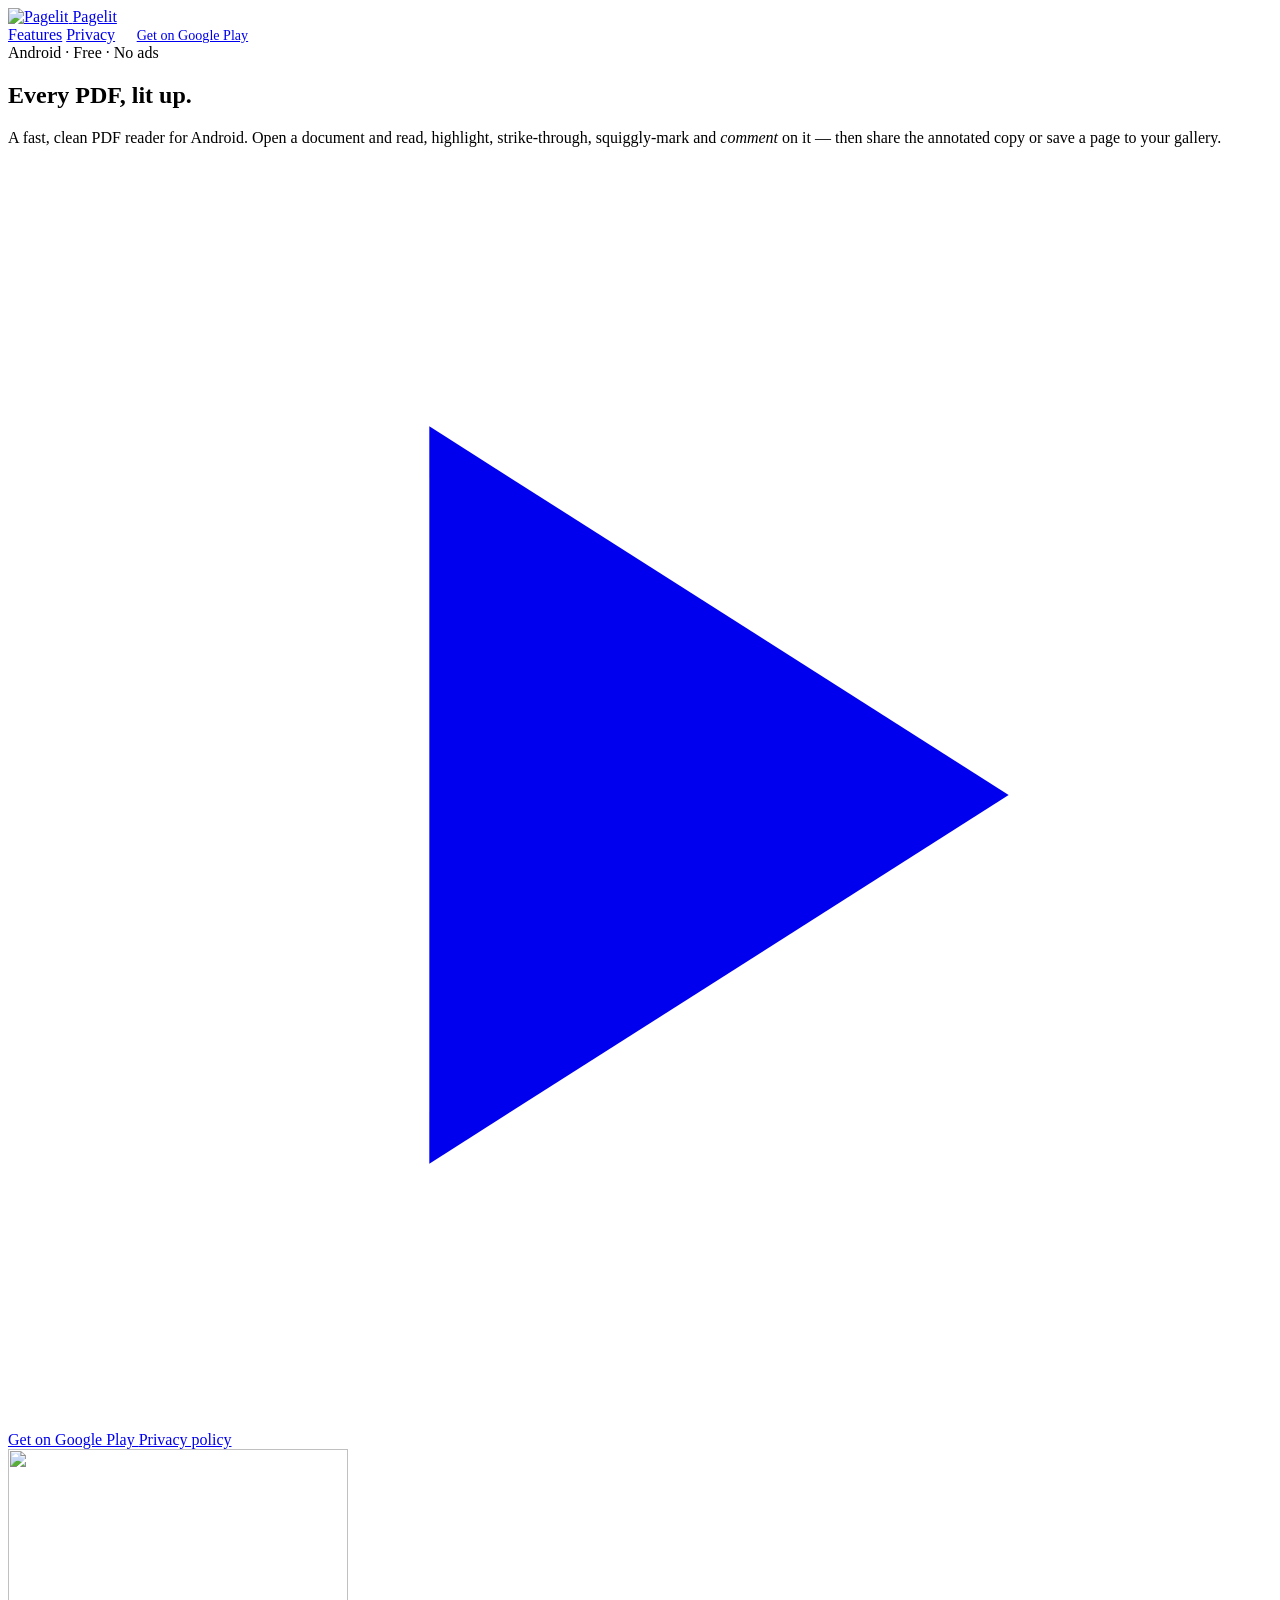
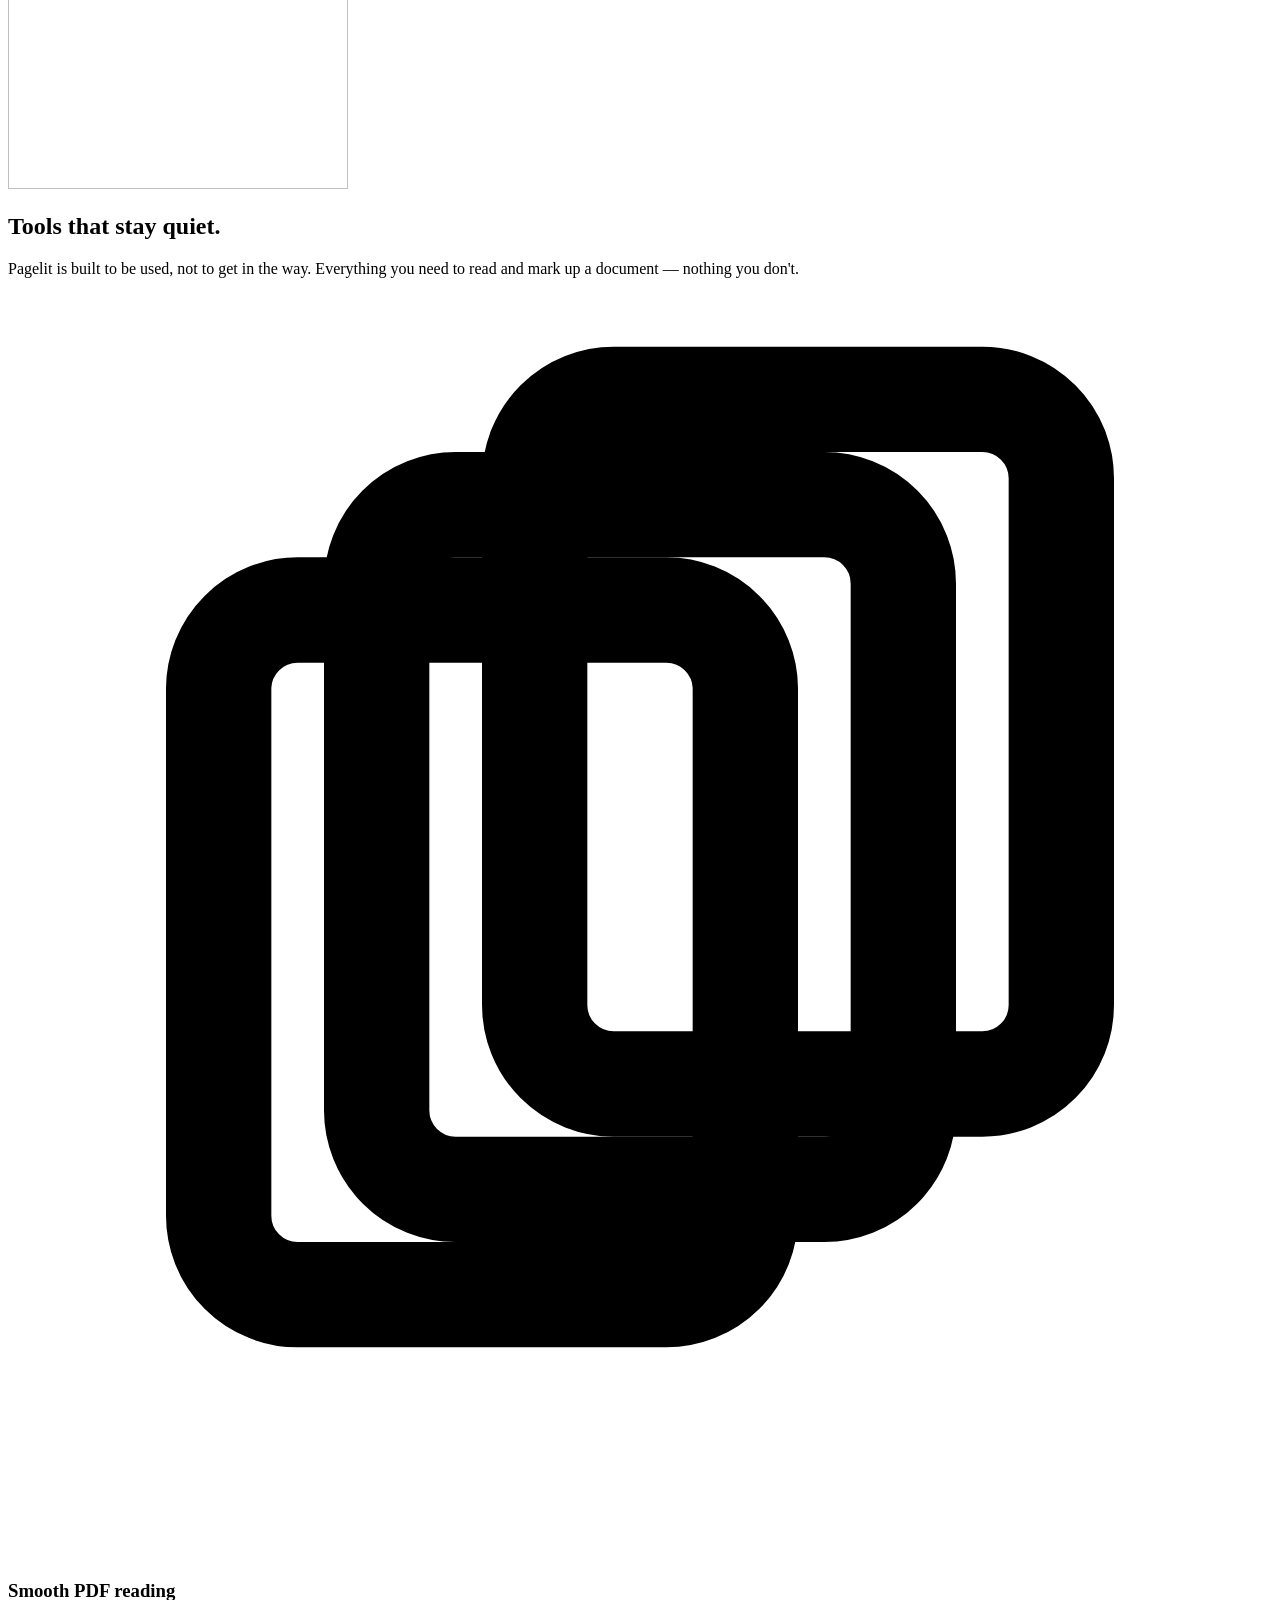
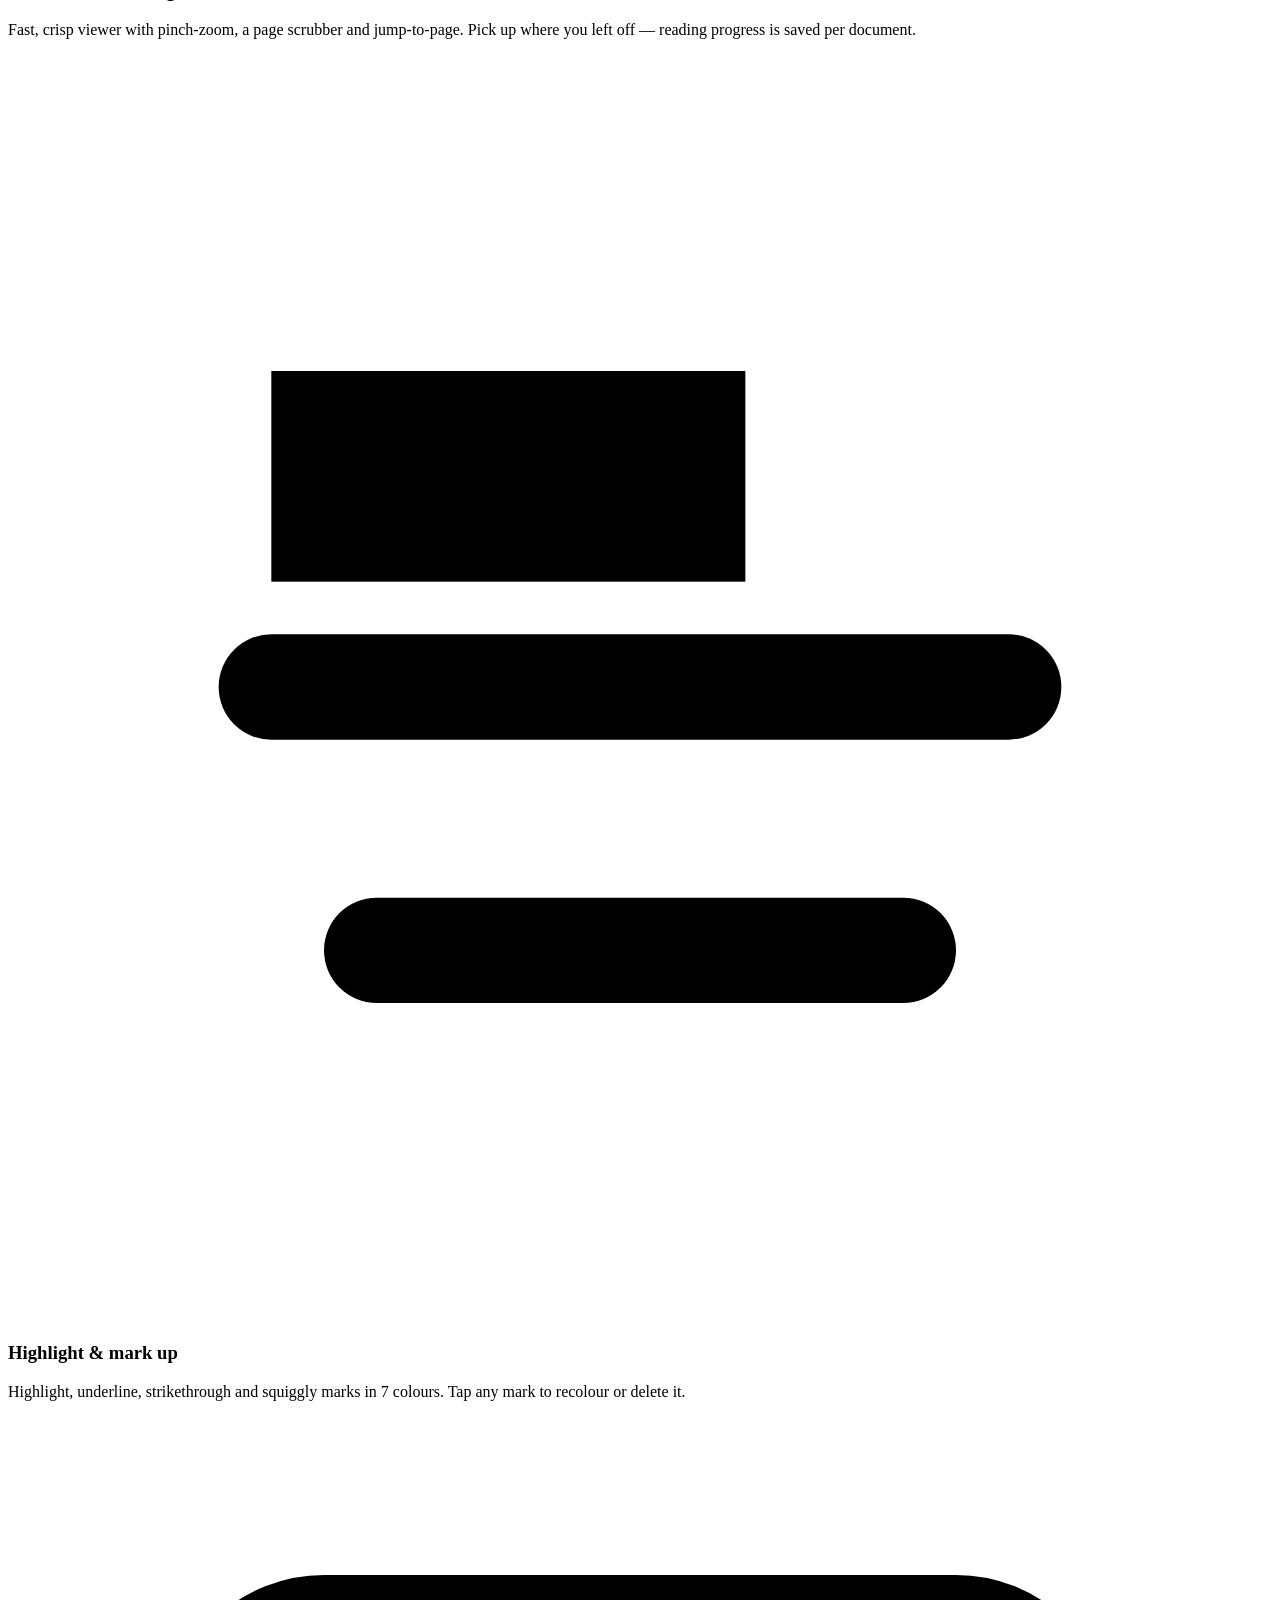
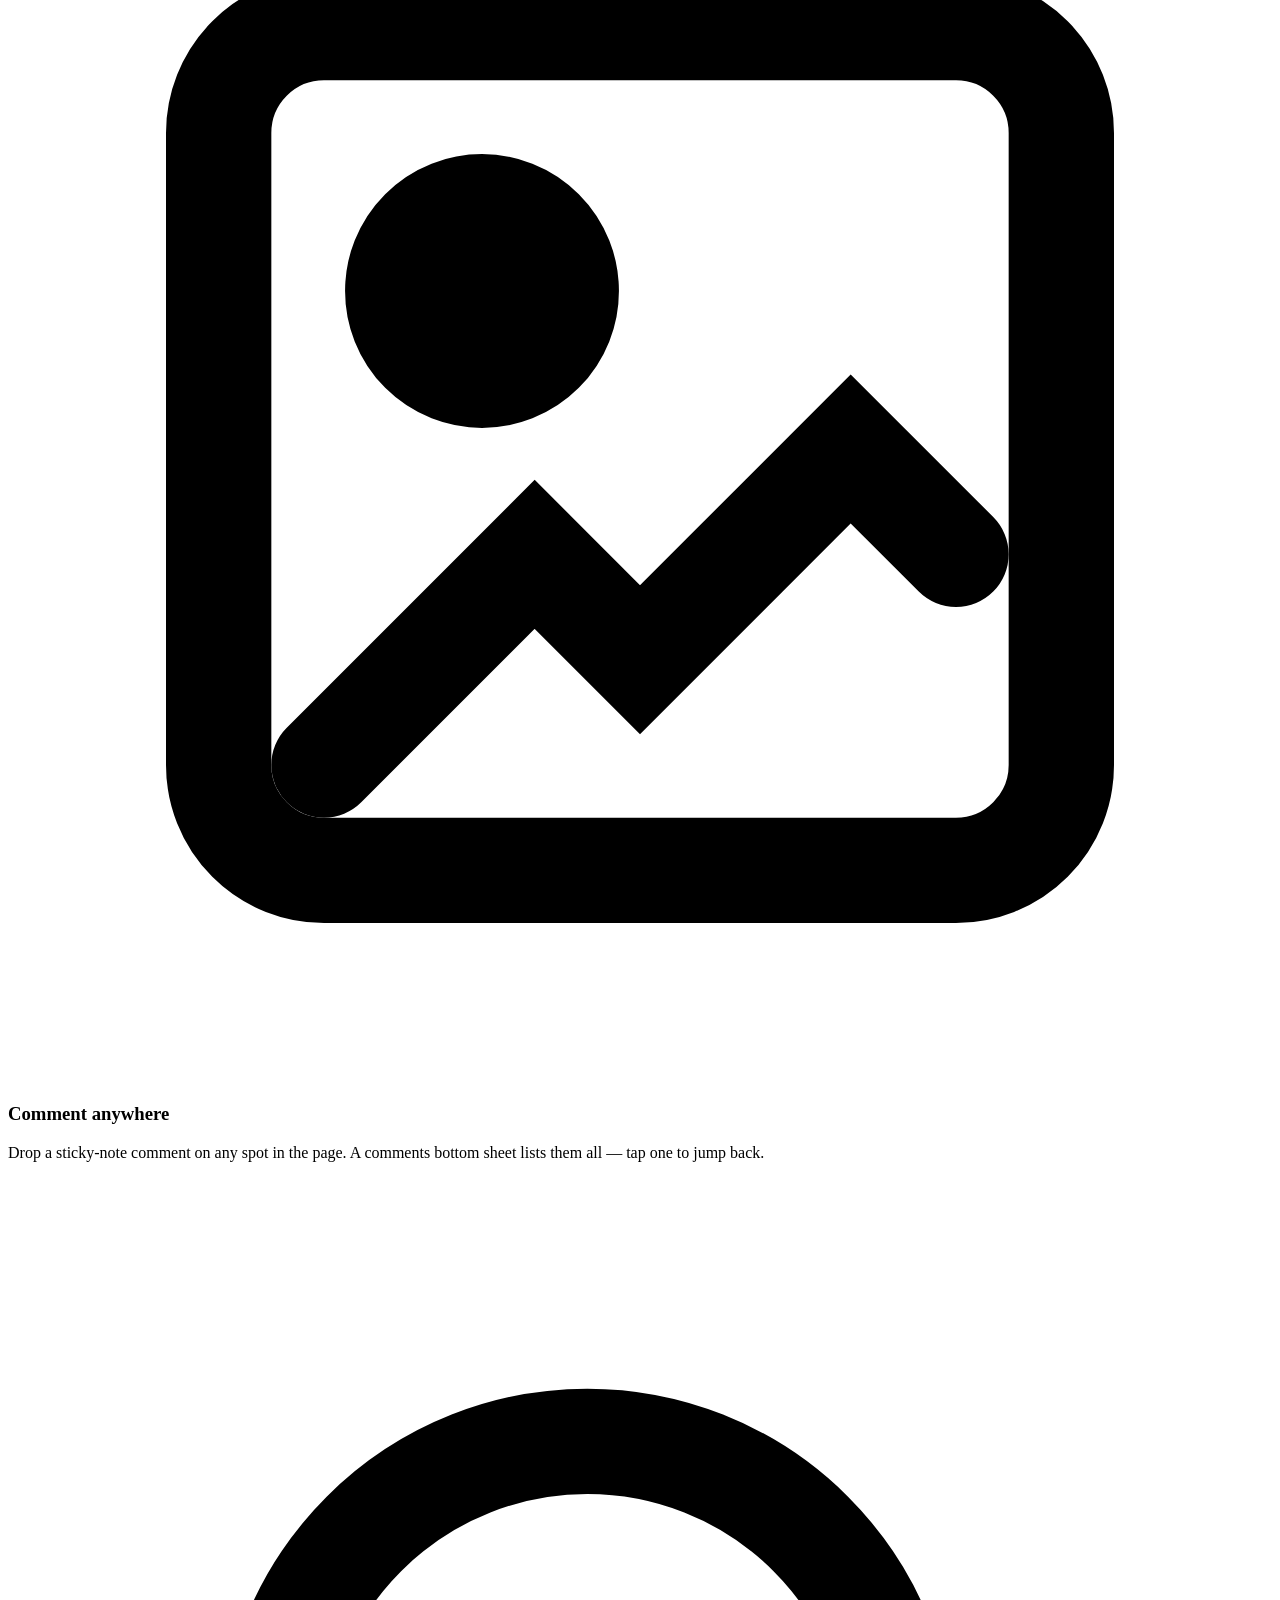
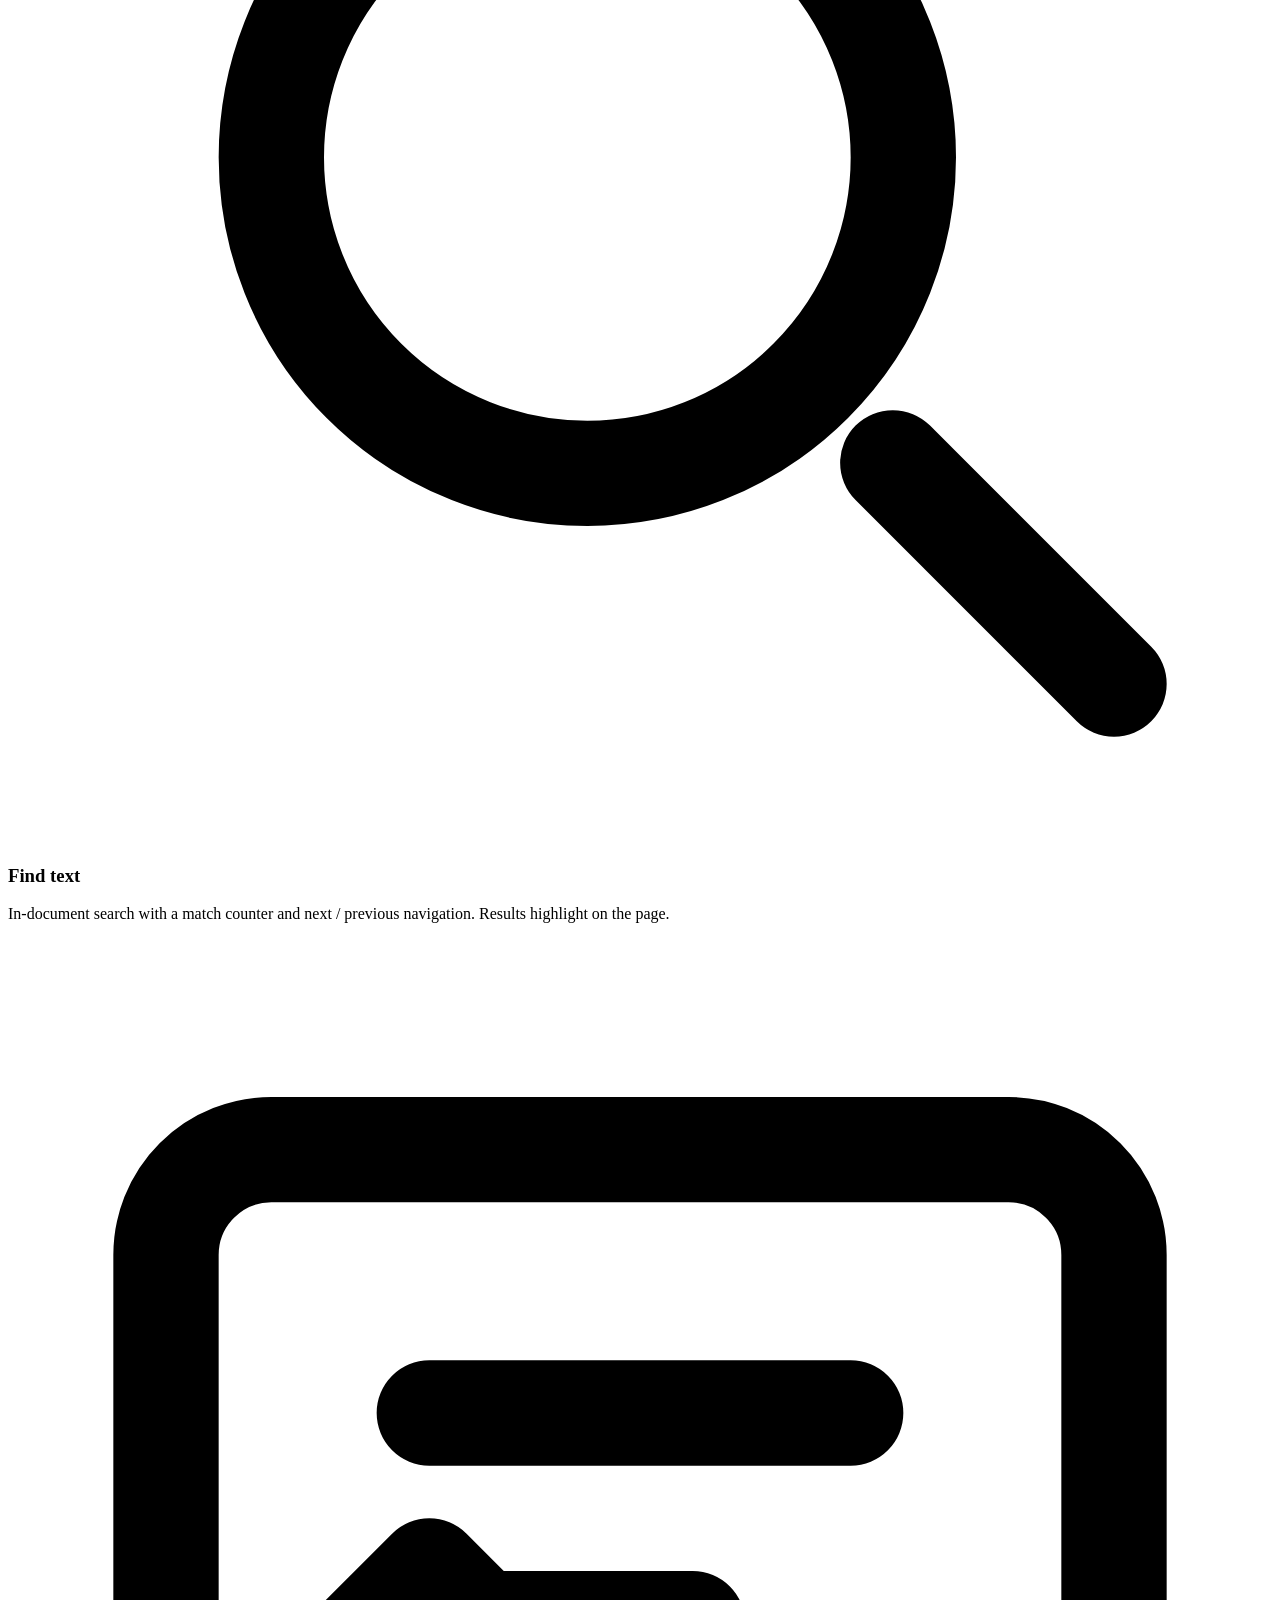
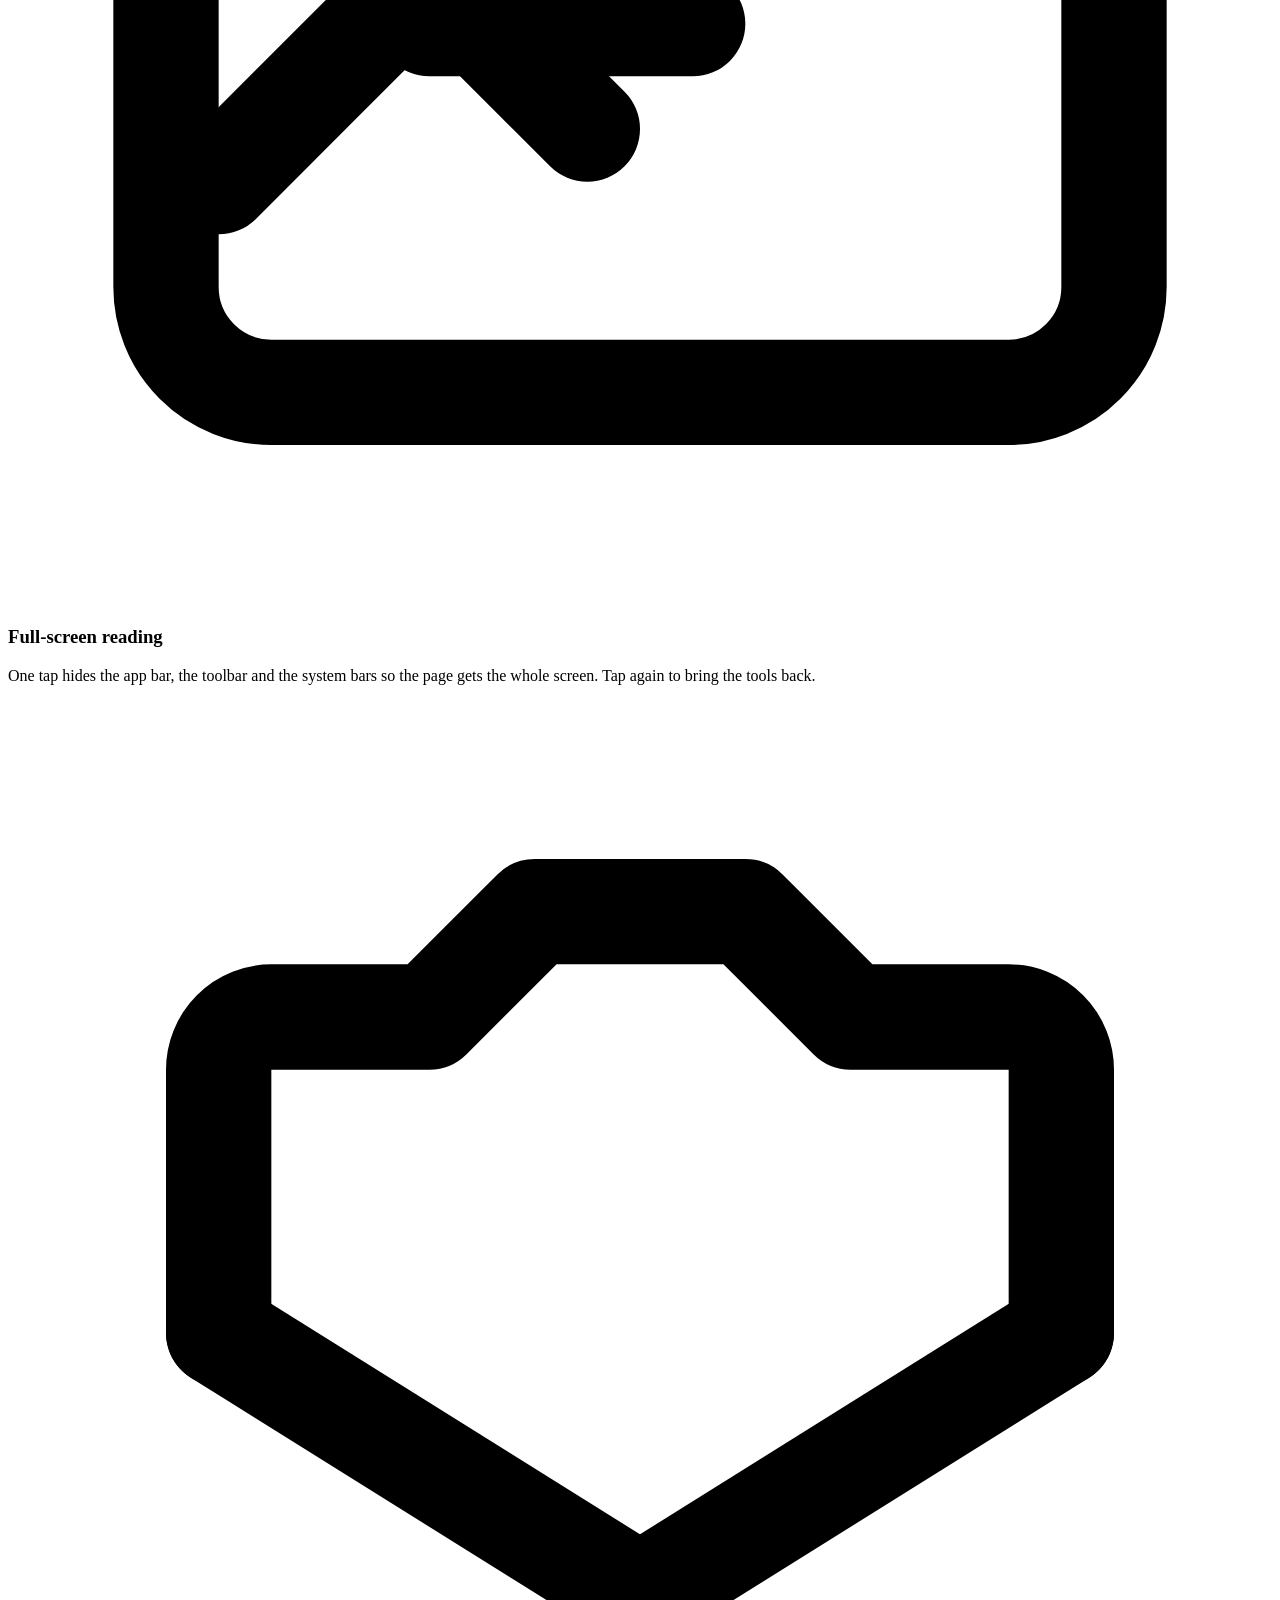
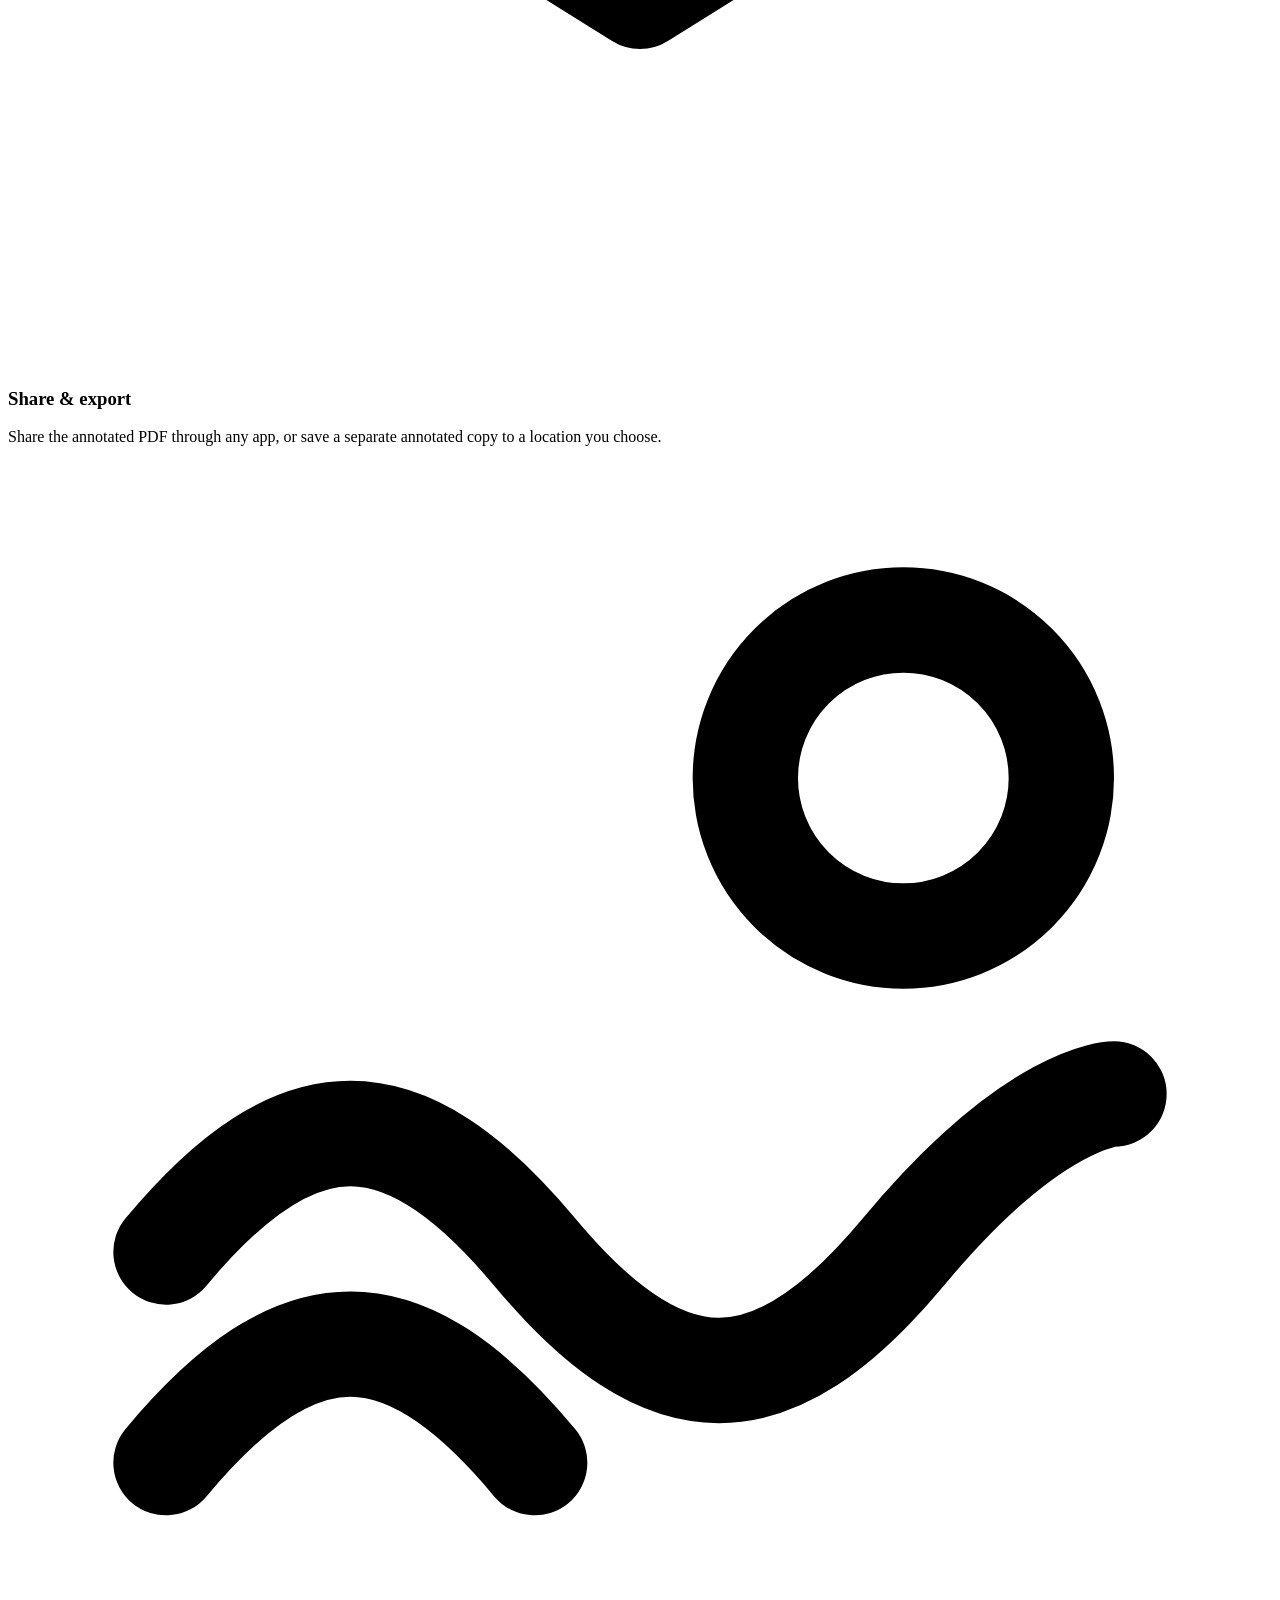
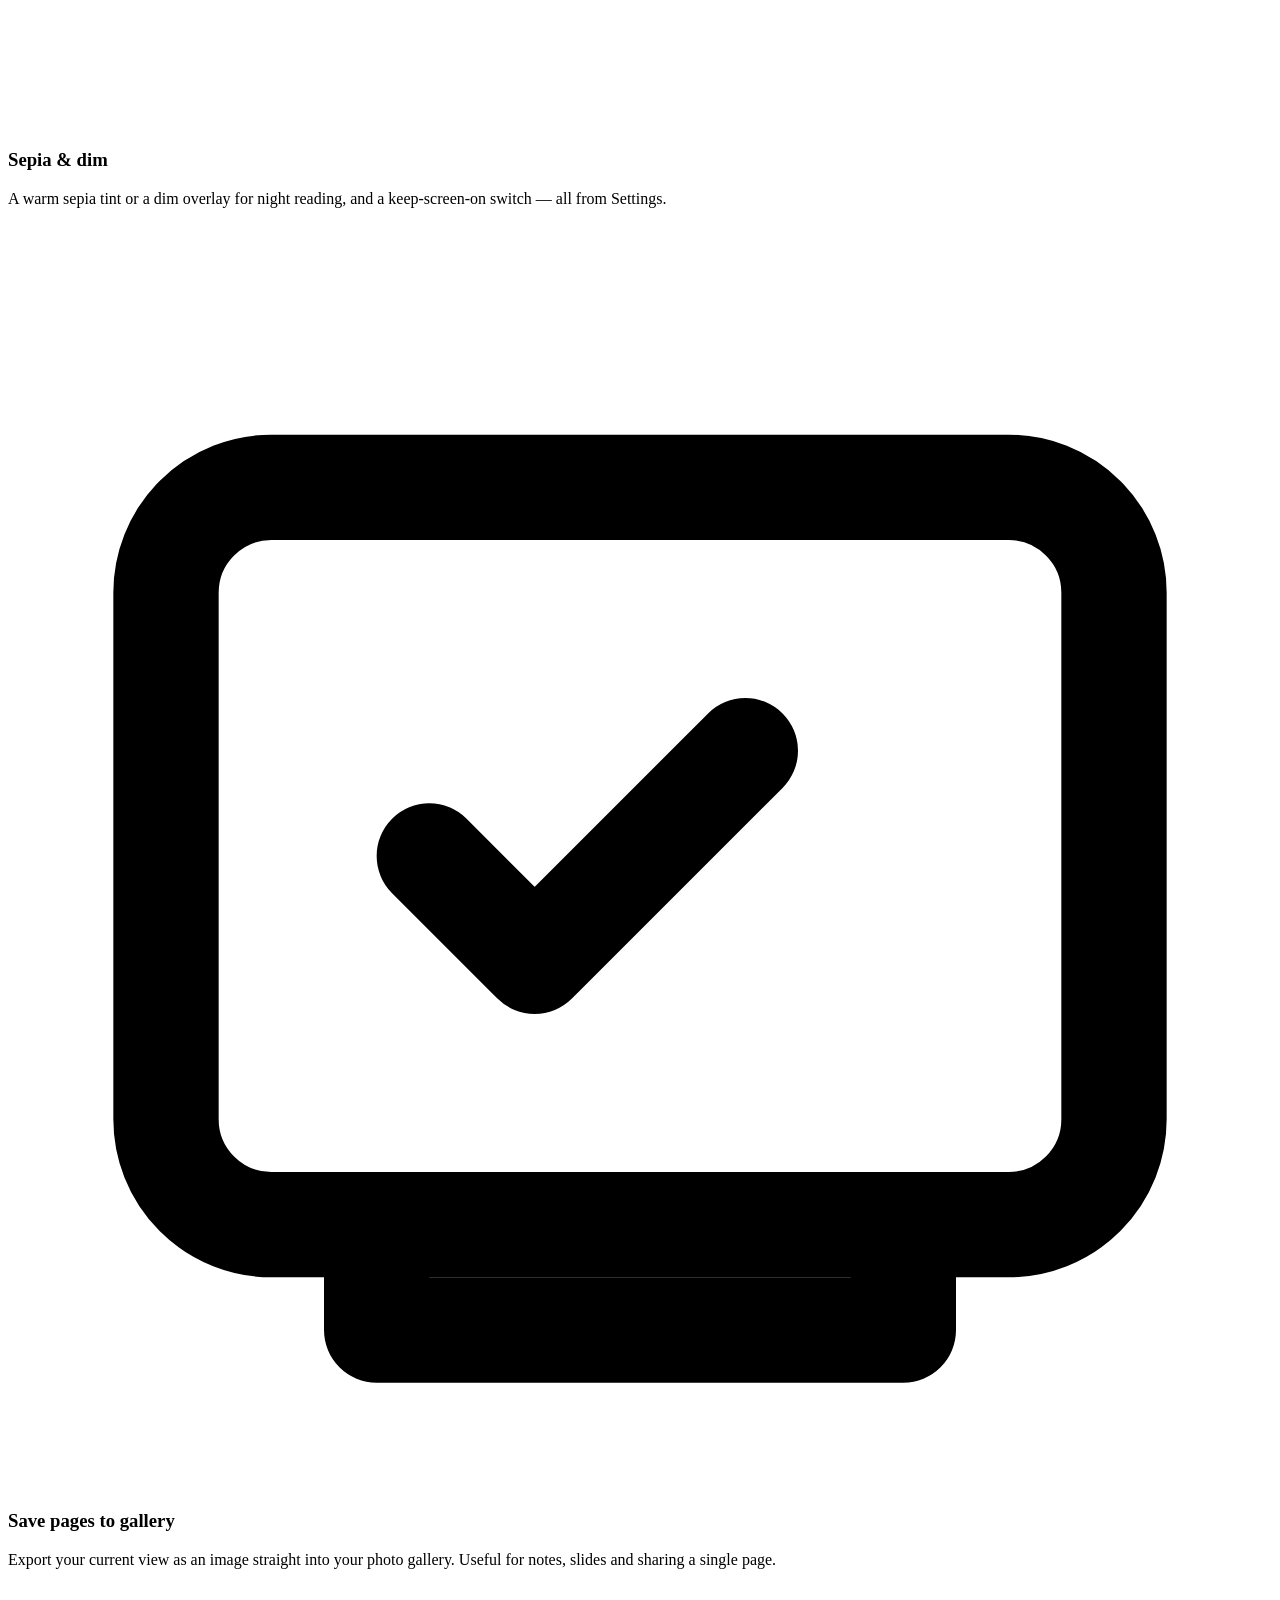
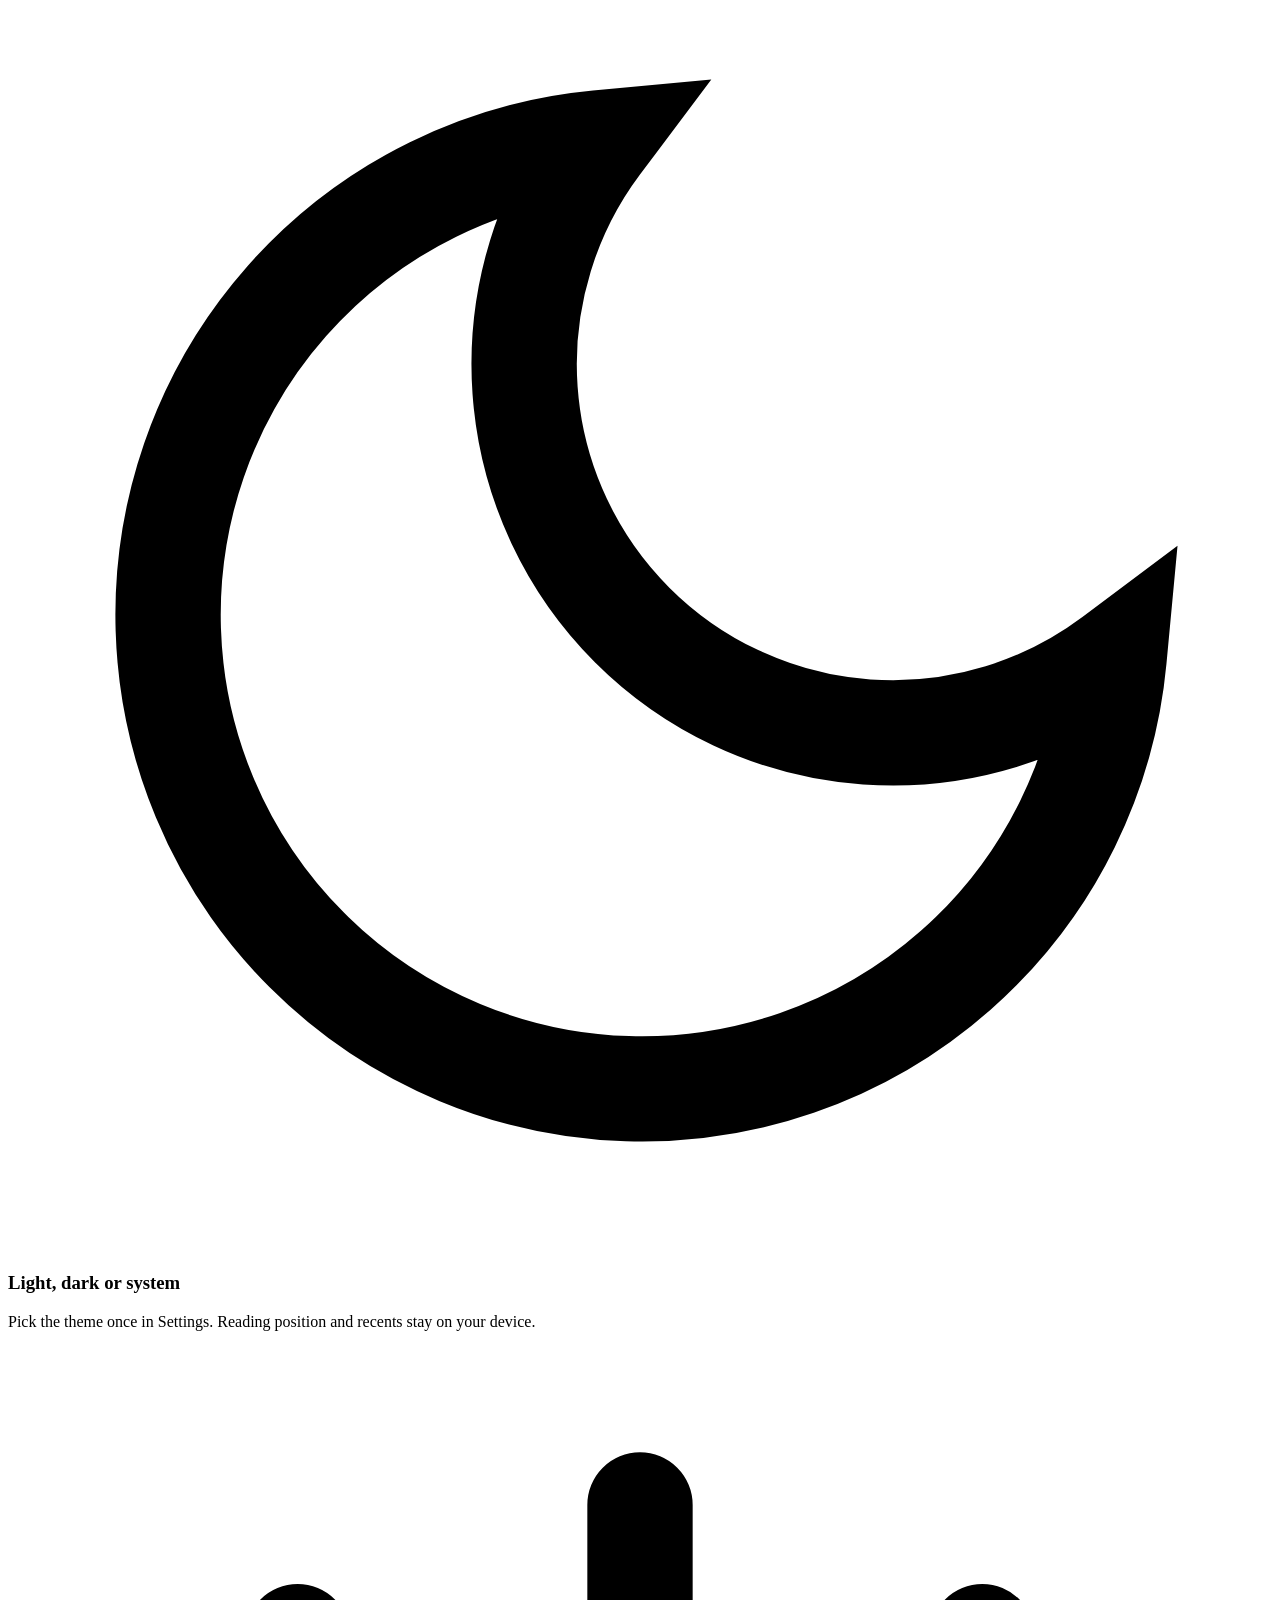
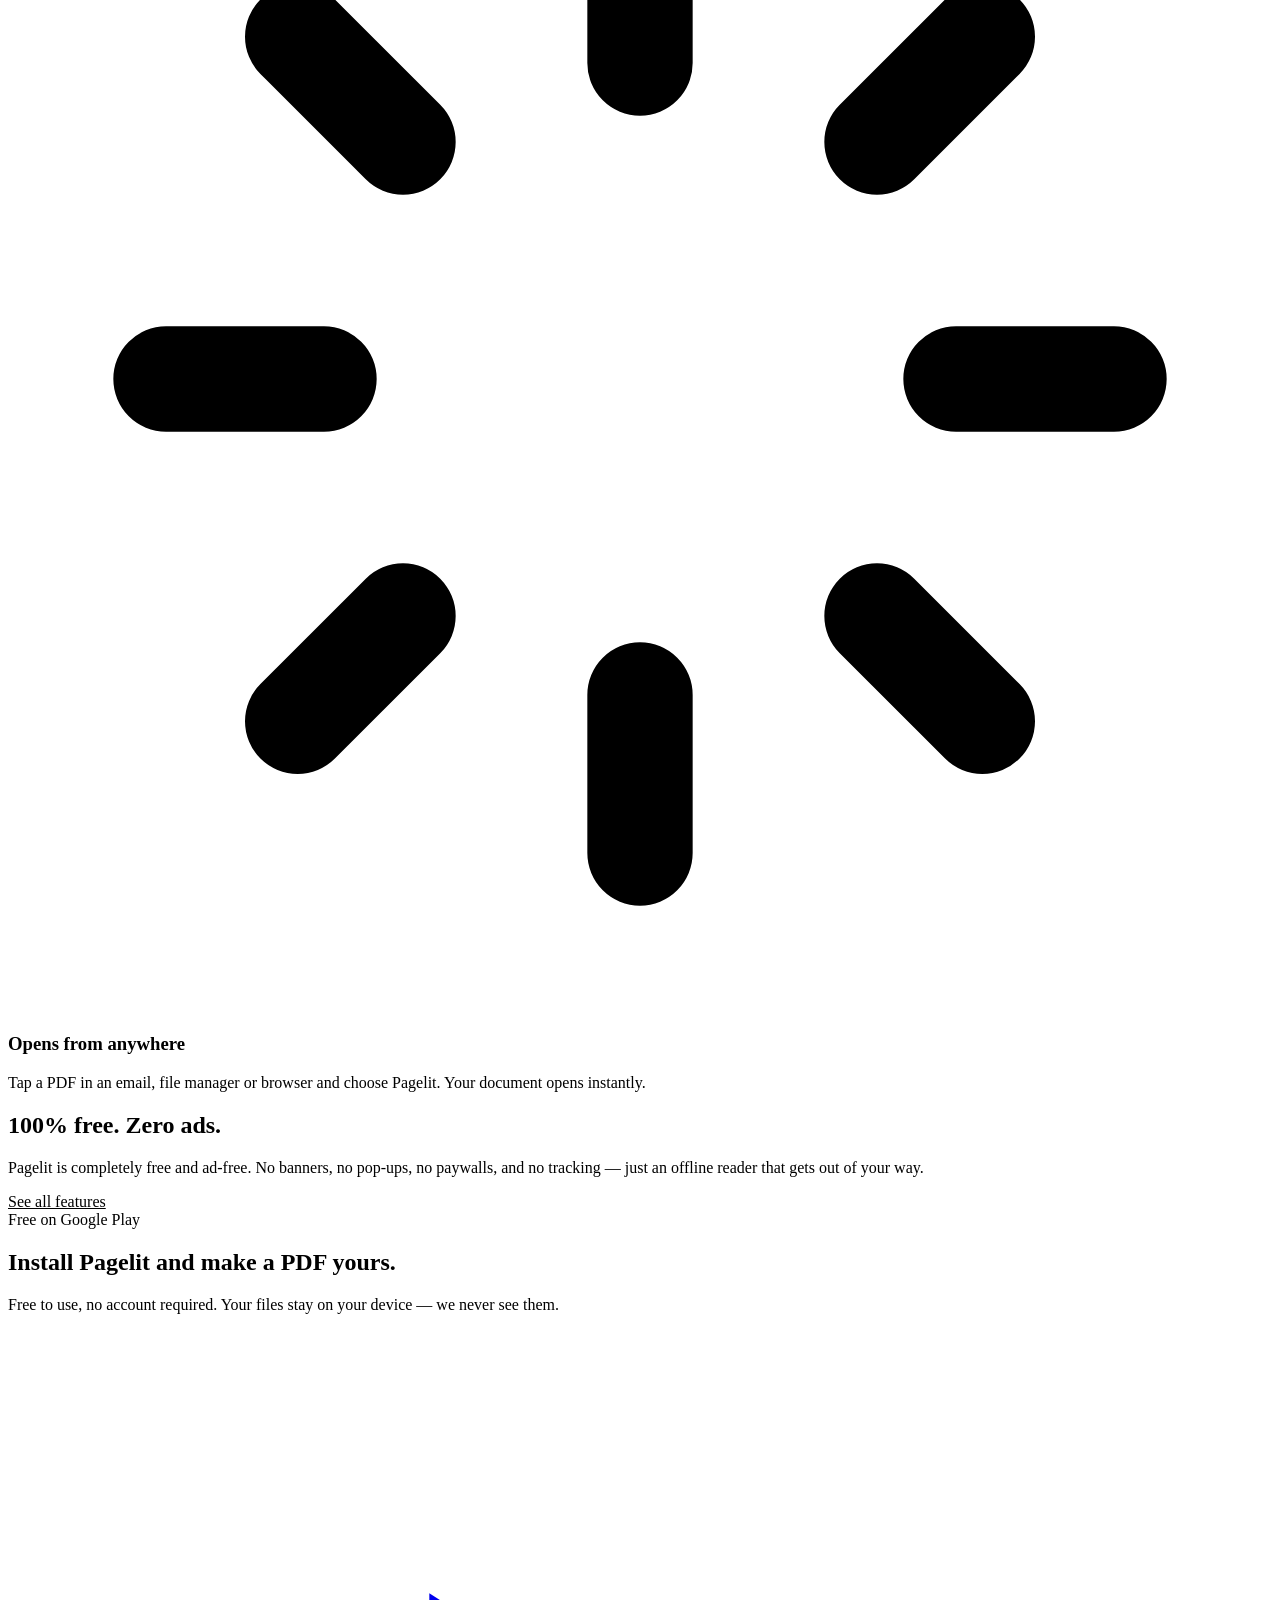
==== docs/index.html @ 4711ee90 "feat: remove ads and IAP, faster PDF/Office/PPTX, smart PDF TOC, page scrubber (v1.3.4+10)" ====
<!DOCTYPE html>
<html lang="en">
<head>
  <meta charset="utf-8" />
  <meta name="viewport" content="width=device-width, initial-scale=1" />
  <title>Pagelit - A PDF reader for Android</title>
  <meta name="description" content="Pagelit is a fast, free, ad-free PDF and Office reader for Android. Read, highlight, underline, comment on and share your documents offline." />
  <meta name="theme-color" content="#E5453B" />
  <link rel="icon" type="image/svg+xml" href="favicon.svg" />
  <meta property="og:title" content="Pagelit - A PDF reader for Android" />
  <meta property="og:description" content="Open, read, highlight, comment on and share your PDFs." />
  <meta property="og:type" content="website" />
  <meta property="og:image" content="assets/logo/pagelit_icon.png" />
  <link rel="preconnect" href="https://fonts.googleapis.com" />
  <link rel="preconnect" href="https://fonts.gstatic.com" crossorigin />
  <link href="https://fonts.googleapis.com/css2?family=Poppins:wght@400;500;600;700&display=swap" rel="stylesheet" />
  <link rel="stylesheet" href="style.css" />
</head>
<body>
  <header class="site-header">
    <div class="wrap">
      <a class="brand" href="index.html">
        <img src="assets/logo/pagelit_icon.png" alt="Pagelit" width="32" height="32" />
        <span class="label">Pagelit</span>
      </a>
      <nav aria-label="Primary">
        <a href="#features">Features</a>
        <a href="privacy.html">Privacy</a>
        <a href="https://play.google.com/store/apps/details?id=com.the356company.pagelit"
           class="btn btn-soft" style="padding:0.5rem 1.1rem;font-size:0.88rem;">Get on Google Play</a>
      </nav>
    </div>
  </header>

  <section class="hero">
    <div class="wrap">
      <div>
        <div class="eyebrow"><span class="dot"></span> Android &middot; Free &middot; No ads</div>
        <h1>Every PDF, <span class="hl">lit up</span>.</h1>
        <p class="lead">
          A fast, clean PDF reader for Android. Open a document and read,
          highlight, strike-through, squiggly-mark and <em>comment</em> on it &mdash;
          then share the annotated copy or save a page to your gallery.
        </p>
        <div class="cta-row">
          <a class="btn btn-primary" href="https://play.google.com/store/apps/details?id=com.the356company.pagelit">
            <svg viewBox="0 0 24 24" fill="currentColor" aria-hidden="true">
              <path d="M8 5v14l11-7z"/>
            </svg>
            Get on Google Play
          </a>
          <a class="btn btn-ghost" href="privacy.html">Privacy policy</a>
        </div>
      </div>

      <div class="hero-visual" aria-hidden="true">
        <img class="app-icon" src="assets/logo/pagelit_icon.png" alt="" width="340" height="340" />
      </div>
    </div>
  </section>

  <section id="features" class="alt">
    <div class="wrap">
      <div class="features-head">
        <h2>Tools that <span class="hl">stay quiet</span>.</h2>
        <p>Pagelit is built to be used, not to get in the way. Everything you need to read and mark up a document &mdash; nothing you don&apos;t.</p>
      </div>

      <div class="features-grid">
        <article class="card">
          <div class="card-icon">
            <!-- flowing pages -->
            <svg viewBox="0 0 24 24" fill="none" stroke="currentColor" stroke-width="2" stroke-linecap="round" stroke-linejoin="round">
              <rect x="4" y="6" width="10" height="13" rx="1.5"/><rect x="7" y="4" width="10" height="13" rx="1.5"/><rect x="10" y="2" width="10" height="13" rx="1.5"/>
            </svg>
          </div>
          <h3>Smooth PDF reading</h3>
          <p>Fast, crisp viewer with pinch-zoom, a page scrubber and jump-to-page. Pick up where you left off &mdash; reading progress is saved per document.</p>
        </article>

        <article class="card">
          <div class="card-icon">
            <svg viewBox="0 0 24 24" fill="none" stroke="currentColor" stroke-width="2" stroke-linecap="round">
              <path d="M5 12h14"/><path d="M7 17h10"/><rect x="6" y="7" width="7" height="2"/>
            </svg>
          </div>
          <h3>Highlight &amp; mark up</h3>
          <p>Highlight, underline, strikethrough and squiggly marks in 7 colours. Tap any mark to recolour or delete it.</p>
        </article>

        <article class="card">
          <div class="card-icon">
            <svg viewBox="0 0 24 24" fill="none" stroke="currentColor" stroke-width="2" stroke-linecap="round">
              <rect x="4" y="4" width="16" height="16" rx="2"/><circle cx="9" cy="9" r="1.6" fill="currentColor"/>
              <path d="M6 18l4 -4 2 2 4-4 2 2"/>
            </svg>
          </div>
          <h3>Comment anywhere</h3>
          <p>Drop a sticky-note comment on any spot in the page. A comments bottom sheet lists them all &mdash; tap one to jump back.</p>
        </article>

        <article class="card">
          <div class="card-icon">
            <svg viewBox="0 0 24 24" fill="none" stroke="currentColor" stroke-width="2" stroke-linecap="round">
              <circle cx="11" cy="11" r="6"/><path d="M21 21l-4.2-4.2"/>
            </svg>
          </div>
          <h3>Find text</h3>
          <p>In-document search with a match counter and next / previous navigation. Results highlight on the page.</p>
        </article>

        <article class="card">
          <div class="card-icon">
            <svg viewBox="0 0 24 24" fill="none" stroke="currentColor" stroke-width="2" stroke-linecap="round" stroke-linejoin="round">
              <rect x="3" y="4" width="18" height="16" rx="2"/><path d="M8 9h8M8 13h5"/><path d="M4 16l4-4 3 3"/>
            </svg>
          </div>
          <h3>Full-screen reading</h3>
          <p>One tap hides the app bar, the toolbar and the system bars so the page gets the whole screen. Tap again to bring the tools back.</p>
        </article>

        <article class="card">
          <div class="card-icon">
            <svg viewBox="0 0 24 24" fill="none" stroke="currentColor" stroke-width="2" stroke-linecap="round" stroke-linejoin="round">
              <path d="M4 12v-5a1 1 0 0 1 1-1h3l2-2h4l2 2h3a1 1 0 0 1 1 1v5"/><path d="M4 12l8 5 8-5"/>
            </svg>
          </div>
          <h3>Share &amp; export</h3>
          <p>Share the annotated PDF through any app, or save a separate annotated copy to a location you choose.</p>
        </article>

        <article class="card">
          <div class="card-icon">
            <svg viewBox="0 0 24 24" fill="none" stroke="currentColor" stroke-width="2" stroke-linecap="round" stroke-linejoin="round">
              <path d="M3 15c2.5-3 4.5-3 7 0s4.5 3 7 0 4-3 4-3"/><path d="M3 19c2.5-3 4.5-3 7 0"/>
              <circle cx="17" cy="6" r="3"/>
            </svg>
          </div>
          <h3>Sepia &amp; dim</h3>
          <p>A warm sepia tint or a dim overlay for night reading, and a keep-screen-on switch &mdash; all from Settings.</p>
        </article>

        <article class="card">
          <div class="card-icon">
            <svg viewBox="0 0 24 24" fill="none" stroke="currentColor" stroke-width="2" stroke-linecap="round" stroke-linejoin="round">
              <rect x="3" y="5" width="18" height="14" rx="2"/><path d="M8 12l2 2 4-4"/><path d="M7 19v2h10v-2"/>
            </svg>
          </div>
          <h3>Save pages to gallery</h3>
          <p>Export your current view as an image straight into your photo gallery. Useful for notes, slides and sharing a single page.</p>
        </article>

        <article class="card">
          <div class="card-icon">
            <svg viewBox="0 0 24 24" fill="none" stroke="currentColor" stroke-width="2" stroke-linecap="round">
              <path d="M21 12.8A9 9 0 1 1 11.2 3a7 7 0 0 0 9.8 9.8z"/>
            </svg>
          </div>
          <h3>Light, dark or system</h3>
          <p>Pick the theme once in Settings. Reading position and recents stay on your device.</p>
        </article>

        <article class="card">
          <div class="card-icon">
            <svg viewBox="0 0 24 24" fill="none" stroke="currentColor" stroke-width="2" stroke-linecap="round">
              <path d="M12 3v3M12 18v3M3 12h3M18 12h3M5.5 5.5l2 2M16.5 16.5l2 2M5.5 18.5l2-2M16.5 7.5l2-2"/>
            </svg>
          </div>
          <h3>Opens from anywhere</h3>
          <p>Tap a PDF in an email, file manager or browser and choose Pagelit. Your document opens instantly.</p>
        </article>
      </div>
    </div>
  </section>

  <section class="band">
    <div class="wrap">
      <div>
        <h2>100% free. <span style="color: var(--amber);">Zero ads.</span></h2>
        <p>Pagelit is completely free and ad-free. No banners, no pop-ups, no paywalls, and no tracking &mdash; just an offline reader that gets out of your way.</p>
      </div>
      <a class="btn btn-ghost" style="border-color: rgba(251,248,244,0.4); color: var(--paper);" href="#features">See all features</a>
    </div>
  </section>

  <section class="cta">
    <div class="wrap">
      <div class="eyebrow"><span class="dot"></span> Free on Google Play</div>
      <h2>Install Pagelit and <span class="hl">make a PDF yours</span>.</h2>
      <p>Free to use, no account required. Your files stay on your device &mdash; we never see them.</p>
      <div class="cta-row" style="justify-content:center;">
        <a class="btn btn-primary" href="https://play.google.com/store/apps/details?id=com.the356company.pagelit">
          <svg viewBox="0 0 24 24" fill="currentColor" aria-hidden="true">
            <path d="M8 5v14l11-7z"/>
          </svg>
          Get on Google Play
        </a>
        <a class="btn btn-ghost" href="privacy.html">Privacy policy</a>
      </div>
    </div>
  </section>

  <footer>
    <div class="wrap">
      <div class="footer-row">
        <div>&copy; 2026 The356Company. Pagelit is free and ad-free.</div>
        <div class="footer-links">
          <a href="#features">Features</a>
          <a href="privacy.html">Privacy policy</a>
        </div>
      </div>
    </div>
  </footer>
</body>
</html>
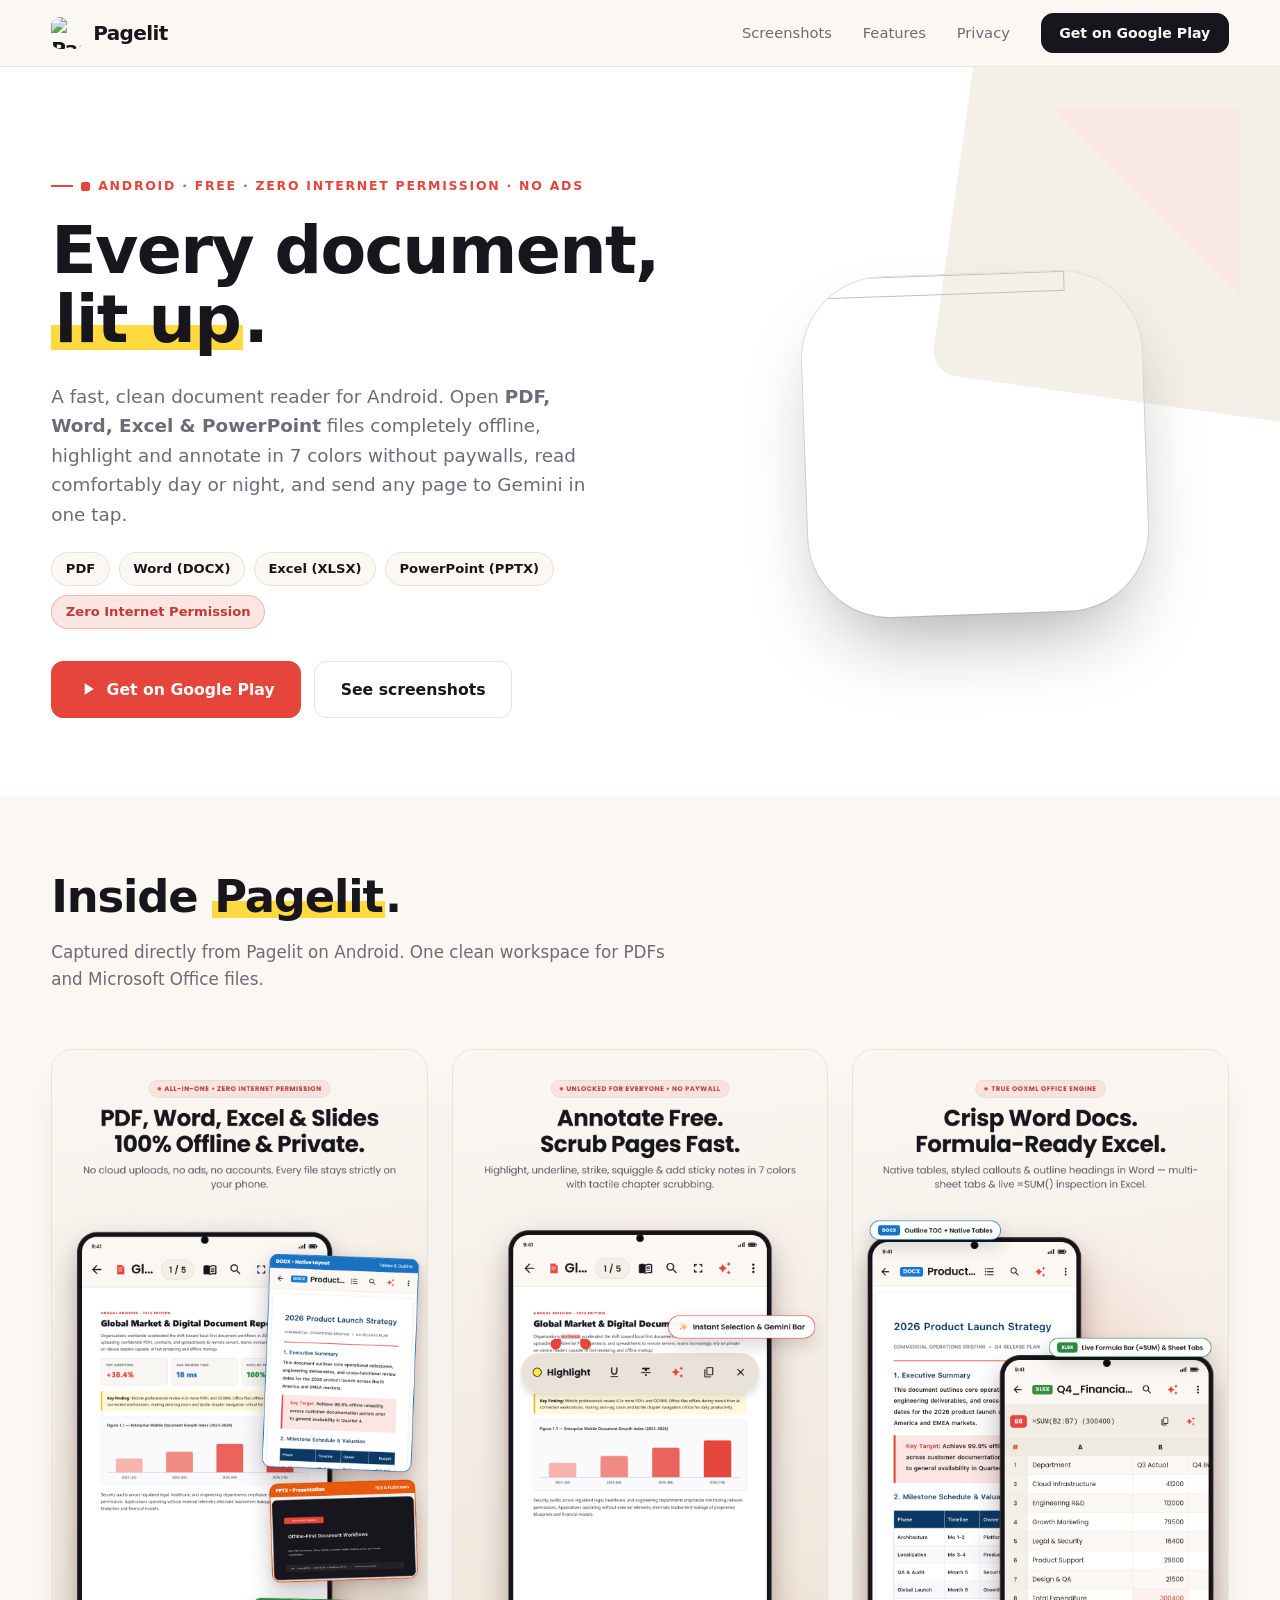
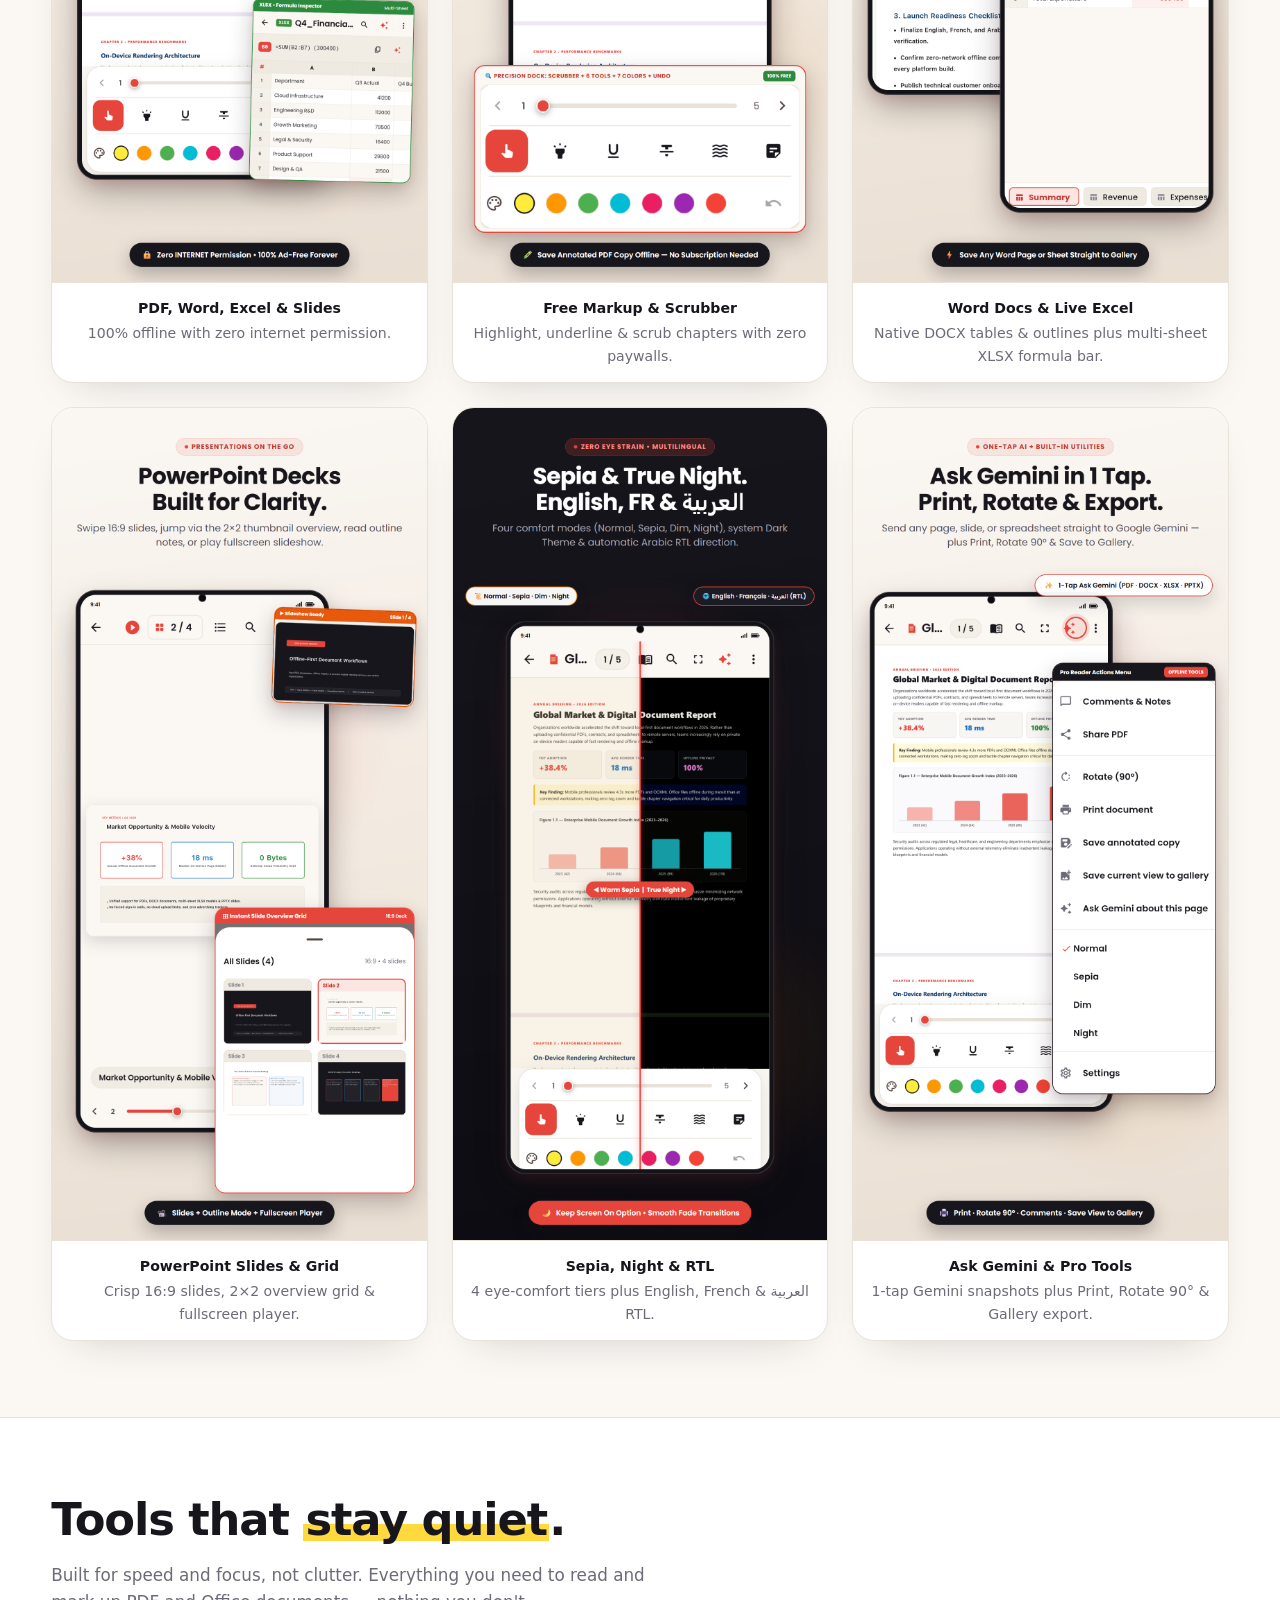
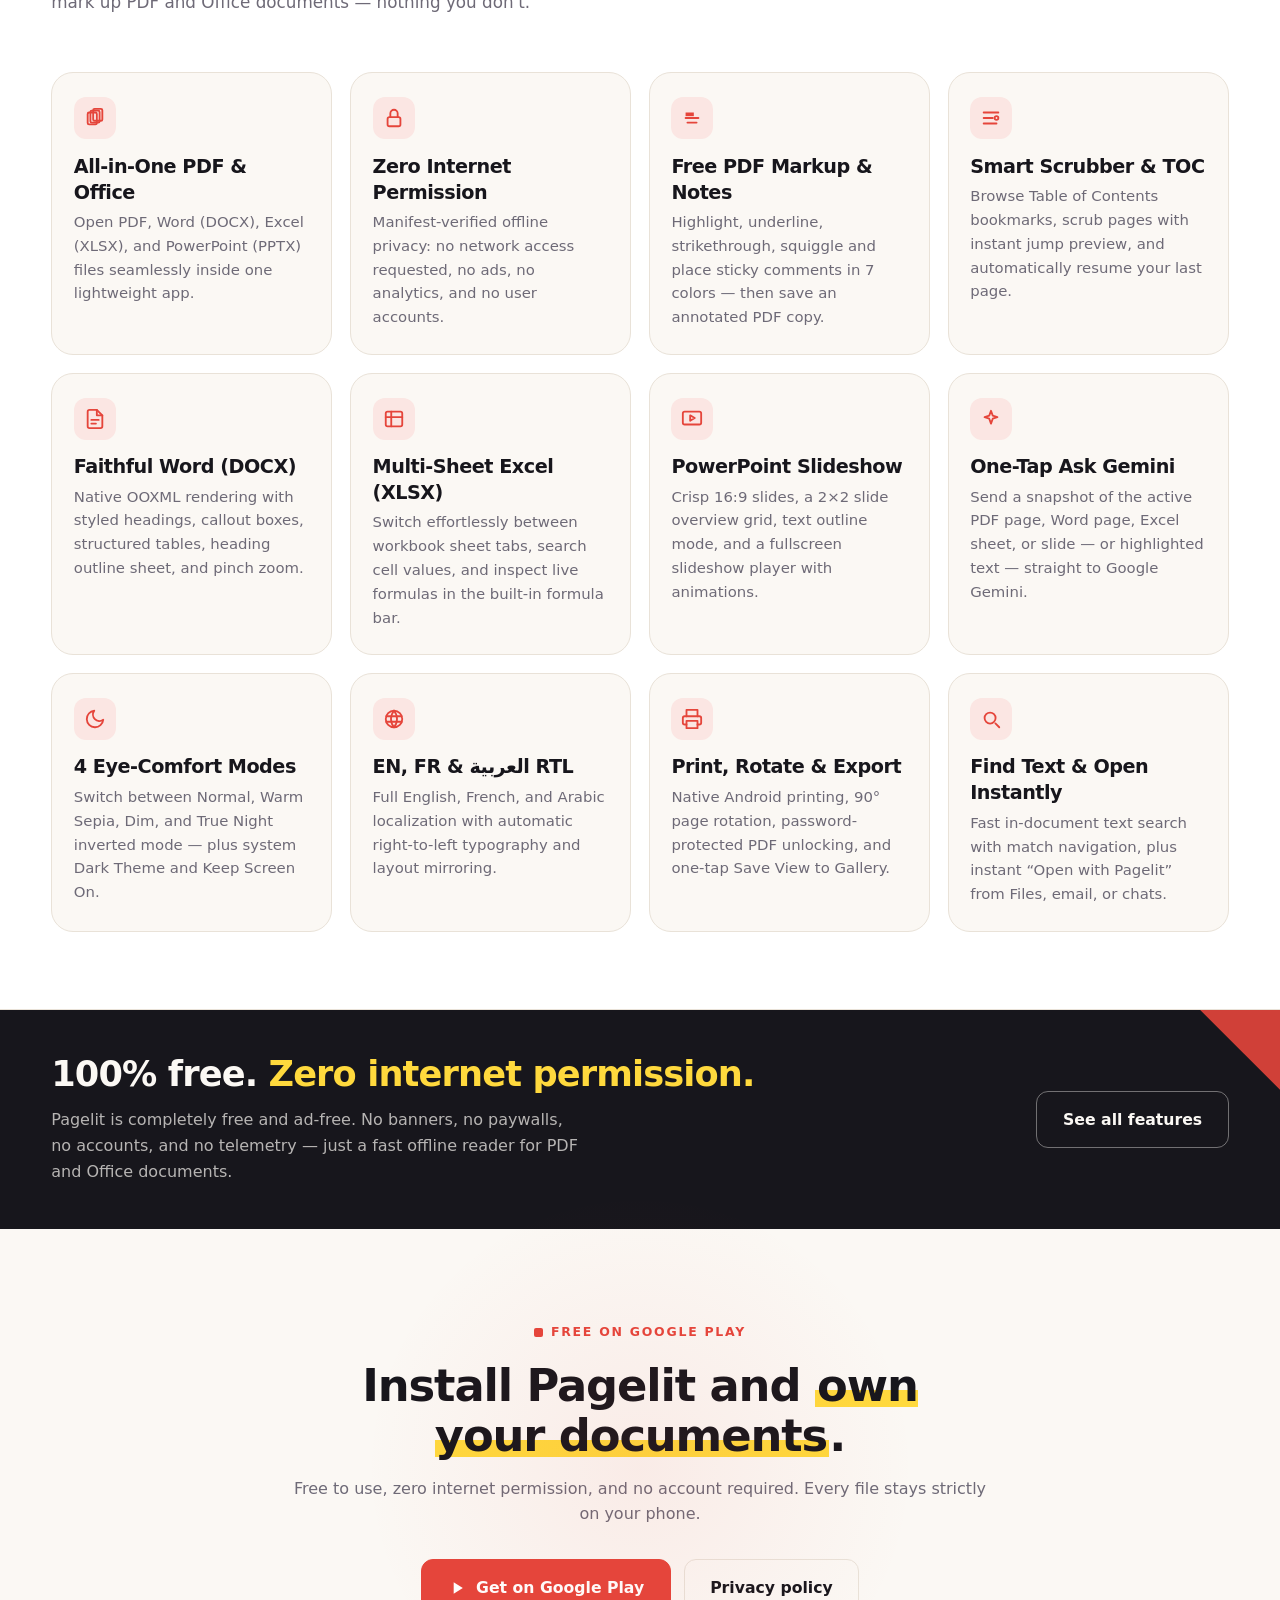
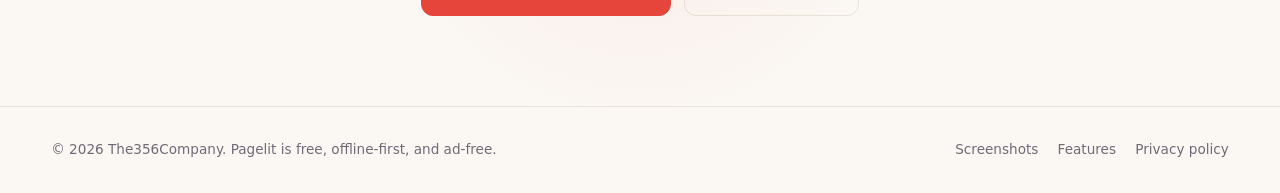
==== commit 8efa592e: "chore: update website with real screenshots and features, bump version to 1.3.5+12" ====
--- a/docs/index.html
+++ b/docs/index.html
@@ -3,12 +3,12 @@
 <head>
   <meta charset="utf-8" />
   <meta name="viewport" content="width=device-width, initial-scale=1" />
-  <title>Pagelit - A PDF reader for Android</title>
-  <meta name="description" content="Pagelit is a fast, free, ad-free PDF and Office reader for Android. Read, highlight, underline, comment on and share your documents offline." />
+  <title>Pagelit — Offline PDF, Word, Excel &amp; PowerPoint Reader for Android</title>
+  <meta name="description" content="Pagelit is a fast, free, ad-free PDF and Office reader for Android with zero internet permission. Read PDF, DOCX, XLSX &amp; PPTX offline, annotate free in 7 colors, switch comfort modes, and ask Gemini in one tap." />
   <meta name="theme-color" content="#E5453B" />
   <link rel="icon" type="image/svg+xml" href="favicon.svg" />
-  <meta property="og:title" content="Pagelit - A PDF reader for Android" />
-  <meta property="og:description" content="Open, read, highlight, comment on and share your PDFs." />
+  <meta property="og:title" content="Pagelit — Offline PDF, Word, Excel &amp; PowerPoint Reader for Android" />
+  <meta property="og:description" content="Fast, free, ad-free document reader with zero internet permission. Open PDF, Word, Excel &amp; PowerPoint files offline, mark up in 7 colors, and send pages to Gemini in one tap." />
   <meta property="og:type" content="website" />
   <meta property="og:image" content="assets/logo/pagelit_icon.png" />
   <link rel="preconnect" href="https://fonts.googleapis.com" />
@@ -24,6 +24,7 @@
         <span class="label">Pagelit</span>
       </a>
       <nav aria-label="Primary">
+        <a href="#screenshots">Screenshots</a>
         <a href="#features">Features</a>
         <a href="privacy.html">Privacy</a>
         <a href="https://play.google.com/store/apps/details?id=com.the356company.pagelit"
@@ -35,13 +36,20 @@
   <section class="hero">
     <div class="wrap">
       <div>
-        <div class="eyebrow"><span class="dot"></span> Android &middot; Free &middot; No ads</div>
-        <h1>Every PDF, <span class="hl">lit up</span>.</h1>
+        <div class="eyebrow"><span class="dot"></span> Android &middot; Free &middot; Zero Internet Permission &middot; No Ads</div>
+        <h1>Every document, <span class="hl">lit up</span>.</h1>
         <p class="lead">
-          A fast, clean PDF reader for Android. Open a document and read,
-          highlight, strike-through, squiggly-mark and <em>comment</em> on it &mdash;
-          then share the annotated copy or save a page to your gallery.
+          A fast, clean document reader for Android. Open <strong>PDF, Word, Excel &amp; PowerPoint</strong>
+          files completely offline, highlight and annotate in 7 colors without paywalls,
+          read comfortably day or night, and send any page to Gemini in one tap.
         </p>
+        <div class="format-pills" aria-label="Supported formats and privacy">
+          <span class="format-pill">PDF</span>
+          <span class="format-pill">Word (DOCX)</span>
+          <span class="format-pill">Excel (XLSX)</span>
+          <span class="format-pill">PowerPoint (PPTX)</span>
+          <span class="format-pill accent">Zero Internet Permission</span>
+        </div>
         <div class="cta-row">
           <a class="btn btn-primary" href="https://play.google.com/store/apps/details?id=com.the356company.pagelit">
             <svg viewBox="0 0 24 24" fill="currentColor" aria-hidden="true">
@@ -49,7 +57,7 @@
             </svg>
             Get on Google Play
           </a>
-          <a class="btn btn-ghost" href="privacy.html">Privacy policy</a>
+          <a class="btn btn-ghost" href="#screenshots">See screenshots</a>
         </div>
       </div>
 
@@ -59,23 +67,73 @@
     </div>
   </section>
 
+  <section id="screenshots">
+    <div class="wrap">
+      <div class="features-head">
+        <h2>Inside <span class="hl">Pagelit</span>.</h2>
+        <p>Captured directly from Pagelit on Android. One clean workspace for PDFs and Microsoft Office files.</p>
+      </div>
+
+      <div class="screenshots-grid">
+        <figure class="shot-card">
+          <img src="assets/screenshots/01_all_in_one_offline.png" alt="Pagelit reading PDF, Word, Excel and PowerPoint files 100% offline with zero internet permission" loading="lazy" />
+          <figcaption><strong>PDF, Word, Excel &amp; Slides</strong>100% offline with zero internet permission.</figcaption>
+        </figure>
+
+        <figure class="shot-card">
+          <img src="assets/screenshots/02_pdf_markup_scrubber.png" alt="Pagelit free PDF annotation dock with 6 tools, 7 colors and chapter scrubber" loading="lazy" />
+          <figcaption><strong>Free Markup &amp; Scrubber</strong>Highlight, underline &amp; scrub chapters with zero paywalls.</figcaption>
+        </figure>
+
+        <figure class="shot-card">
+          <img src="assets/screenshots/03_word_and_excel.png" alt="Pagelit Word DOCX viewer with tables and Excel XLSX viewer with live formula bar" loading="lazy" />
+          <figcaption><strong>Word Docs &amp; Live Excel</strong>Native DOCX tables &amp; outlines plus multi-sheet XLSX formula bar.</figcaption>
+        </figure>
+
+        <figure class="shot-card">
+          <img src="assets/screenshots/04_powerpoint_slides.png" alt="Pagelit PowerPoint PPTX viewer with 16:9 slides and 2x2 thumbnail overview grid" loading="lazy" />
+          <figcaption><strong>PowerPoint Slides &amp; Grid</strong>Crisp 16:9 slides, 2&times;2 overview grid &amp; fullscreen player.</figcaption>
+        </figure>
+
+        <figure class="shot-card">
+          <img src="assets/screenshots/05_eye_comfort_and_languages.png" alt="Pagelit Warm Sepia vs True Night comfort modes and English, French and Arabic RTL support" loading="lazy" />
+          <figcaption><strong>Sepia, Night &amp; RTL</strong>4 eye-comfort tiers plus English, French &amp; العربية RTL.</figcaption>
+        </figure>
+
+        <figure class="shot-card">
+          <img src="assets/screenshots/06_gemini_and_pro_tools.png" alt="Pagelit one-tap Ask Gemini button and reader actions menu with Print, Rotate 90 degrees and Save to Gallery" loading="lazy" />
+          <figcaption><strong>Ask Gemini &amp; Pro Tools</strong>1-tap Gemini snapshots plus Print, Rotate 90&deg; &amp; Gallery export.</figcaption>
+        </figure>
+      </div>
+    </div>
+  </section>
+
   <section id="features" class="alt">
     <div class="wrap">
       <div class="features-head">
         <h2>Tools that <span class="hl">stay quiet</span>.</h2>
-        <p>Pagelit is built to be used, not to get in the way. Everything you need to read and mark up a document &mdash; nothing you don&apos;t.</p>
+        <p>Built for speed and focus, not clutter. Everything you need to read and mark up PDF and Office documents &mdash; nothing you don&apos;t.</p>
       </div>
 
       <div class="features-grid">
         <article class="card">
           <div class="card-icon">
-            <!-- flowing pages -->
             <svg viewBox="0 0 24 24" fill="none" stroke="currentColor" stroke-width="2" stroke-linecap="round" stroke-linejoin="round">
               <rect x="4" y="6" width="10" height="13" rx="1.5"/><rect x="7" y="4" width="10" height="13" rx="1.5"/><rect x="10" y="2" width="10" height="13" rx="1.5"/>
             </svg>
           </div>
-          <h3>Smooth PDF reading</h3>
-          <p>Fast, crisp viewer with pinch-zoom, a page scrubber and jump-to-page. Pick up where you left off &mdash; reading progress is saved per document.</p>
+          <h3>All-in-One PDF &amp; Office</h3>
+          <p>Open PDF, Word (DOCX), Excel (XLSX), and PowerPoint (PPTX) files seamlessly inside one lightweight app.</p>
+        </article>
+
+        <article class="card">
+          <div class="card-icon">
+            <svg viewBox="0 0 24 24" fill="none" stroke="currentColor" stroke-width="2" stroke-linecap="round" stroke-linejoin="round">
+              <rect x="5" y="11" width="14" height="10" rx="2"/><path d="M8 11V7a4 4 0 0 1 8 0v4"/>
+            </svg>
+          </div>
+          <h3>Zero Internet Permission</h3>
+          <p>Manifest-verified offline privacy: no network access requested, no ads, no analytics, and no user accounts.</p>
         </article>
 
         <article class="card">
@@ -84,90 +142,98 @@
               <path d="M5 12h14"/><path d="M7 17h10"/><rect x="6" y="7" width="7" height="2"/>
             </svg>
           </div>
-          <h3>Highlight &amp; mark up</h3>
-          <p>Highlight, underline, strikethrough and squiggly marks in 7 colours. Tap any mark to recolour or delete it.</p>
-        </article>
-
-        <article class="card">
-          <div class="card-icon">
-            <svg viewBox="0 0 24 24" fill="none" stroke="currentColor" stroke-width="2" stroke-linecap="round">
-              <rect x="4" y="4" width="16" height="16" rx="2"/><circle cx="9" cy="9" r="1.6" fill="currentColor"/>
-              <path d="M6 18l4 -4 2 2 4-4 2 2"/>
-            </svg>
-          </div>
-          <h3>Comment anywhere</h3>
-          <p>Drop a sticky-note comment on any spot in the page. A comments bottom sheet lists them all &mdash; tap one to jump back.</p>
-        </article>
-
-        <article class="card">
-          <div class="card-icon">
-            <svg viewBox="0 0 24 24" fill="none" stroke="currentColor" stroke-width="2" stroke-linecap="round">
+          <h3>Free PDF Markup &amp; Notes</h3>
+          <p>Highlight, underline, strikethrough, squiggle and place sticky comments in 7 colors &mdash; then save an annotated PDF copy.</p>
+        </article>
+
+        <article class="card">
+          <div class="card-icon">
+            <svg viewBox="0 0 24 24" fill="none" stroke="currentColor" stroke-width="2" stroke-linecap="round" stroke-linejoin="round">
+              <path d="M4 6h16M4 12h10M4 18h14"/><circle cx="18" cy="12" r="2"/>
+            </svg>
+          </div>
+          <h3>Smart Scrubber &amp; TOC</h3>
+          <p>Browse Table of Contents bookmarks, scrub pages with instant jump preview, and automatically resume your last page.</p>
+        </article>
+
+        <article class="card">
+          <div class="card-icon">
+            <svg viewBox="0 0 24 24" fill="none" stroke="currentColor" stroke-width="2" stroke-linecap="round" stroke-linejoin="round">
+              <path d="M14 2H6a2 2 0 0 0-2 2v16a2 2 0 0 0 2 2h12a2 2 0 0 0 2-2V8z"/><polyline points="14 2 14 8 20 8"/><line x1="8" y1="13" x2="16" y2="13"/><line x1="8" y1="17" x2="13" y2="17"/>
+            </svg>
+          </div>
+          <h3>Faithful Word (DOCX)</h3>
+          <p>Native OOXML rendering with styled headings, callout boxes, structured tables, heading outline sheet, and pinch zoom.</p>
+        </article>
+
+        <article class="card">
+          <div class="card-icon">
+            <svg viewBox="0 0 24 24" fill="none" stroke="currentColor" stroke-width="2" stroke-linecap="round" stroke-linejoin="round">
+              <rect x="3" y="4" width="18" height="16" rx="2"/><path d="M3 10h18M9 4v16"/>
+            </svg>
+          </div>
+          <h3>Multi-Sheet Excel (XLSX)</h3>
+          <p>Switch effortlessly between workbook sheet tabs, search cell values, and inspect live formulas in the built-in formula bar.</p>
+        </article>
+
+        <article class="card">
+          <div class="card-icon">
+            <svg viewBox="0 0 24 24" fill="none" stroke="currentColor" stroke-width="2" stroke-linecap="round" stroke-linejoin="round">
+              <rect x="2" y="4" width="20" height="14" rx="2"/><polygon points="10 8 15 11 10 14 10 8"/>
+            </svg>
+          </div>
+          <h3>PowerPoint Slideshow</h3>
+          <p>Crisp 16:9 slides, a 2&times;2 slide overview grid, text outline mode, and a fullscreen slideshow player with animations.</p>
+        </article>
+
+        <article class="card">
+          <div class="card-icon">
+            <svg viewBox="0 0 24 24" fill="none" stroke="currentColor" stroke-width="2" stroke-linecap="round" stroke-linejoin="round">
+              <path d="M12 3l1.9 5.3L19 10l-5.1 1.7L12 17l-1.9-5.3L5 10l5.1-1.7z"/>
+            </svg>
+          </div>
+          <h3>One-Tap Ask Gemini</h3>
+          <p>Send a snapshot of the active PDF page, Word page, Excel sheet, or slide &mdash; or highlighted text &mdash; straight to Google Gemini.</p>
+        </article>
+
+        <article class="card">
+          <div class="card-icon">
+            <svg viewBox="0 0 24 24" fill="none" stroke="currentColor" stroke-width="2" stroke-linecap="round" stroke-linejoin="round">
+              <path d="M21 12.8A9 9 0 1 1 11.2 3a7 7 0 0 0 9.8 9.8z"/>
+            </svg>
+          </div>
+          <h3>4 Eye-Comfort Modes</h3>
+          <p>Switch between Normal, Warm Sepia, Dim, and True Night inverted mode &mdash; plus system Dark Theme and Keep Screen On.</p>
+        </article>
+
+        <article class="card">
+          <div class="card-icon">
+            <svg viewBox="0 0 24 24" fill="none" stroke="currentColor" stroke-width="2" stroke-linecap="round" stroke-linejoin="round">
+              <circle cx="12" cy="12" r="9"/><path d="M3.6 9h16.8M3.6 15h16.8"/><path d="M12 3a14 14 0 0 0 0 18M12 3a14 14 0 0 1 0 18"/>
+            </svg>
+          </div>
+          <h3>EN, FR &amp; العربية RTL</h3>
+          <p>Full English, French, and Arabic localization with automatic right-to-left typography and layout mirroring.</p>
+        </article>
+
+        <article class="card">
+          <div class="card-icon">
+            <svg viewBox="0 0 24 24" fill="none" stroke="currentColor" stroke-width="2" stroke-linecap="round" stroke-linejoin="round">
+              <polyline points="6 9 6 2 18 2 18 9"/><path d="M6 18H4a2 2 0 0 1-2-2v-5a2 2 0 0 1 2-2h16a2 2 0 0 1 2 2v5a2 2 0 0 1-2 2h-2"/><rect x="6" y="14" width="12" height="8"/>
+            </svg>
+          </div>
+          <h3>Print, Rotate &amp; Export</h3>
+          <p>Native Android printing, 90&deg; page rotation, password-protected PDF unlocking, and one-tap Save View to Gallery.</p>
+        </article>
+
+        <article class="card">
+          <div class="card-icon">
+            <svg viewBox="0 0 24 24" fill="none" stroke="currentColor" stroke-width="2" stroke-linecap="round" stroke-linejoin="round">
               <circle cx="11" cy="11" r="6"/><path d="M21 21l-4.2-4.2"/>
             </svg>
           </div>
-          <h3>Find text</h3>
-          <p>In-document search with a match counter and next / previous navigation. Results highlight on the page.</p>
-        </article>
-
-        <article class="card">
-          <div class="card-icon">
-            <svg viewBox="0 0 24 24" fill="none" stroke="currentColor" stroke-width="2" stroke-linecap="round" stroke-linejoin="round">
-              <rect x="3" y="4" width="18" height="16" rx="2"/><path d="M8 9h8M8 13h5"/><path d="M4 16l4-4 3 3"/>
-            </svg>
-          </div>
-          <h3>Full-screen reading</h3>
-          <p>One tap hides the app bar, the toolbar and the system bars so the page gets the whole screen. Tap again to bring the tools back.</p>
-        </article>
-
-        <article class="card">
-          <div class="card-icon">
-            <svg viewBox="0 0 24 24" fill="none" stroke="currentColor" stroke-width="2" stroke-linecap="round" stroke-linejoin="round">
-              <path d="M4 12v-5a1 1 0 0 1 1-1h3l2-2h4l2 2h3a1 1 0 0 1 1 1v5"/><path d="M4 12l8 5 8-5"/>
-            </svg>
-          </div>
-          <h3>Share &amp; export</h3>
-          <p>Share the annotated PDF through any app, or save a separate annotated copy to a location you choose.</p>
-        </article>
-
-        <article class="card">
-          <div class="card-icon">
-            <svg viewBox="0 0 24 24" fill="none" stroke="currentColor" stroke-width="2" stroke-linecap="round" stroke-linejoin="round">
-              <path d="M3 15c2.5-3 4.5-3 7 0s4.5 3 7 0 4-3 4-3"/><path d="M3 19c2.5-3 4.5-3 7 0"/>
-              <circle cx="17" cy="6" r="3"/>
-            </svg>
-          </div>
-          <h3>Sepia &amp; dim</h3>
-          <p>A warm sepia tint or a dim overlay for night reading, and a keep-screen-on switch &mdash; all from Settings.</p>
-        </article>
-
-        <article class="card">
-          <div class="card-icon">
-            <svg viewBox="0 0 24 24" fill="none" stroke="currentColor" stroke-width="2" stroke-linecap="round" stroke-linejoin="round">
-              <rect x="3" y="5" width="18" height="14" rx="2"/><path d="M8 12l2 2 4-4"/><path d="M7 19v2h10v-2"/>
-            </svg>
-          </div>
-          <h3>Save pages to gallery</h3>
-          <p>Export your current view as an image straight into your photo gallery. Useful for notes, slides and sharing a single page.</p>
-        </article>
-
-        <article class="card">
-          <div class="card-icon">
-            <svg viewBox="0 0 24 24" fill="none" stroke="currentColor" stroke-width="2" stroke-linecap="round">
-              <path d="M21 12.8A9 9 0 1 1 11.2 3a7 7 0 0 0 9.8 9.8z"/>
-            </svg>
-          </div>
-          <h3>Light, dark or system</h3>
-          <p>Pick the theme once in Settings. Reading position and recents stay on your device.</p>
-        </article>
-
-        <article class="card">
-          <div class="card-icon">
-            <svg viewBox="0 0 24 24" fill="none" stroke="currentColor" stroke-width="2" stroke-linecap="round">
-              <path d="M12 3v3M12 18v3M3 12h3M18 12h3M5.5 5.5l2 2M16.5 16.5l2 2M5.5 18.5l2-2M16.5 7.5l2-2"/>
-            </svg>
-          </div>
-          <h3>Opens from anywhere</h3>
-          <p>Tap a PDF in an email, file manager or browser and choose Pagelit. Your document opens instantly.</p>
+          <h3>Find Text &amp; Open Instantly</h3>
+          <p>Fast in-document text search with match navigation, plus instant &ldquo;Open with Pagelit&rdquo; from Files, email, or chats.</p>
         </article>
       </div>
     </div>
@@ -176,8 +242,8 @@
   <section class="band">
     <div class="wrap">
       <div>
-        <h2>100% free. <span style="color: var(--amber);">Zero ads.</span></h2>
-        <p>Pagelit is completely free and ad-free. No banners, no pop-ups, no paywalls, and no tracking &mdash; just an offline reader that gets out of your way.</p>
+        <h2>100% free. <span style="color: var(--amber);">Zero internet permission.</span></h2>
+        <p>Pagelit is completely free and ad-free. No banners, no paywalls, no accounts, and no telemetry &mdash; just a fast offline reader for PDF and Office documents.</p>
       </div>
       <a class="btn btn-ghost" style="border-color: rgba(251,248,244,0.4); color: var(--paper);" href="#features">See all features</a>
     </div>
@@ -186,8 +252,8 @@
   <section class="cta">
     <div class="wrap">
       <div class="eyebrow"><span class="dot"></span> Free on Google Play</div>
-      <h2>Install Pagelit and <span class="hl">make a PDF yours</span>.</h2>
-      <p>Free to use, no account required. Your files stay on your device &mdash; we never see them.</p>
+      <h2>Install Pagelit and <span class="hl">own your documents</span>.</h2>
+      <p>Free to use, zero internet permission, and no account required. Every file stays strictly on your phone.</p>
       <div class="cta-row" style="justify-content:center;">
         <a class="btn btn-primary" href="https://play.google.com/store/apps/details?id=com.the356company.pagelit">
           <svg viewBox="0 0 24 24" fill="currentColor" aria-hidden="true">
@@ -203,8 +269,9 @@
   <footer>
     <div class="wrap">
       <div class="footer-row">
-        <div>&copy; 2026 The356Company. Pagelit is free and ad-free.</div>
+        <div>&copy; 2026 The356Company. Pagelit is free, offline-first, and ad-free.</div>
         <div class="footer-links">
+          <a href="#screenshots">Screenshots</a>
           <a href="#features">Features</a>
           <a href="privacy.html">Privacy policy</a>
         </div>
--- a/docs/style.css
+++ b/docs/style.css
@@ -0,0 +1,454 @@
+/* Pagelit site - "Paper & Ink", the same design language as the app.
+   Colours are copied verbatim from lib/theme/app_theme.dart (AppPalette). */
+:root {
+  /* the single accent */
+  --signal: #E5453B;
+  --signal-deep: #C33A31;
+  --signal-wash: #FBE6E3;
+
+  /* light: warm paper */
+  --paper: #FBF8F4;
+  --card: #FFFFFF;
+  --hairline: #E9E2D8;
+  --ink: #17161C;
+  --muted: #6E6A77;
+  --wash: #F4F0E8;
+
+  /* the yellow swipe from the glyph */
+  --amber: #FFD93D;
+
+  --max: 1180px;
+  --font-sans: 'Poppins', system-ui, -apple-system, 'Segoe UI', sans-serif;
+  --radius: 22px;   /* AppShape.radiusLarge */
+  --radius-sm: 12px; /* AppShape.radiusSmall */
+}
+
+* { box-sizing: border-box; }
+
+html { scroll-behavior: smooth; }
+
+body {
+  margin: 0;
+  font-family: var(--font-sans);
+  color: var(--ink);
+  background: var(--paper);
+  line-height: 1.6;
+  -webkit-font-smoothing: antialiased;
+  text-rendering: optimizeLegibility;
+  font-weight: 400;
+}
+
+img { max-width: 100%; height: auto; display: block; }
+
+a { color: var(--signal); text-decoration: none; }
+a:hover { text-decoration: underline; }
+
+::selection { background: var(--signal-wash); color: var(--ink); }
+
+/* ---------- typography ---------- */
+h1, h2, h3, h4 {
+  font-family: var(--font-sans);
+  font-weight: 700;
+  letter-spacing: -0.025em;
+  margin: 0 0 0.4em;
+  color: var(--ink);
+}
+h1 { font-size: clamp(2.6rem, 5.2vw, 4.4rem); line-height: 1.05; }
+h2 { font-size: clamp(1.9rem, 3.6vw, 2.8rem); line-height: 1.1; }
+h3 { font-size: 1.2rem; font-weight: 600; line-height: 1.35; }
+p { margin: 0 0 1rem; }
+
+.lead { font-size: 1.15rem; color: var(--muted); max-width: 48ch; }
+.eyebrow {
+  display: inline-flex;
+  align-items: center;
+  gap: 8px;
+  font-size: 0.78rem;
+  font-weight: 600;
+  text-transform: uppercase;
+  letter-spacing: 0.14em;
+  color: var(--signal);
+  margin-bottom: 1.2rem;
+}
+.eyebrow .dot {
+  width: 9px; height: 9px; border-radius: 2px;
+  background: var(--signal); display: inline-block;
+}
+
+/* signature highlighter stroke (the yellow swipe from the icon) */
+.hl {
+  background: linear-gradient(transparent 58%, var(--amber) 58%, var(--amber) 90%, transparent 90%);
+  padding: 0 0.05em;
+  font-style: normal;
+  font-weight: 700;
+}
+
+/* containers */
+.wrap {
+  width: min(var(--max), 92%);
+  margin: 0 auto;
+}
+
+section { padding: clamp(3.5rem, 6vw, 6.5rem) 0; }
+section.alt { background: var(--card); border-block: 1px solid var(--hairline); }
+
+/* ---------- header ---------- */
+.site-header {
+  position: sticky;
+  top: 0;
+  z-index: 50;
+  background: rgba(251, 248, 244, 0.86);
+  backdrop-filter: saturate(160%) blur(10px);
+  -webkit-backdrop-filter: saturate(160%) blur(10px);
+  border-bottom: 1px solid var(--hairline);
+}
+.site-header .wrap {
+  display: flex;
+  align-items: center;
+  justify-content: space-between;
+  gap: 1.5rem;
+  min-height: 66px;
+}
+.brand {
+  display: inline-flex;
+  align-items: center;
+  gap: 10px;
+  color: var(--ink);
+  font-weight: 700;
+  font-size: 1.25rem;
+  letter-spacing: -0.03em;
+  text-decoration: none;
+}
+.brand img { width: 32px; height: 32px; border-radius: 9px; }
+.brand:hover { text-decoration: none; }
+
+nav a {
+  color: var(--muted);
+  font-size: 0.92rem;
+  font-weight: 500;
+  margin-left: 1.6rem;
+}
+nav a:hover { color: var(--ink); text-decoration: none; }
+
+/* ---------- hero ---------- */
+.hero {
+  position: relative;
+  overflow: hidden;
+  background: var(--card);
+  padding: clamp(5rem, 8vw, 8rem) 0 clamp(4rem, 6vw, 6rem);
+}
+/* the folded-corner page motif from the app, bled off the right edge */
+.hero::before {
+  content: '';
+  position: absolute;
+  right: -140px; top: -120px;
+  width: 460px; height: 460px;
+  background: var(--wash);
+  border-radius: 26px;
+  transform: rotate(8deg);
+  pointer-events: none;
+}
+.hero::after {
+  content: '';
+  position: absolute;
+  right: 40px; top: 40px;
+  width: 190px; height: 190px;
+  background: var(--signal-wash);
+  clip-path: polygon(0 0, 100% 0, 100% 100%);
+  opacity: 0.75;
+  pointer-events: none;
+}
+
+.hero .wrap {
+  display: grid;
+  grid-template-columns: 1.1fr 0.9fr;
+  gap: 3rem;
+  align-items: center;
+  position: relative;
+  z-index: 1;
+}
+.hero .eyebrow::before { content: ''; width: 22px; height: 2px; background: var(--signal); }
+
+.hero-visual {
+  position: relative;
+  display: flex;
+  justify-content: center;
+}
+.app-icon {
+  width: min(340px, 78%);
+  border-radius: 24%;
+  aspect-ratio: 1 / 1;
+  box-shadow:
+    0 40px 80px -28px rgba(23, 22, 28, 0.4),
+    0 0 0 1px var(--hairline);
+  transform: rotate(-2deg);
+}
+
+.cta-row { display: flex; flex-wrap: wrap; gap: 0.8rem; margin-top: 2rem; }
+
+/* format pills in hero */
+.format-pills {
+  display: flex;
+  flex-wrap: wrap;
+  gap: 0.55rem;
+  margin-top: 1.4rem;
+}
+.format-pill {
+  display: inline-flex;
+  align-items: center;
+  gap: 6px;
+  padding: 0.35rem 0.85rem;
+  border-radius: 999px;
+  background: var(--paper);
+  border: 1px solid var(--hairline);
+  font-size: 0.82rem;
+  font-weight: 600;
+  color: var(--ink);
+}
+.format-pill.accent {
+  background: var(--signal-wash);
+  border-color: rgba(229, 69, 59, 0.3);
+  color: var(--signal-deep);
+}
+
+/* ---------- screenshots showcase ---------- */
+#screenshots {
+  background: var(--paper);
+}
+.screenshots-grid {
+  display: grid;
+  grid-template-columns: repeat(3, 1fr);
+  gap: 1.5rem;
+}
+.shot-card {
+  margin: 0;
+  background: var(--card);
+  border: 1px solid var(--hairline);
+  border-radius: var(--radius);
+  overflow: hidden;
+  box-shadow: 0 18px 40px -24px rgba(23, 22, 28, 0.22);
+  transition: transform 0.14s ease, border-color 0.14s ease, box-shadow 0.14s ease;
+}
+.shot-card:hover {
+  transform: translateY(-4px);
+  border-color: var(--signal);
+  box-shadow: 0 22px 46px -20px rgba(229, 69, 59, 0.28);
+}
+.shot-card img {
+  width: 100%;
+  aspect-ratio: 9 / 20;
+  object-fit: cover;
+  display: block;
+}
+.shot-card figcaption {
+  padding: 0.9rem 1.1rem;
+  border-top: 1px solid var(--hairline);
+  font-size: 0.88rem;
+  font-weight: 500;
+  color: var(--muted);
+  text-align: center;
+}
+.shot-card figcaption strong {
+  display: block;
+  color: var(--ink);
+  font-weight: 600;
+  margin-bottom: 0.15rem;
+}
+
+/* buttons */
+.btn {
+  display: inline-flex;
+  align-items: center;
+  gap: 0.55rem;
+  font-family: var(--font-sans);
+  font-weight: 600;
+  font-size: 0.98rem;
+  padding: 0.95rem 1.6rem;
+  border-radius: var(--radius-sm);
+  border: 1.5px solid var(--hairline);
+  cursor: pointer;
+  text-decoration: none;
+  transition: transform 0.08s ease, background 0.08s ease, border-color 0.08s ease;
+}
+.btn:hover { text-decoration: none; transform: translateY(-1px); }
+.btn-primary { background: var(--signal); color: #FFFFFF; border-color: var(--signal); }
+.btn-primary:hover { background: var(--signal-deep); border-color: var(--signal-deep); }
+.btn-ghost { background: transparent; color: var(--ink); border-color: var(--hairline); }
+.btn-ghost:hover { border-color: var(--muted); background: var(--wash); }
+.btn-soft { background: var(--ink); color: var(--paper); border-color: var(--ink); }
+.btn-soft:hover { background: #000000; border-color: #000000; }
+.btn svg { width: 20px; height: 20px; }
+
+/* ---------- features ---------- */
+.features-head { max-width: 40rem; margin-bottom: 3.5rem; }
+.features-head h2 + p { color: var(--muted); font-size: 1.05rem; }
+
+.features-grid {
+  display: grid;
+  grid-template-columns: repeat(4, 1fr);
+  gap: 1.1rem;
+}
+.card {
+  background: var(--paper);
+  border: 1px solid var(--hairline);
+  border-radius: var(--radius);
+  padding: 1.5rem 1.35rem;
+  transition: transform 0.12s ease, border-color 0.12s ease, box-shadow 0.12s ease;
+}
+.card:hover {
+  transform: translateY(-3px);
+  border-color: var(--signal);
+  box-shadow: 0 14px 32px -18px rgba(229, 69, 59, 0.35);
+}
+.card-icon {
+  width: 42px; height: 42px; margin-bottom: 0.9rem;
+  border-radius: var(--radius-sm);
+  background: var(--signal-wash);
+  color: var(--signal);
+  display: grid; place-items: center;
+}
+.card-icon svg { width: 22px; height: 22px; }
+.card h3 { margin-bottom: 0.35rem; }
+.card p { color: var(--muted); font-size: 0.93rem; margin: 0; }
+
+/* ---------- band ---------- */
+.band {
+  background: var(--ink);
+  color: var(--paper);
+  padding: 2.8rem 0;
+  position: relative;
+  overflow: hidden;
+}
+/* folded corner */
+.band::after {
+  content: '';
+  position: absolute;
+  right: -70px; top: -70px;
+  width: 220px; height: 220px;
+  background: var(--signal);
+  clip-path: polygon(0 0, 100% 0, 100% 100%);
+  opacity: 0.9;
+}
+.band .wrap {
+  display: flex; align-items: center; justify-content: space-between;
+  gap: 2rem; flex-wrap: wrap;
+  position: relative; z-index: 1;
+}
+.band h2 { color: var(--paper); font-size: clamp(1.6rem, 3vw, 2.2rem); }
+.band p { color: rgba(251, 248, 244, 0.7); margin: 0.3rem 0 0; max-width: 52ch; }
+
+/* ---------- cta ---------- */
+.cta {
+  text-align: center;
+  padding: clamp(4rem, 7vw, 7rem) 0;
+  position: relative;
+}
+.cta::before {
+  content: '';
+  position: absolute;
+  top: 50%; left: 50%;
+  width: 600px; height: 600px;
+  transform: translate(-50%, -50%);
+  background: radial-gradient(circle, rgba(229, 69, 59, 0.07), transparent 65%);
+  pointer-events: none;
+}
+.cta h2 { max-width: 42rem; margin: 0 auto 1rem; }
+.cta p { color: var(--muted); max-width: 44rem; margin: 0 auto 2rem; }
+
+/* ---------- footer ---------- */
+footer {
+  border-top: 1px solid var(--hairline);
+  padding: 2rem 0;
+  background: var(--paper);
+}
+.footer-row {
+  display: flex;
+  align-items: center;
+  justify-content: space-between;
+  gap: 1.5rem;
+  flex-wrap: wrap;
+  font-size: 0.85rem;
+  color: var(--muted);
+}
+.footer-row a { color: var(--muted); }
+.footer-row a:hover { color: var(--ink); }
+.footer-links { display: flex; gap: 1.2rem; }
+
+/* ---------- privacy page ---------- */
+.policy {
+  padding: 120px 0 80px;
+  max-width: 760px;
+  margin: 0 auto;
+  width: min(760px, 92%);
+}
+.policy article { font-size: 1rem; color: var(--ink); }
+.policy h1 { font-size: clamp(2rem, 4vw, 2.8rem); margin-bottom: 0.3rem; }
+.policy .updated { color: var(--muted); font-size: 0.88rem; margin-bottom: 2.4rem; display: block; }
+
+.policy article h2 {
+  font-size: 1.25rem;
+  margin-top: 2.4rem;
+  margin-bottom: 0.5rem;
+  color: var(--signal);
+}
+.policy article h3 { font-size: 1.05rem; color: var(--ink); margin-top: 1.4rem; }
+.policy article p { color: var(--muted); }
+.policy article ul, .policy article ol { padding-left: 1.3rem; color: var(--muted); }
+.policy article li { margin-bottom: 0.45rem; }
+.policy article strong { color: var(--ink); font-weight: 600; }
+.policy article code {
+  background: var(--wash);
+  border: 1px solid var(--hairline);
+  border-radius: 6px;
+  padding: 0.05em 0.35em;
+  font-size: 0.88em;
+}
+
+.policy .callout {
+  background: var(--signal-wash);
+  border-left: 3px solid var(--signal);
+  border-radius: 0 12px 12px 0;
+  padding: 1rem 1.2rem;
+  margin: 1.4rem 0;
+  font-size: 0.92rem;
+}
+.policy .callout strong { color: var(--signal-deep); }
+
+.toc {
+  background: var(--card);
+  border: 1px solid var(--hairline);
+  border-radius: var(--radius);
+  padding: 1.2rem 1.5rem;
+  margin-bottom: 2rem;
+  font-size: 0.9rem;
+}
+.toc strong { display: block; margin-bottom: 0.5rem; color: var(--ink); }
+.toc ul { list-style: none; padding: 0; margin: 0; columns: 2; }
+.toc a { display: block; padding: 0.2rem 0; color: var(--muted); }
+.toc a:hover { color: var(--signal); text-decoration: none; }
+
+/* responsive */
+@media (max-width: 960px) {
+  .hero .wrap { grid-template-columns: 1fr; }
+  .hero-visual { order: -1; }
+  .screenshots-grid { grid-template-columns: repeat(2, 1fr); }
+  .features-grid { grid-template-columns: repeat(2, 1fr); }
+  .toc ul { columns: 1; }
+}
+@media (max-width: 560px) {
+  nav { display: flex; gap: 1rem; }
+  nav a { margin: 0; }
+  .screenshots-grid { grid-template-columns: 1fr; }
+  .features-grid { grid-template-columns: 1fr; }
+  .brand .label { display: none; }
+  .cta-row { flex-direction: column; }
+  .cta-row .btn { width: 100%; justify-content: center; }
+  .policy { padding: 96px 0 64px; }
+}
+
+/* Users who prefer less motion get a static page. */
+@media (prefers-reduced-motion: reduce) {
+  html { scroll-behavior: auto; }
+  .btn, .card, .shot-card { transition: none; }
+  .btn:hover, .card:hover, .shot-card:hover { transform: none; }
+}
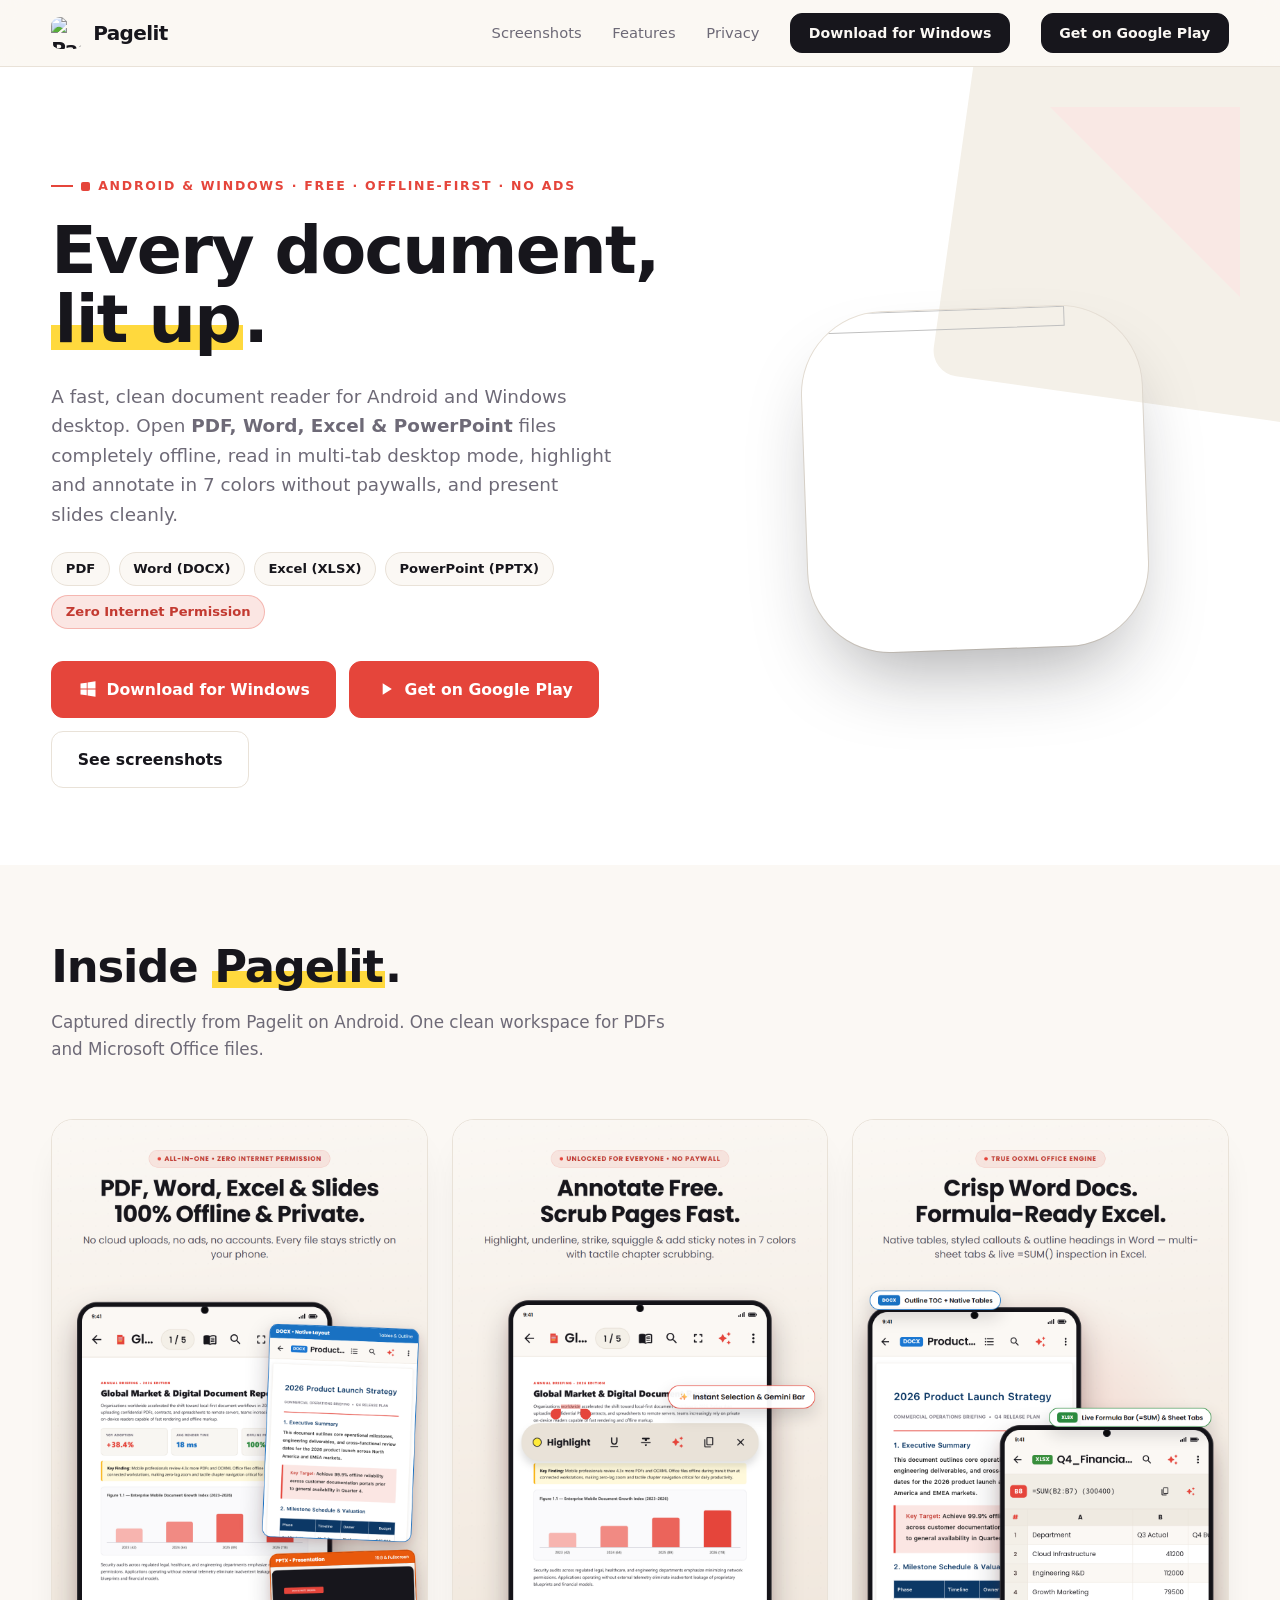
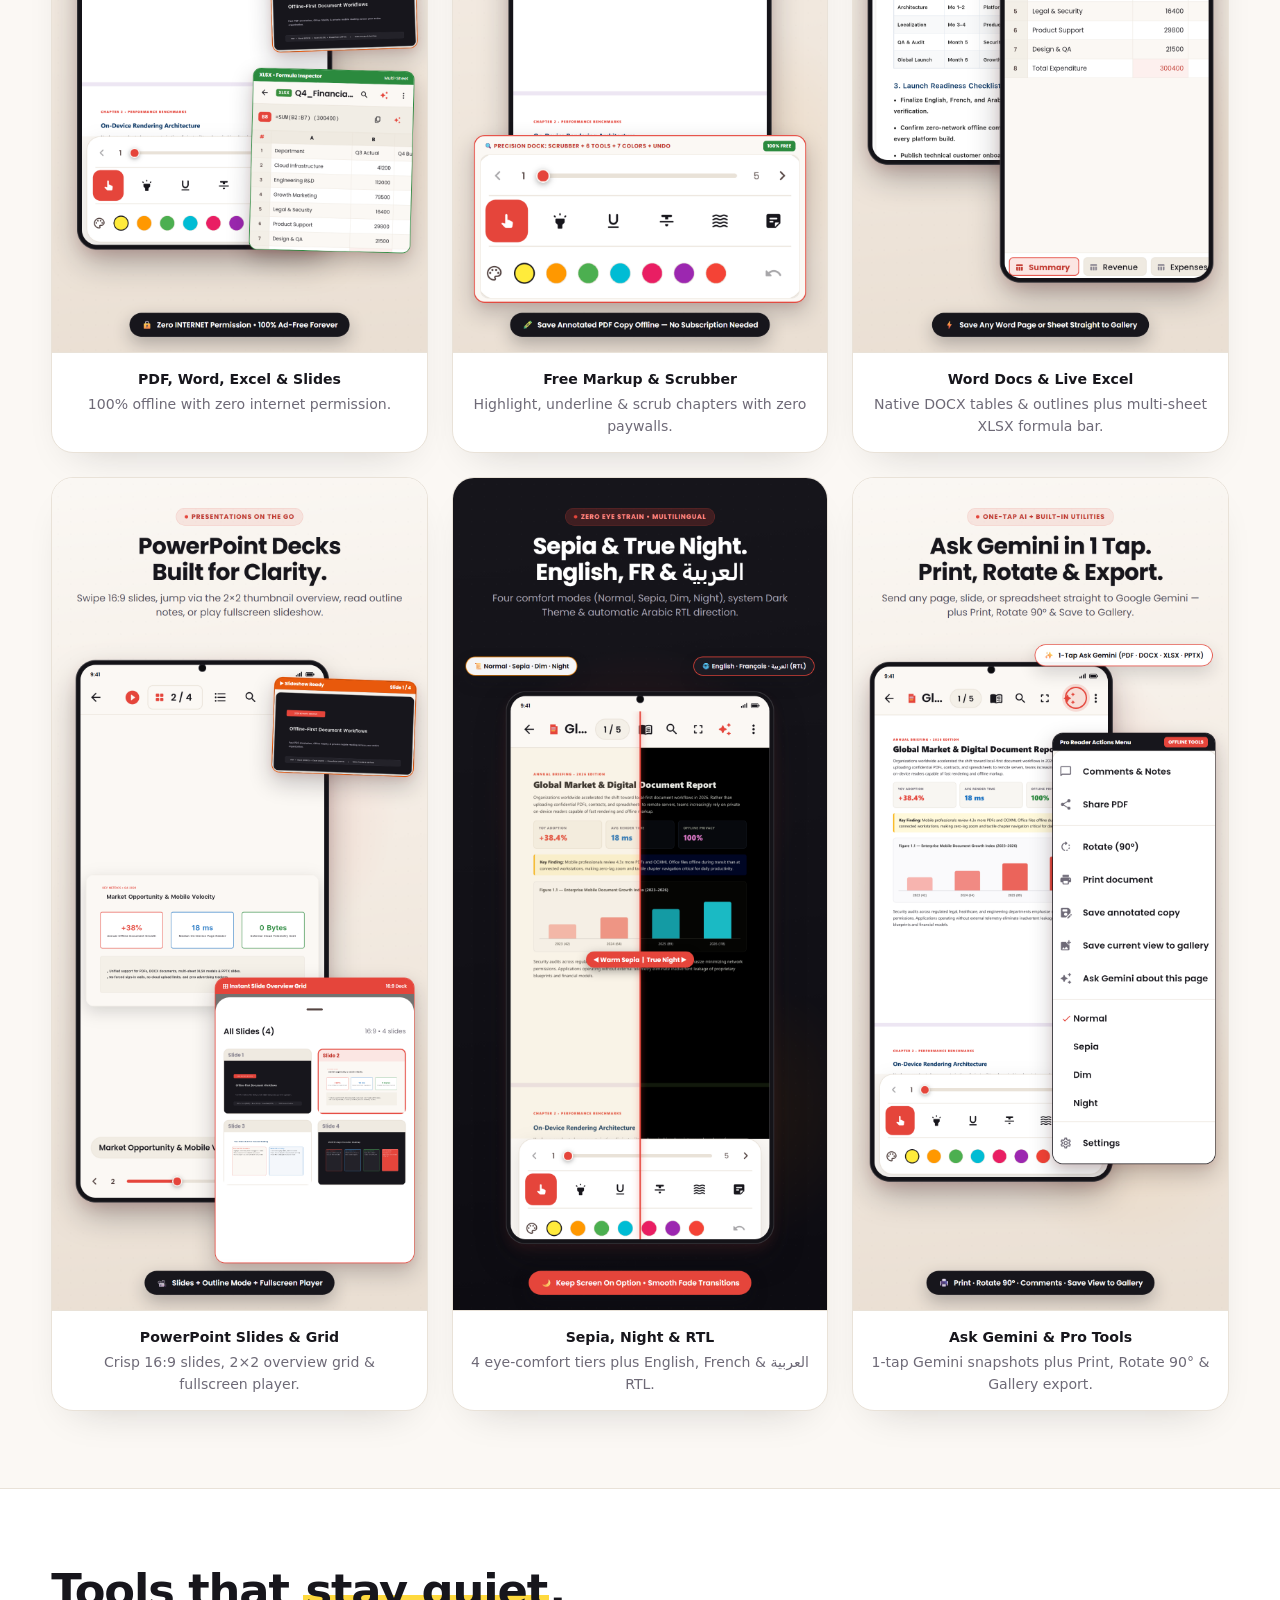
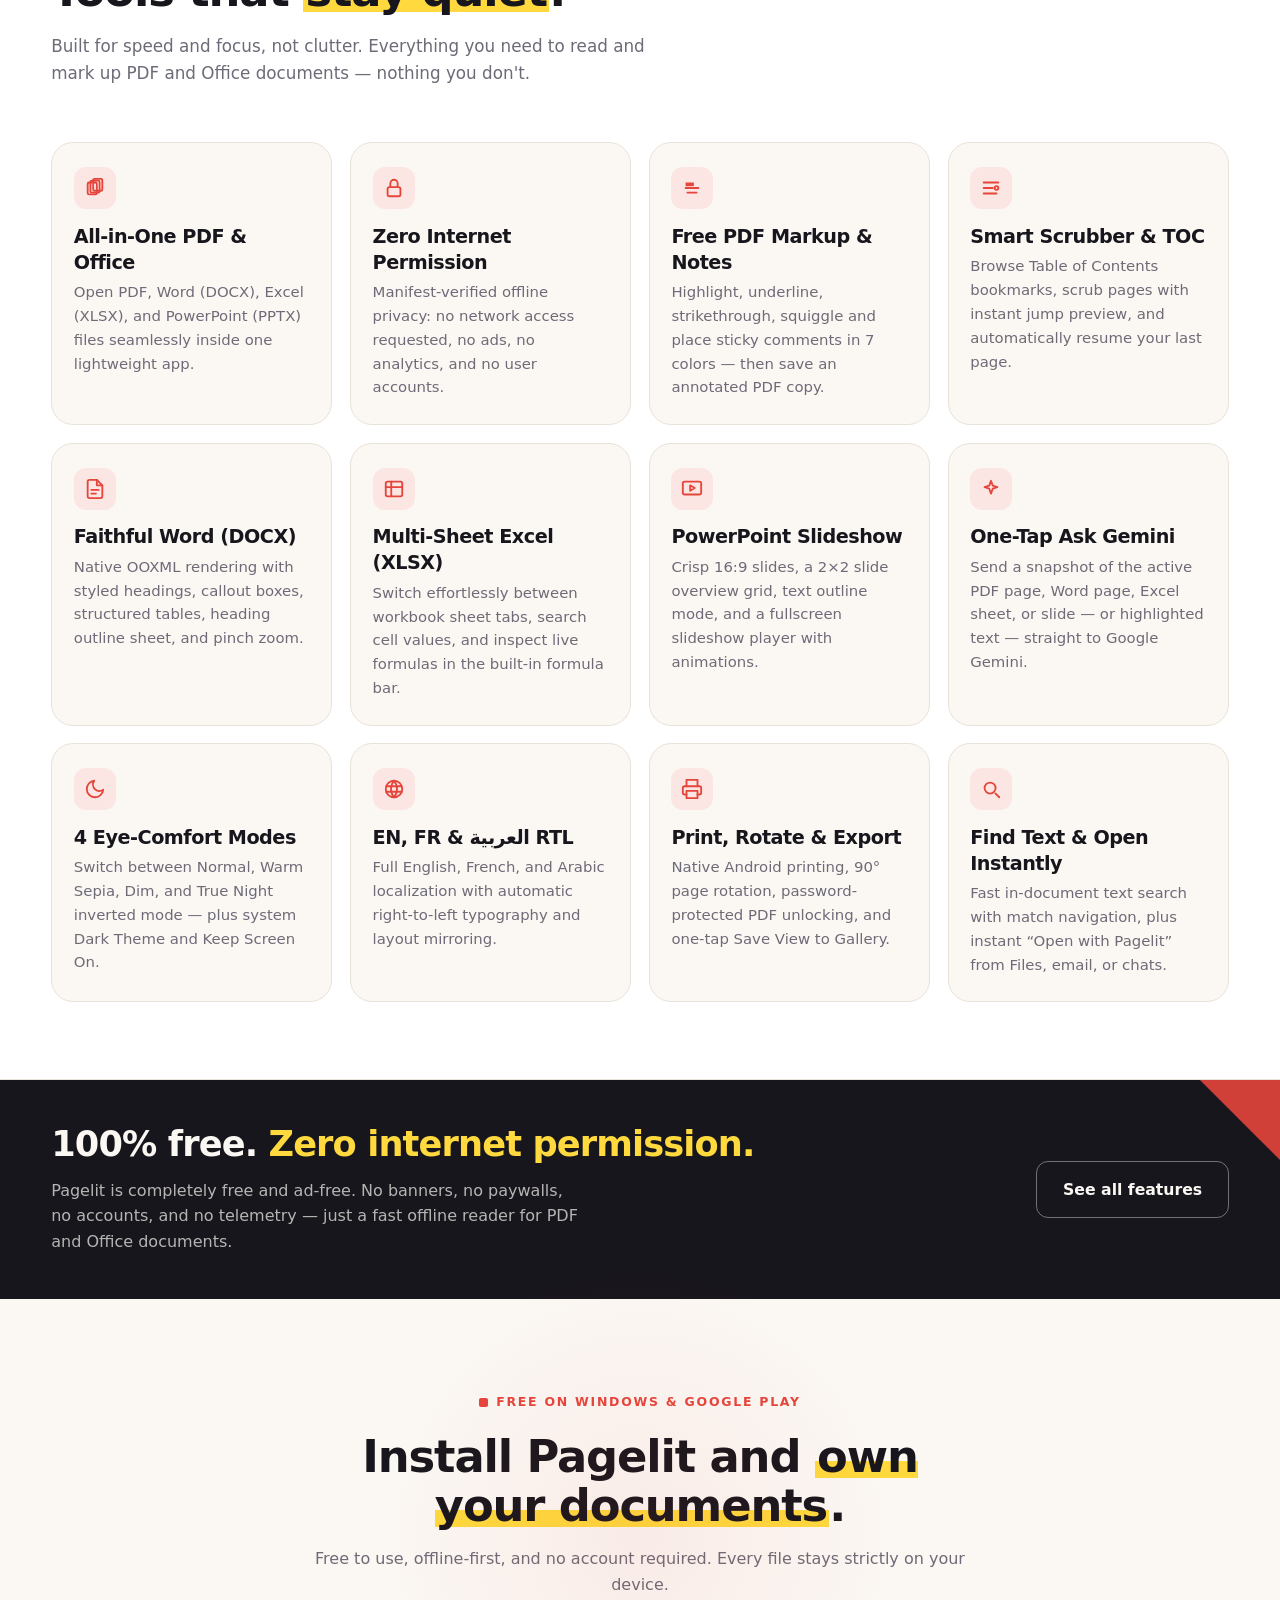
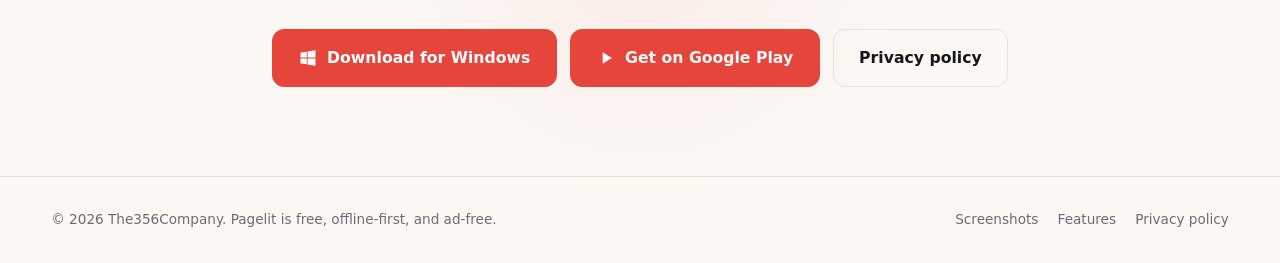
==== commit aa371333: "Add Windows & Linux desktop shell, library UI, and website download links" ====
--- a/docs/index.html
+++ b/docs/index.html
@@ -3,11 +3,11 @@
 <head>
   <meta charset="utf-8" />
   <meta name="viewport" content="width=device-width, initial-scale=1" />
-  <title>Pagelit — Offline PDF, Word, Excel &amp; PowerPoint Reader for Android</title>
-  <meta name="description" content="Pagelit is a fast, free, ad-free PDF and Office reader for Android with zero internet permission. Read PDF, DOCX, XLSX &amp; PPTX offline, annotate free in 7 colors, switch comfort modes, and ask Gemini in one tap." />
+  <title>Pagelit — Offline PDF, Word, Excel &amp; PowerPoint Reader for Android &amp; Windows</title>
+  <meta name="description" content="Pagelit is a fast, free, ad-free PDF and Office reader for Android and Windows desktop with zero tracking. Read PDF, DOCX, XLSX &amp; PPTX offline, annotate free in 7 colors, and present slides cleanly." />
   <meta name="theme-color" content="#E5453B" />
   <link rel="icon" type="image/svg+xml" href="favicon.svg" />
-  <meta property="og:title" content="Pagelit — Offline PDF, Word, Excel &amp; PowerPoint Reader for Android" />
+  <meta property="og:title" content="Pagelit — Offline PDF, Word, Excel &amp; PowerPoint Reader for Android &amp; Windows" />
   <meta property="og:description" content="Fast, free, ad-free document reader with zero internet permission. Open PDF, Word, Excel &amp; PowerPoint files offline, mark up in 7 colors, and send pages to Gemini in one tap." />
   <meta property="og:type" content="website" />
   <meta property="og:image" content="assets/logo/pagelit_icon.png" />
@@ -27,6 +27,8 @@
         <a href="#screenshots">Screenshots</a>
         <a href="#features">Features</a>
         <a href="privacy.html">Privacy</a>
+        <a href="https://github.com/Youssef0356/pagelit/releases/latest"
+           class="btn btn-soft" style="padding:0.5rem 1.1rem;font-size:0.88rem;">Download for Windows</a>
         <a href="https://play.google.com/store/apps/details?id=com.the356company.pagelit"
            class="btn btn-soft" style="padding:0.5rem 1.1rem;font-size:0.88rem;">Get on Google Play</a>
       </nav>
@@ -36,12 +38,12 @@
   <section class="hero">
     <div class="wrap">
       <div>
-        <div class="eyebrow"><span class="dot"></span> Android &middot; Free &middot; Zero Internet Permission &middot; No Ads</div>
+        <div class="eyebrow"><span class="dot"></span> Android &amp; Windows &middot; Free &middot; Offline-First &middot; No Ads</div>
         <h1>Every document, <span class="hl">lit up</span>.</h1>
         <p class="lead">
-          A fast, clean document reader for Android. Open <strong>PDF, Word, Excel &amp; PowerPoint</strong>
-          files completely offline, highlight and annotate in 7 colors without paywalls,
-          read comfortably day or night, and send any page to Gemini in one tap.
+          A fast, clean document reader for Android and Windows desktop. Open <strong>PDF, Word, Excel &amp; PowerPoint</strong>
+          files completely offline, read in multi-tab desktop mode, highlight and annotate in 7 colors without paywalls,
+          and present slides cleanly.
         </p>
         <div class="format-pills" aria-label="Supported formats and privacy">
           <span class="format-pill">PDF</span>
@@ -51,6 +53,12 @@
           <span class="format-pill accent">Zero Internet Permission</span>
         </div>
         <div class="cta-row">
+          <a class="btn btn-primary" href="https://github.com/Youssef0356/pagelit/releases/latest">
+            <svg viewBox="0 0 24 24" fill="currentColor" aria-hidden="true">
+              <path d="M3 5.5L10.5 4.4V11.5H3V5.5ZM11.5 4.2L21 2.8V11.5H11.5V4.2ZM3 12.5H10.5V19.6L3 18.5V12.5ZM11.5 12.5H21V21.2L11.5 19.8V12.5Z"/>
+            </svg>
+            Download for Windows
+          </a>
           <a class="btn btn-primary" href="https://play.google.com/store/apps/details?id=com.the356company.pagelit">
             <svg viewBox="0 0 24 24" fill="currentColor" aria-hidden="true">
               <path d="M8 5v14l11-7z"/>
@@ -251,10 +259,16 @@
 
   <section class="cta">
     <div class="wrap">
-      <div class="eyebrow"><span class="dot"></span> Free on Google Play</div>
+      <div class="eyebrow"><span class="dot"></span> Free on Windows &amp; Google Play</div>
       <h2>Install Pagelit and <span class="hl">own your documents</span>.</h2>
-      <p>Free to use, zero internet permission, and no account required. Every file stays strictly on your phone.</p>
+      <p>Free to use, offline-first, and no account required. Every file stays strictly on your device.</p>
       <div class="cta-row" style="justify-content:center;">
+        <a class="btn btn-primary" href="https://github.com/Youssef0356/pagelit/releases/latest">
+          <svg viewBox="0 0 24 24" fill="currentColor" aria-hidden="true">
+            <path d="M3 5.5L10.5 4.4V11.5H3V5.5ZM11.5 4.2L21 2.8V11.5H11.5V4.2ZM3 12.5H10.5V19.6L3 18.5V12.5ZM11.5 12.5H21V21.2L11.5 19.8V12.5Z"/>
+          </svg>
+          Download for Windows
+        </a>
         <a class="btn btn-primary" href="https://play.google.com/store/apps/details?id=com.the356company.pagelit">
           <svg viewBox="0 0 24 24" fill="currentColor" aria-hidden="true">
             <path d="M8 5v14l11-7z"/>
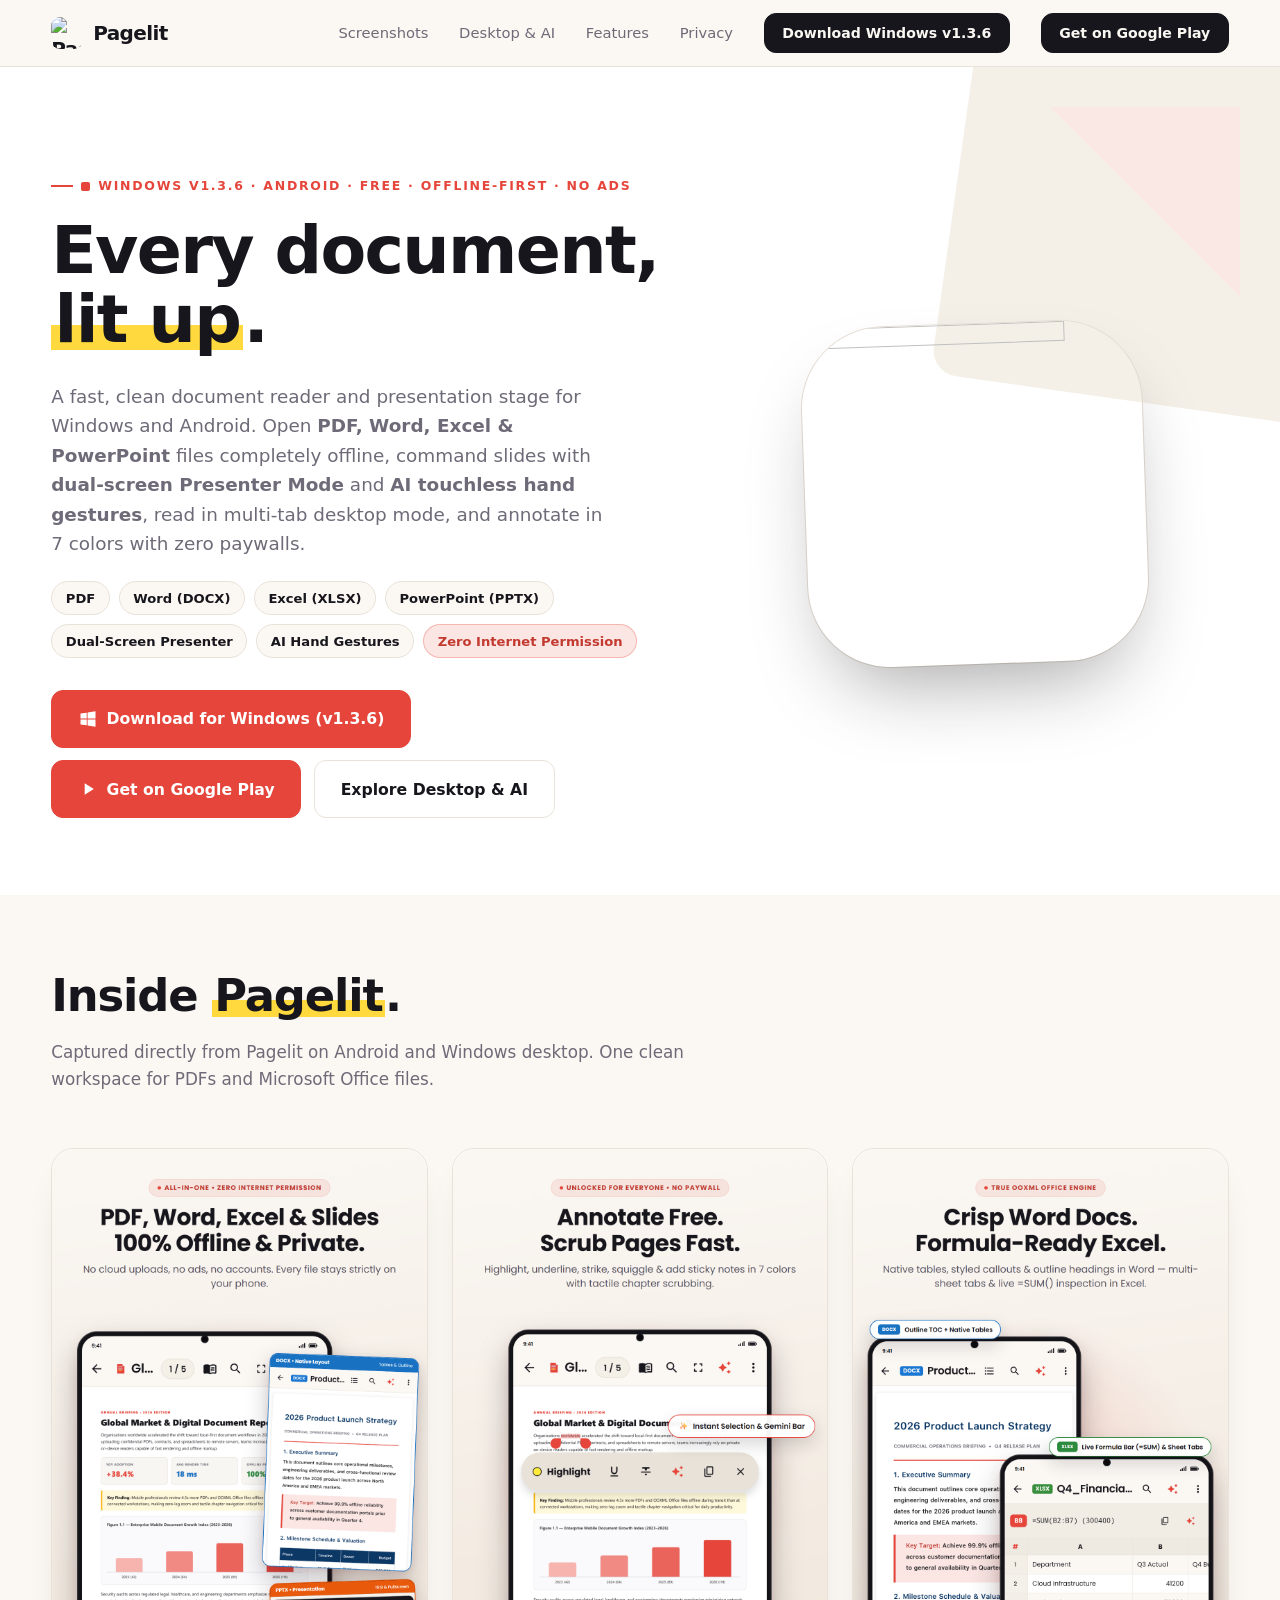
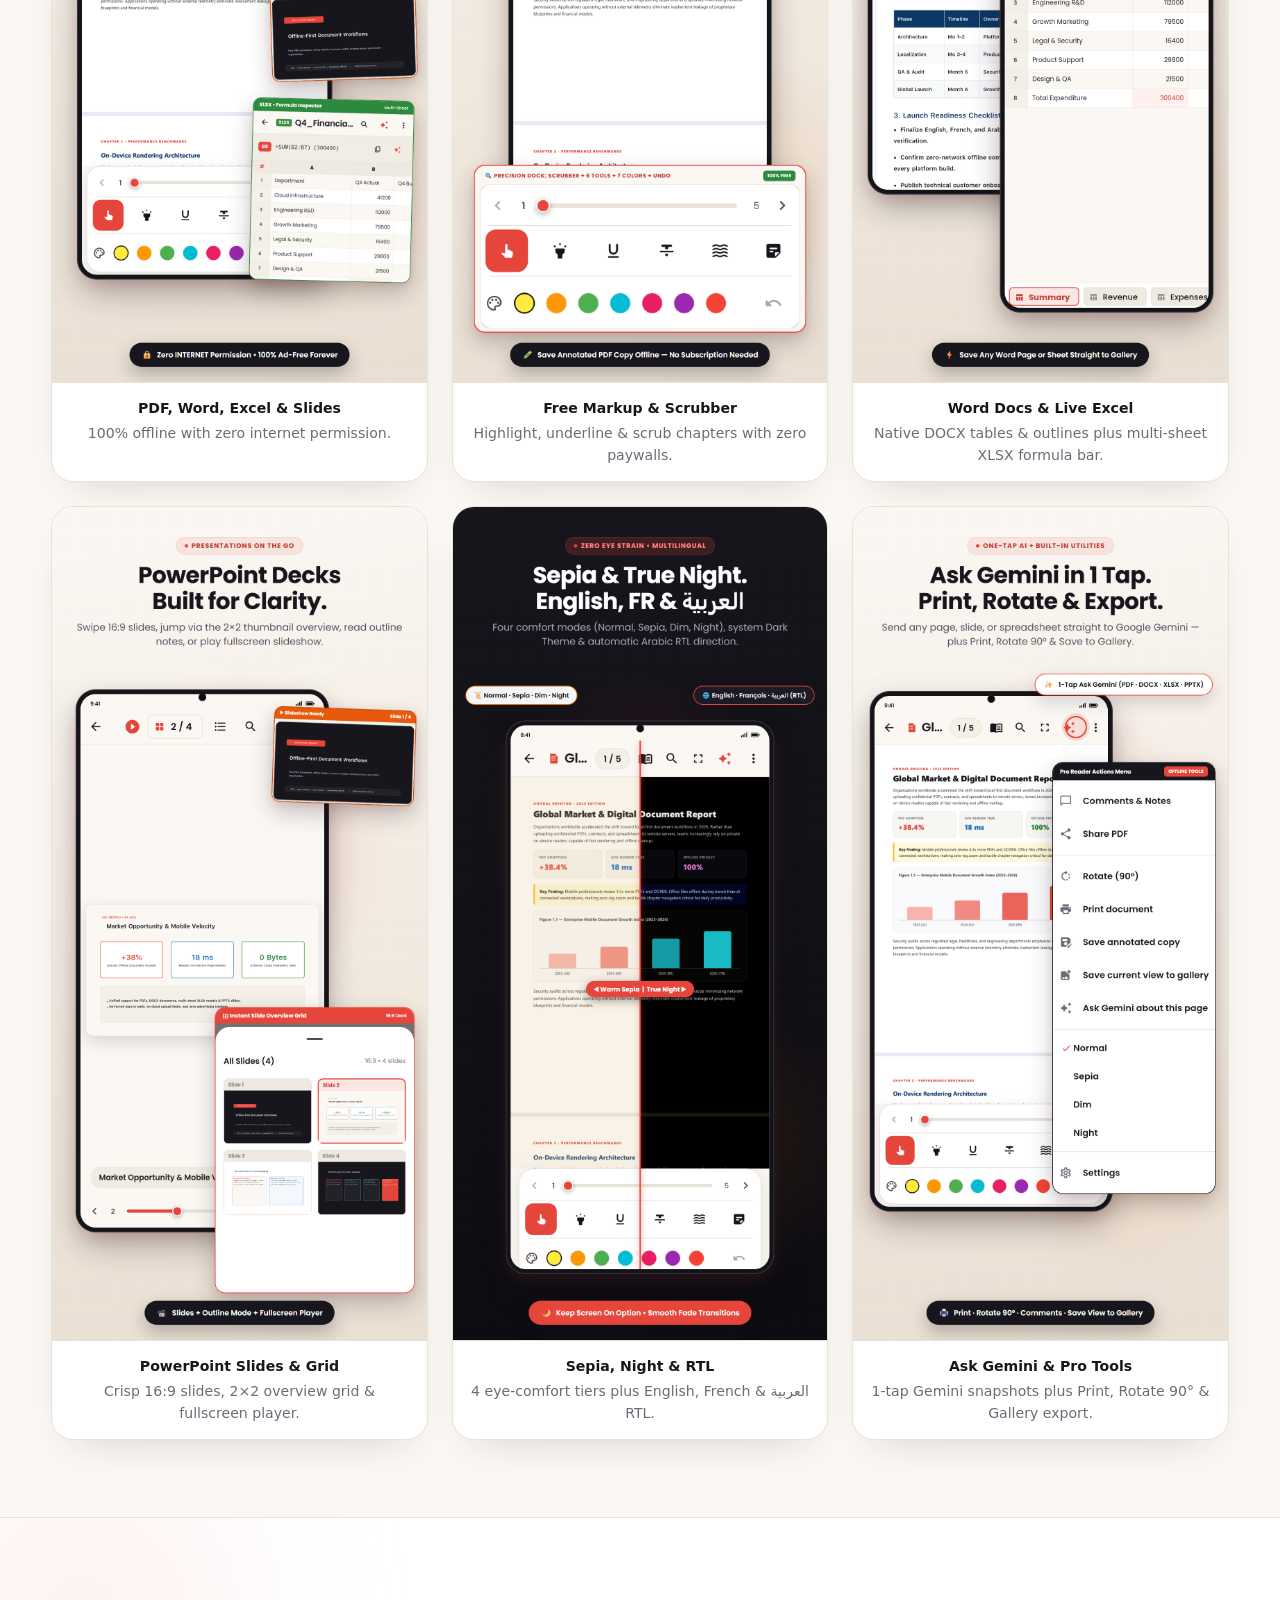
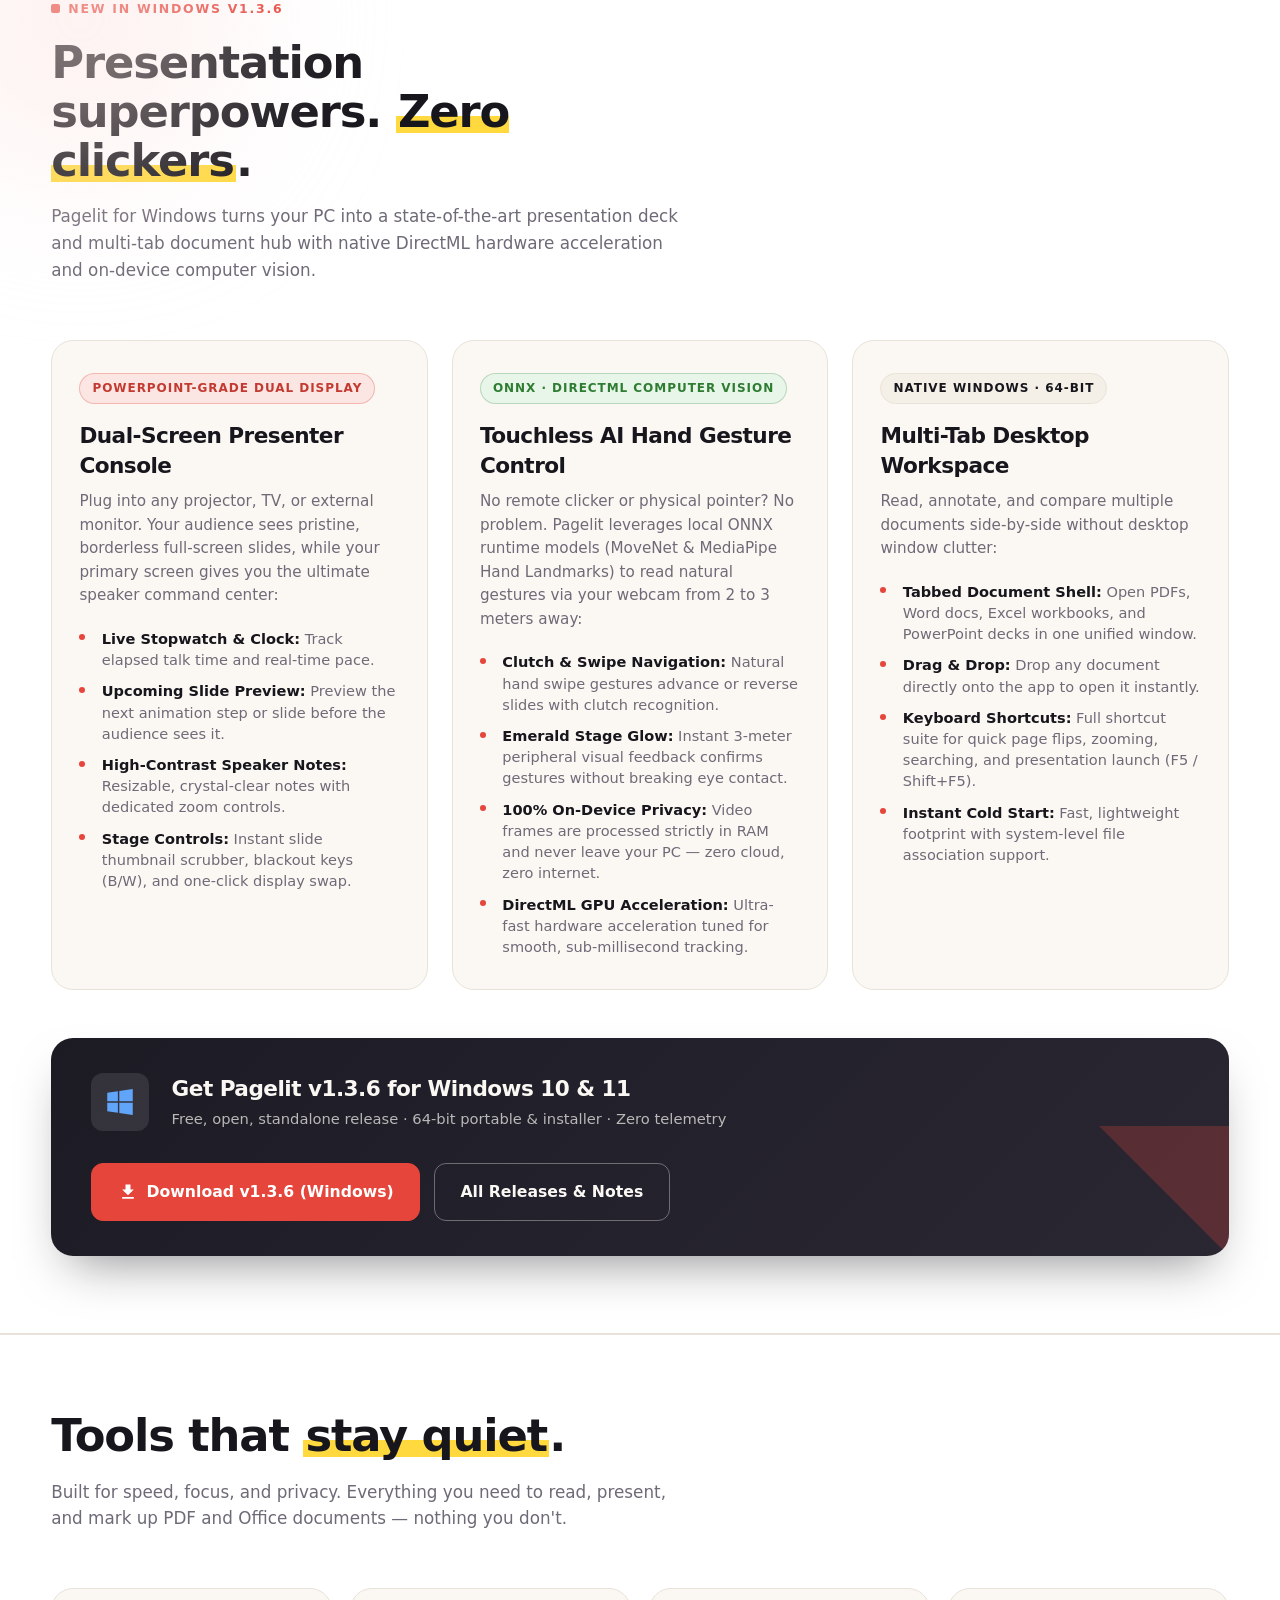
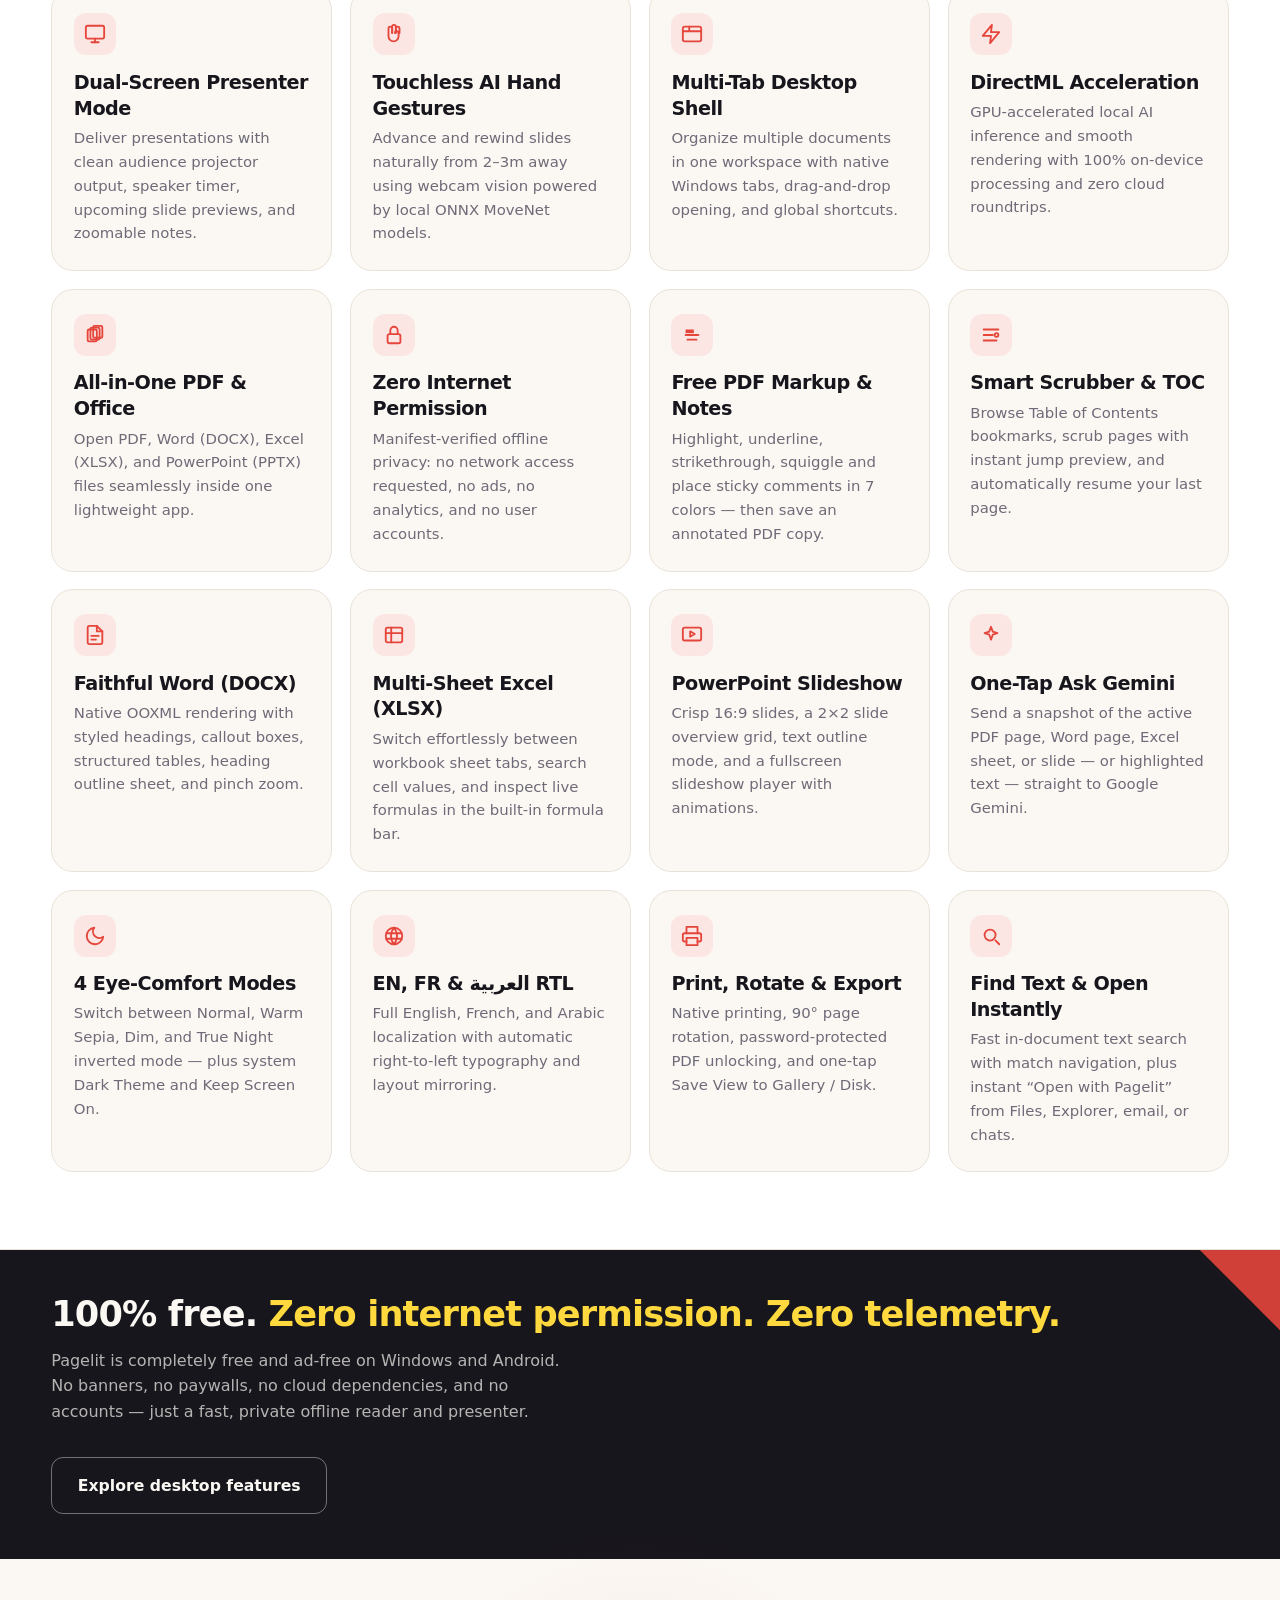
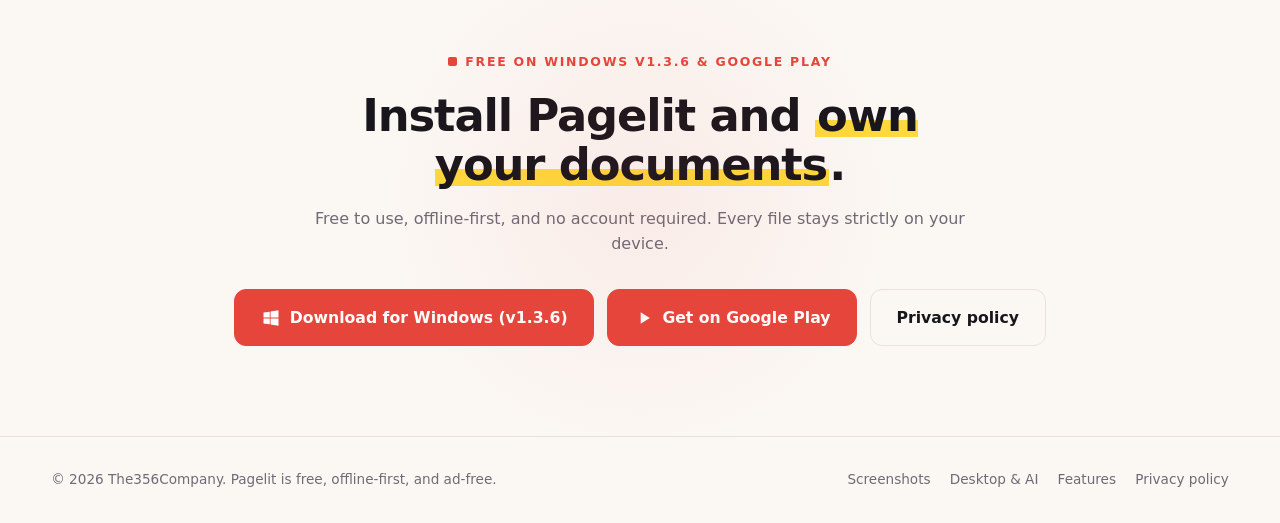
==== commit 9998afac: "chore: bump version to 1.3.6+13, showcase Windows desktop & AI presentation features on website" ====
--- a/docs/index.html
+++ b/docs/index.html
@@ -3,12 +3,12 @@
 <head>
   <meta charset="utf-8" />
   <meta name="viewport" content="width=device-width, initial-scale=1" />
-  <title>Pagelit — Offline PDF, Word, Excel &amp; PowerPoint Reader for Android &amp; Windows</title>
-  <meta name="description" content="Pagelit is a fast, free, ad-free PDF and Office reader for Android and Windows desktop with zero tracking. Read PDF, DOCX, XLSX &amp; PPTX offline, annotate free in 7 colors, and present slides cleanly." />
+  <title>Pagelit — Offline PDF, Word, Excel &amp; PowerPoint Reader &amp; Presenter for Windows &amp; Android</title>
+  <meta name="description" content="Pagelit is a fast, free, ad-free PDF and Office reader &amp; presenter for Windows and Android with zero tracking. Present slides with dual-screen Projector mode and AI hand gesture tracking, annotate PDFs in 7 colors, and read DOCX, XLSX &amp; PPTX 100% offline." />
   <meta name="theme-color" content="#E5453B" />
   <link rel="icon" type="image/svg+xml" href="favicon.svg" />
-  <meta property="og:title" content="Pagelit — Offline PDF, Word, Excel &amp; PowerPoint Reader for Android &amp; Windows" />
-  <meta property="og:description" content="Fast, free, ad-free document reader with zero internet permission. Open PDF, Word, Excel &amp; PowerPoint files offline, mark up in 7 colors, and send pages to Gemini in one tap." />
+  <meta property="og:title" content="Pagelit — Offline PDF, Word, Excel &amp; PowerPoint Reader &amp; Presenter for Windows &amp; Android" />
+  <meta property="og:description" content="Fast, free, ad-free document reader &amp; presenter with zero internet permission. Present slides with AI hand gestures and dual-screen projector mode, open PDF, Word, Excel &amp; PowerPoint files offline, and mark up in 7 colors." />
   <meta property="og:type" content="website" />
   <meta property="og:image" content="assets/logo/pagelit_icon.png" />
   <link rel="preconnect" href="https://fonts.googleapis.com" />
@@ -25,10 +25,11 @@
       </a>
       <nav aria-label="Primary">
         <a href="#screenshots">Screenshots</a>
+        <a href="#desktop">Desktop &amp; AI</a>
         <a href="#features">Features</a>
         <a href="privacy.html">Privacy</a>
-        <a href="https://github.com/Youssef0356/pagelit/releases/latest"
-           class="btn btn-soft" style="padding:0.5rem 1.1rem;font-size:0.88rem;">Download for Windows</a>
+        <a href="https://github.com/The356Developer/pagelit/releases/tag/v1.3.6"
+           class="btn btn-soft" style="padding:0.5rem 1.1rem;font-size:0.88rem;">Download Windows v1.3.6</a>
         <a href="https://play.google.com/store/apps/details?id=com.the356company.pagelit"
            class="btn btn-soft" style="padding:0.5rem 1.1rem;font-size:0.88rem;">Get on Google Play</a>
       </nav>
@@ -38,26 +39,28 @@
   <section class="hero">
     <div class="wrap">
       <div>
-        <div class="eyebrow"><span class="dot"></span> Android &amp; Windows &middot; Free &middot; Offline-First &middot; No Ads</div>
+        <div class="eyebrow"><span class="dot"></span> Windows v1.3.6 &middot; Android &middot; Free &middot; Offline-First &middot; No Ads</div>
         <h1>Every document, <span class="hl">lit up</span>.</h1>
         <p class="lead">
-          A fast, clean document reader for Android and Windows desktop. Open <strong>PDF, Word, Excel &amp; PowerPoint</strong>
-          files completely offline, read in multi-tab desktop mode, highlight and annotate in 7 colors without paywalls,
-          and present slides cleanly.
+          A fast, clean document reader and presentation stage for Windows and Android. Open <strong>PDF, Word, Excel &amp; PowerPoint</strong>
+          files completely offline, command slides with <strong>dual-screen Presenter Mode</strong> and <strong>AI touchless hand gestures</strong>,
+          read in multi-tab desktop mode, and annotate in 7 colors with zero paywalls.
         </p>
         <div class="format-pills" aria-label="Supported formats and privacy">
           <span class="format-pill">PDF</span>
           <span class="format-pill">Word (DOCX)</span>
           <span class="format-pill">Excel (XLSX)</span>
           <span class="format-pill">PowerPoint (PPTX)</span>
+          <span class="format-pill">Dual-Screen Presenter</span>
+          <span class="format-pill">AI Hand Gestures</span>
           <span class="format-pill accent">Zero Internet Permission</span>
         </div>
         <div class="cta-row">
-          <a class="btn btn-primary" href="https://github.com/Youssef0356/pagelit/releases/latest">
+          <a class="btn btn-primary" href="https://github.com/The356Developer/pagelit/releases/tag/v1.3.6">
             <svg viewBox="0 0 24 24" fill="currentColor" aria-hidden="true">
               <path d="M3 5.5L10.5 4.4V11.5H3V5.5ZM11.5 4.2L21 2.8V11.5H11.5V4.2ZM3 12.5H10.5V19.6L3 18.5V12.5ZM11.5 12.5H21V21.2L11.5 19.8V12.5Z"/>
             </svg>
-            Download for Windows
+            Download for Windows (v1.3.6)
           </a>
           <a class="btn btn-primary" href="https://play.google.com/store/apps/details?id=com.the356company.pagelit">
             <svg viewBox="0 0 24 24" fill="currentColor" aria-hidden="true">
@@ -65,7 +68,7 @@
             </svg>
             Get on Google Play
           </a>
-          <a class="btn btn-ghost" href="#screenshots">See screenshots</a>
+          <a class="btn btn-ghost" href="#desktop">Explore Desktop &amp; AI</a>
         </div>
       </div>
 
@@ -79,7 +82,7 @@
     <div class="wrap">
       <div class="features-head">
         <h2>Inside <span class="hl">Pagelit</span>.</h2>
-        <p>Captured directly from Pagelit on Android. One clean workspace for PDFs and Microsoft Office files.</p>
+        <p>Captured directly from Pagelit on Android and Windows desktop. One clean workspace for PDFs and Microsoft Office files.</p>
       </div>
 
       <div class="screenshots-grid">
@@ -116,14 +119,136 @@
     </div>
   </section>
 
+  <!-- Desktop & Presenter AI Showcase -->
+  <section id="desktop" class="desktop-showcase">
+    <div class="wrap">
+      <div class="features-head">
+        <div class="eyebrow"><span class="dot"></span> New in Windows v1.3.6</div>
+        <h2>Presentation superpowers. <span class="hl">Zero clickers</span>.</h2>
+        <p>Pagelit for Windows turns your PC into a state-of-the-art presentation deck and multi-tab document hub with native DirectML hardware acceleration and on-device computer vision.</p>
+      </div>
+
+      <div class="desktop-grid">
+        <!-- Card 1: Dual-Screen Presenter Console -->
+        <div class="desktop-feature-card">
+          <span class="badge-tag accent-badge">PowerPoint-Grade Dual Display</span>
+          <h3>Dual-Screen Presenter Console</h3>
+          <p>Plug into any projector, TV, or external monitor. Your audience sees pristine, borderless full-screen slides, while your primary screen gives you the ultimate speaker command center:</p>
+          <ul class="feature-bullets">
+            <li><strong>Live Stopwatch &amp; Clock:</strong> Track elapsed talk time and real-time pace.</li>
+            <li><strong>Upcoming Slide Preview:</strong> Preview the next animation step or slide before the audience sees it.</li>
+            <li><strong>High-Contrast Speaker Notes:</strong> Resizable, crystal-clear notes with dedicated zoom controls.</li>
+            <li><strong>Stage Controls:</strong> Instant slide thumbnail scrubber, blackout keys (B/W), and one-click display swap.</li>
+          </ul>
+        </div>
+
+        <!-- Card 2: Touchless AI Hand Gestures -->
+        <div class="desktop-feature-card">
+          <span class="badge-tag ai-badge">ONNX &middot; DirectML Computer Vision</span>
+          <h3>Touchless AI Hand Gesture Control</h3>
+          <p>No remote clicker or physical pointer? No problem. Pagelit leverages local ONNX runtime models (MoveNet &amp; MediaPipe Hand Landmarks) to read natural gestures via your webcam from 2 to 3 meters away:</p>
+          <ul class="feature-bullets">
+            <li><strong>Clutch &amp; Swipe Navigation:</strong> Natural hand swipe gestures advance or reverse slides with clutch recognition.</li>
+            <li><strong>Emerald Stage Glow:</strong> Instant 3-meter peripheral visual feedback confirms gestures without breaking eye contact.</li>
+            <li><strong>100% On-Device Privacy:</strong> Video frames are processed strictly in RAM and never leave your PC — zero cloud, zero internet.</li>
+            <li><strong>DirectML GPU Acceleration:</strong> Ultra-fast hardware acceleration tuned for smooth, sub-millisecond tracking.</li>
+          </ul>
+        </div>
+
+        <!-- Card 3: Multi-Tab Desktop Workspace -->
+        <div class="desktop-feature-card">
+          <span class="badge-tag">Native Windows &middot; 64-Bit</span>
+          <h3>Multi-Tab Desktop Workspace</h3>
+          <p>Read, annotate, and compare multiple documents side-by-side without desktop window clutter:</p>
+          <ul class="feature-bullets">
+            <li><strong>Tabbed Document Shell:</strong> Open PDFs, Word docs, Excel workbooks, and PowerPoint decks in one unified window.</li>
+            <li><strong>Drag &amp; Drop:</strong> Drop any document directly onto the app to open it instantly.</li>
+            <li><strong>Keyboard Shortcuts:</strong> Full shortcut suite for quick page flips, zooming, searching, and presentation launch (F5 / Shift+F5).</li>
+            <li><strong>Instant Cold Start:</strong> Fast, lightweight footprint with system-level file association support.</li>
+          </ul>
+        </div>
+      </div>
+
+      <!-- Windows Download Banner Box -->
+      <div class="desktop-download-box">
+        <div class="desktop-download-content">
+          <div class="desktop-icon-badge" aria-hidden="true">
+            <svg viewBox="0 0 24 24" fill="currentColor" width="34" height="34">
+              <path d="M3 5.5L10.5 4.4V11.5H3V5.5ZM11.5 4.2L21 2.8V11.5H11.5V4.2ZM3 12.5H10.5V19.6L3 18.5V12.5ZM11.5 12.5H21V21.2L11.5 19.8V12.5Z"/>
+            </svg>
+          </div>
+          <div>
+            <h3>Get Pagelit v1.3.6 for Windows 10 &amp; 11</h3>
+            <p>Free, open, standalone release &middot; 64-bit portable &amp; installer &middot; Zero telemetry</p>
+          </div>
+        </div>
+        <div class="desktop-download-actions">
+          <a class="btn btn-primary" href="https://github.com/The356Developer/pagelit/releases/tag/v1.3.6">
+            <svg viewBox="0 0 24 24" fill="currentColor" aria-hidden="true">
+              <path d="M19 9h-4V3H9v6H5l7 7 7-7zM5 18v2h14v-2H5z"/>
+            </svg>
+            Download v1.3.6 (Windows)
+          </a>
+          <a class="btn btn-ghost" href="https://github.com/The356Developer/pagelit/releases">
+            All Releases &amp; Notes
+          </a>
+        </div>
+      </div>
+    </div>
+  </section>
+
   <section id="features" class="alt">
     <div class="wrap">
       <div class="features-head">
         <h2>Tools that <span class="hl">stay quiet</span>.</h2>
-        <p>Built for speed and focus, not clutter. Everything you need to read and mark up PDF and Office documents &mdash; nothing you don&apos;t.</p>
+        <p>Built for speed, focus, and privacy. Everything you need to read, present, and mark up PDF and Office documents &mdash; nothing you don&apos;t.</p>
       </div>
 
       <div class="features-grid">
+        <!-- New Feature 1: Presenter Mode -->
+        <article class="card">
+          <div class="card-icon">
+            <svg viewBox="0 0 24 24" fill="none" stroke="currentColor" stroke-width="2" stroke-linecap="round" stroke-linejoin="round">
+              <rect x="2" y="3" width="20" height="14" rx="2"/><line x1="8" y1="21" x2="16" y2="21"/><line x1="12" y1="17" x2="12" y2="21"/>
+            </svg>
+          </div>
+          <h3>Dual-Screen Presenter Mode</h3>
+          <p>Deliver presentations with clean audience projector output, speaker timer, upcoming slide previews, and zoomable notes.</p>
+        </article>
+
+        <!-- New Feature 2: AI Hand Gestures -->
+        <article class="card">
+          <div class="card-icon">
+            <svg viewBox="0 0 24 24" fill="none" stroke="currentColor" stroke-width="2" stroke-linecap="round" stroke-linejoin="round">
+              <path d="M18 11V6a2 2 0 0 0-4 0v5"/><path d="M14 10V4a2 2 0 0 0-4 0v7"/><path d="M10 10.5V6a2 2 0 0 0-4 0v8"/><path d="M6 14.5a5.5 5.5 0 0 0 11 0V11a2 2 0 0 0-4 0"/>
+            </svg>
+          </div>
+          <h3>Touchless AI Hand Gestures</h3>
+          <p>Advance and rewind slides naturally from 2&ndash;3m away using webcam vision powered by local ONNX MoveNet models.</p>
+        </article>
+
+        <!-- New Feature 3: Multi-Tab Desktop Shell -->
+        <article class="card">
+          <div class="card-icon">
+            <svg viewBox="0 0 24 24" fill="none" stroke="currentColor" stroke-width="2" stroke-linecap="round" stroke-linejoin="round">
+              <rect x="2" y="4" width="20" height="16" rx="2"/><path d="M2 9h20M9 4v5"/>
+            </svg>
+          </div>
+          <h3>Multi-Tab Desktop Shell</h3>
+          <p>Organize multiple documents in one workspace with native Windows tabs, drag-and-drop opening, and global shortcuts.</p>
+        </article>
+
+        <!-- New Feature 4: DirectML & On-Device AI -->
+        <article class="card">
+          <div class="card-icon">
+            <svg viewBox="0 0 24 24" fill="none" stroke="currentColor" stroke-width="2" stroke-linecap="round" stroke-linejoin="round">
+              <polygon points="13 2 3 14 12 14 11 22 21 10 12 10 13 2"/>
+            </svg>
+          </div>
+          <h3>DirectML Acceleration</h3>
+          <p>GPU-accelerated local AI inference and smooth rendering with 100% on-device processing and zero cloud roundtrips.</p>
+        </article>
+
         <article class="card">
           <div class="card-icon">
             <svg viewBox="0 0 24 24" fill="none" stroke="currentColor" stroke-width="2" stroke-linecap="round" stroke-linejoin="round">
@@ -231,7 +356,7 @@
             </svg>
           </div>
           <h3>Print, Rotate &amp; Export</h3>
-          <p>Native Android printing, 90&deg; page rotation, password-protected PDF unlocking, and one-tap Save View to Gallery.</p>
+          <p>Native printing, 90&deg; page rotation, password-protected PDF unlocking, and one-tap Save View to Gallery / Disk.</p>
         </article>
 
         <article class="card">
@@ -241,7 +366,7 @@
             </svg>
           </div>
           <h3>Find Text &amp; Open Instantly</h3>
-          <p>Fast in-document text search with match navigation, plus instant &ldquo;Open with Pagelit&rdquo; from Files, email, or chats.</p>
+          <p>Fast in-document text search with match navigation, plus instant &ldquo;Open with Pagelit&rdquo; from Files, Explorer, email, or chats.</p>
         </article>
       </div>
     </div>
@@ -250,24 +375,24 @@
   <section class="band">
     <div class="wrap">
       <div>
-        <h2>100% free. <span style="color: var(--amber);">Zero internet permission.</span></h2>
-        <p>Pagelit is completely free and ad-free. No banners, no paywalls, no accounts, and no telemetry &mdash; just a fast offline reader for PDF and Office documents.</p>
-      </div>
-      <a class="btn btn-ghost" style="border-color: rgba(251,248,244,0.4); color: var(--paper);" href="#features">See all features</a>
+        <h2>100% free. <span style="color: var(--amber);">Zero internet permission. Zero telemetry.</span></h2>
+        <p>Pagelit is completely free and ad-free on Windows and Android. No banners, no paywalls, no cloud dependencies, and no accounts &mdash; just a fast, private offline reader and presenter.</p>
+      </div>
+      <a class="btn btn-ghost" style="border-color: rgba(251,248,244,0.4); color: var(--paper);" href="#desktop">Explore desktop features</a>
     </div>
   </section>
 
   <section class="cta">
     <div class="wrap">
-      <div class="eyebrow"><span class="dot"></span> Free on Windows &amp; Google Play</div>
+      <div class="eyebrow"><span class="dot"></span> Free on Windows v1.3.6 &amp; Google Play</div>
       <h2>Install Pagelit and <span class="hl">own your documents</span>.</h2>
       <p>Free to use, offline-first, and no account required. Every file stays strictly on your device.</p>
       <div class="cta-row" style="justify-content:center;">
-        <a class="btn btn-primary" href="https://github.com/Youssef0356/pagelit/releases/latest">
+        <a class="btn btn-primary" href="https://github.com/The356Developer/pagelit/releases/tag/v1.3.6">
           <svg viewBox="0 0 24 24" fill="currentColor" aria-hidden="true">
             <path d="M3 5.5L10.5 4.4V11.5H3V5.5ZM11.5 4.2L21 2.8V11.5H11.5V4.2ZM3 12.5H10.5V19.6L3 18.5V12.5ZM11.5 12.5H21V21.2L11.5 19.8V12.5Z"/>
           </svg>
-          Download for Windows
+          Download for Windows (v1.3.6)
         </a>
         <a class="btn btn-primary" href="https://play.google.com/store/apps/details?id=com.the356company.pagelit">
           <svg viewBox="0 0 24 24" fill="currentColor" aria-hidden="true">
@@ -286,6 +411,7 @@
         <div>&copy; 2026 The356Company. Pagelit is free, offline-first, and ad-free.</div>
         <div class="footer-links">
           <a href="#screenshots">Screenshots</a>
+          <a href="#desktop">Desktop &amp; AI</a>
           <a href="#features">Features</a>
           <a href="privacy.html">Privacy policy</a>
         </div>
--- a/docs/style.css
+++ b/docs/style.css
@@ -427,12 +427,188 @@
 .toc a { display: block; padding: 0.2rem 0; color: var(--muted); }
 .toc a:hover { color: var(--signal); text-decoration: none; }
 
+/* ---------- desktop showcase ---------- */
+.desktop-showcase {
+  background: var(--card);
+  border-block: 1px solid var(--hairline);
+  position: relative;
+  overflow: hidden;
+}
+.desktop-showcase::before {
+  content: '';
+  position: absolute;
+  left: -80px; top: -60px;
+  width: 320px; height: 320px;
+  background: var(--signal-wash);
+  border-radius: 50%;
+  filter: blur(80px);
+  opacity: 0.5;
+  pointer-events: none;
+}
+
+.desktop-grid {
+  display: grid;
+  grid-template-columns: repeat(3, 1fr);
+  gap: 1.5rem;
+  margin-bottom: 3rem;
+}
+
+.desktop-feature-card {
+  background: var(--paper);
+  border: 1px solid var(--hairline);
+  border-radius: var(--radius);
+  padding: 2rem 1.7rem;
+  display: flex;
+  flex-direction: column;
+  position: relative;
+  transition: transform 0.15s ease, border-color 0.15s ease, box-shadow 0.15s ease;
+}
+.desktop-feature-card:hover {
+  transform: translateY(-4px);
+  border-color: var(--signal);
+  box-shadow: 0 20px 42px -20px rgba(229, 69, 59, 0.25);
+}
+
+.badge-tag {
+  display: inline-flex;
+  align-items: center;
+  gap: 6px;
+  padding: 0.3rem 0.75rem;
+  border-radius: 999px;
+  background: var(--wash);
+  border: 1px solid var(--hairline);
+  font-size: 0.75rem;
+  font-weight: 700;
+  text-transform: uppercase;
+  letter-spacing: 0.08em;
+  color: var(--ink);
+  align-self: flex-start;
+  margin-bottom: 1.1rem;
+}
+.badge-tag.ai-badge {
+  background: #E8F5E9;
+  border-color: rgba(46, 125, 50, 0.25);
+  color: #2E7D32;
+}
+.badge-tag.accent-badge {
+  background: var(--signal-wash);
+  border-color: rgba(229, 69, 59, 0.3);
+  color: var(--signal-deep);
+}
+
+.desktop-feature-card h3 {
+  font-size: 1.35rem;
+  margin-bottom: 0.65rem;
+  color: var(--ink);
+}
+.desktop-feature-card > p {
+  color: var(--muted);
+  font-size: 0.95rem;
+  line-height: 1.55;
+  margin-bottom: 1.25rem;
+}
+
+.feature-bullets {
+  list-style: none;
+  padding: 0;
+  margin: 0;
+  display: flex;
+  flex-direction: column;
+  gap: 0.65rem;
+}
+.feature-bullets li {
+  position: relative;
+  padding-left: 1.4rem;
+  font-size: 0.91rem;
+  color: var(--muted);
+  line-height: 1.45;
+}
+.feature-bullets li::before {
+  content: '';
+  position: absolute;
+  left: 0;
+  top: 0.45em;
+  width: 6px;
+  height: 6px;
+  border-radius: 50%;
+  background: var(--signal);
+}
+.feature-bullets li strong {
+  color: var(--ink);
+}
+
+/* windows download banner box */
+.desktop-download-box {
+  background: linear-gradient(135deg, #1C1B24 0%, #2A2733 100%);
+  border-radius: var(--radius);
+  padding: 2.2rem 2.5rem;
+  color: var(--paper);
+  display: flex;
+  align-items: center;
+  justify-content: space-between;
+  gap: 2rem;
+  flex-wrap: wrap;
+  box-shadow: 0 24px 50px -20px rgba(23, 22, 28, 0.5);
+  position: relative;
+  overflow: hidden;
+}
+.desktop-download-box::after {
+  content: '';
+  position: absolute;
+  right: -50px; bottom: -50px;
+  width: 180px; height: 180px;
+  background: var(--signal);
+  clip-path: polygon(0 0, 100% 0, 100% 100%);
+  opacity: 0.25;
+}
+.desktop-download-content {
+  display: flex;
+  align-items: center;
+  gap: 1.4rem;
+}
+.desktop-icon-badge {
+  width: 58px;
+  height: 58px;
+  border-radius: var(--radius-sm);
+  background: rgba(255, 255, 255, 0.1);
+  display: grid;
+  place-items: center;
+  color: #60A5FA;
+  flex-shrink: 0;
+}
+.desktop-download-content h3 {
+  color: var(--paper);
+  font-size: 1.35rem;
+  margin-bottom: 0.25rem;
+}
+.desktop-download-content p {
+  color: rgba(251, 248, 244, 0.7);
+  margin: 0;
+  font-size: 0.92rem;
+}
+.desktop-download-actions {
+  display: flex;
+  align-items: center;
+  gap: 0.85rem;
+  flex-wrap: wrap;
+}
+.desktop-download-actions .btn-ghost {
+  color: var(--paper);
+  border-color: rgba(251, 248, 244, 0.35);
+}
+.desktop-download-actions .btn-ghost:hover {
+  background: rgba(255, 255, 255, 0.1);
+  border-color: var(--paper);
+}
+
 /* responsive */
 @media (max-width: 960px) {
   .hero .wrap { grid-template-columns: 1fr; }
   .hero-visual { order: -1; }
   .screenshots-grid { grid-template-columns: repeat(2, 1fr); }
   .features-grid { grid-template-columns: repeat(2, 1fr); }
+  .desktop-grid { grid-template-columns: 1fr; }
+  .desktop-download-box { flex-direction: column; align-items: flex-start; }
   .toc ul { columns: 1; }
 }
 @media (max-width: 560px) {
@@ -443,6 +619,9 @@
   .brand .label { display: none; }
   .cta-row { flex-direction: column; }
   .cta-row .btn { width: 100%; justify-content: center; }
+  .desktop-download-content { flex-direction: column; align-items: flex-start; gap: 0.8rem; }
+  .desktop-download-actions { width: 100%; flex-direction: column; }
+  .desktop-download-actions .btn { width: 100%; justify-content: center; }
   .policy { padding: 96px 0 64px; }
 }
 
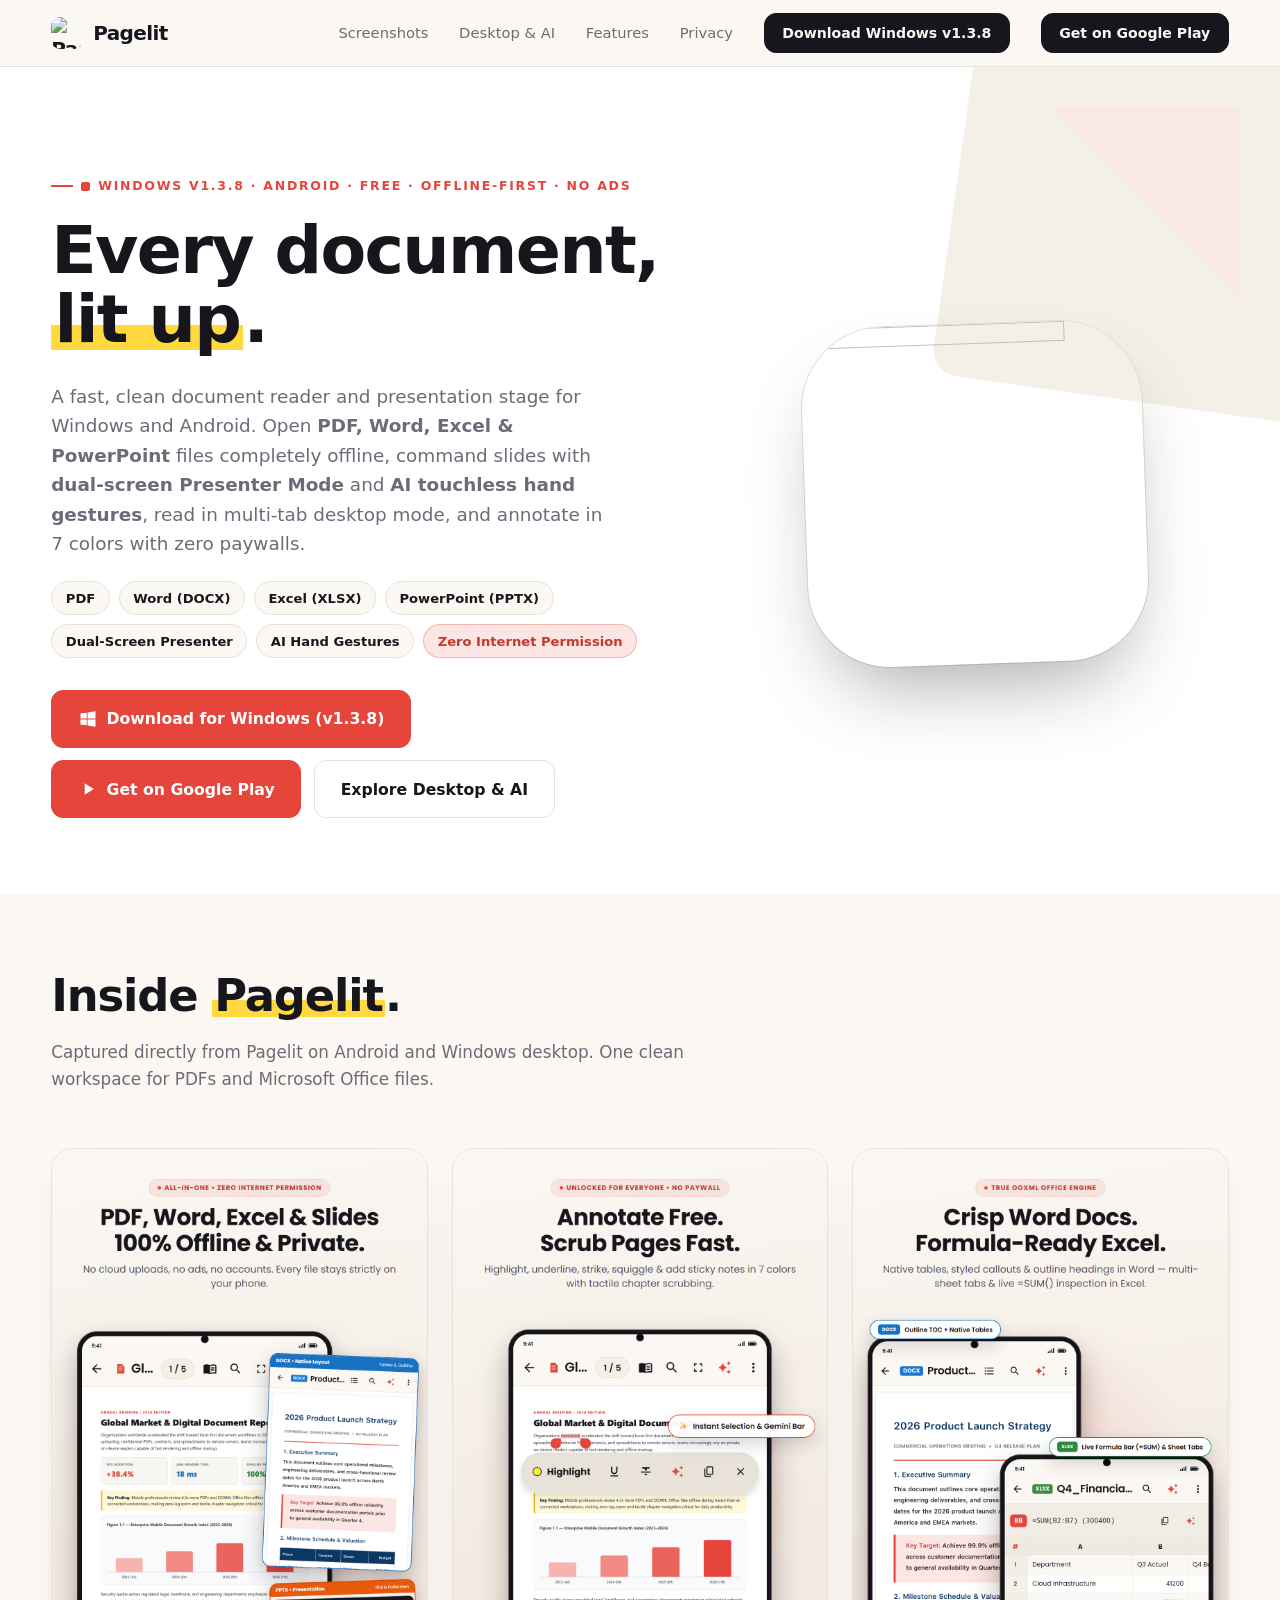
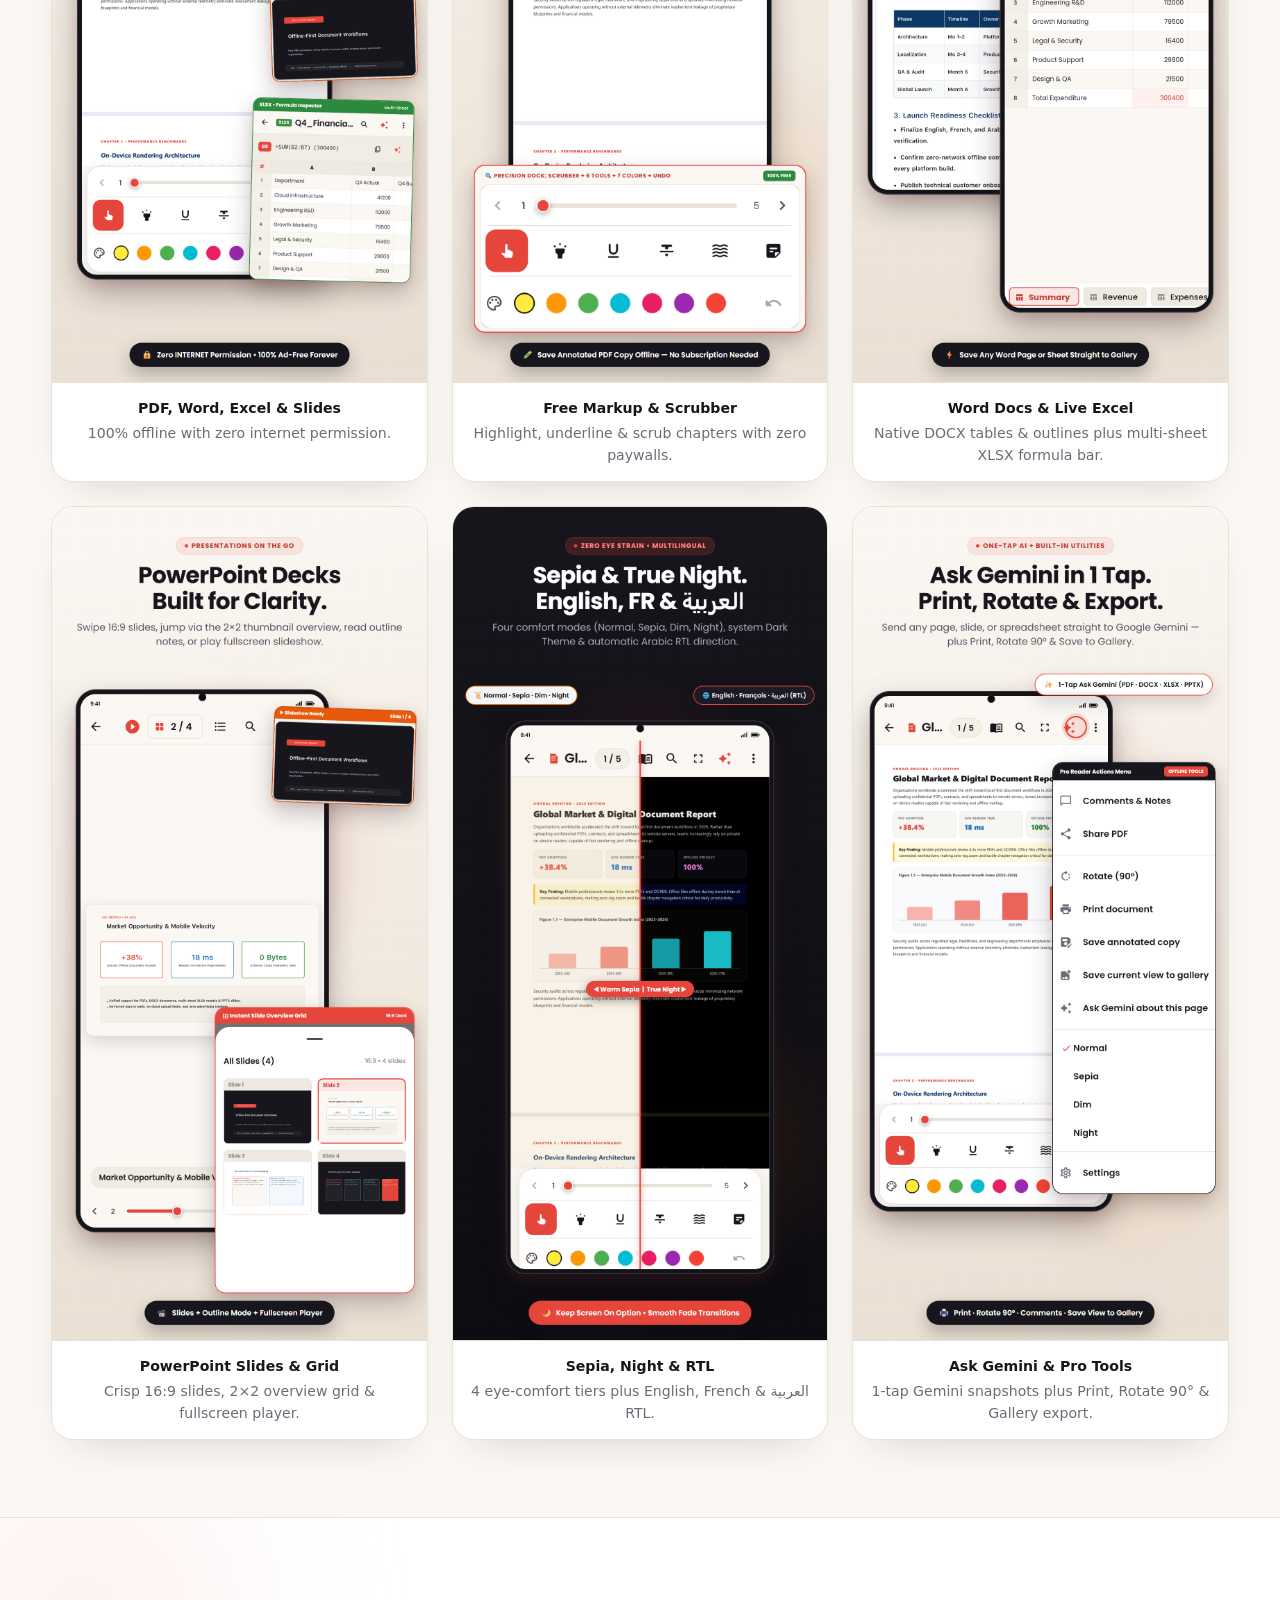
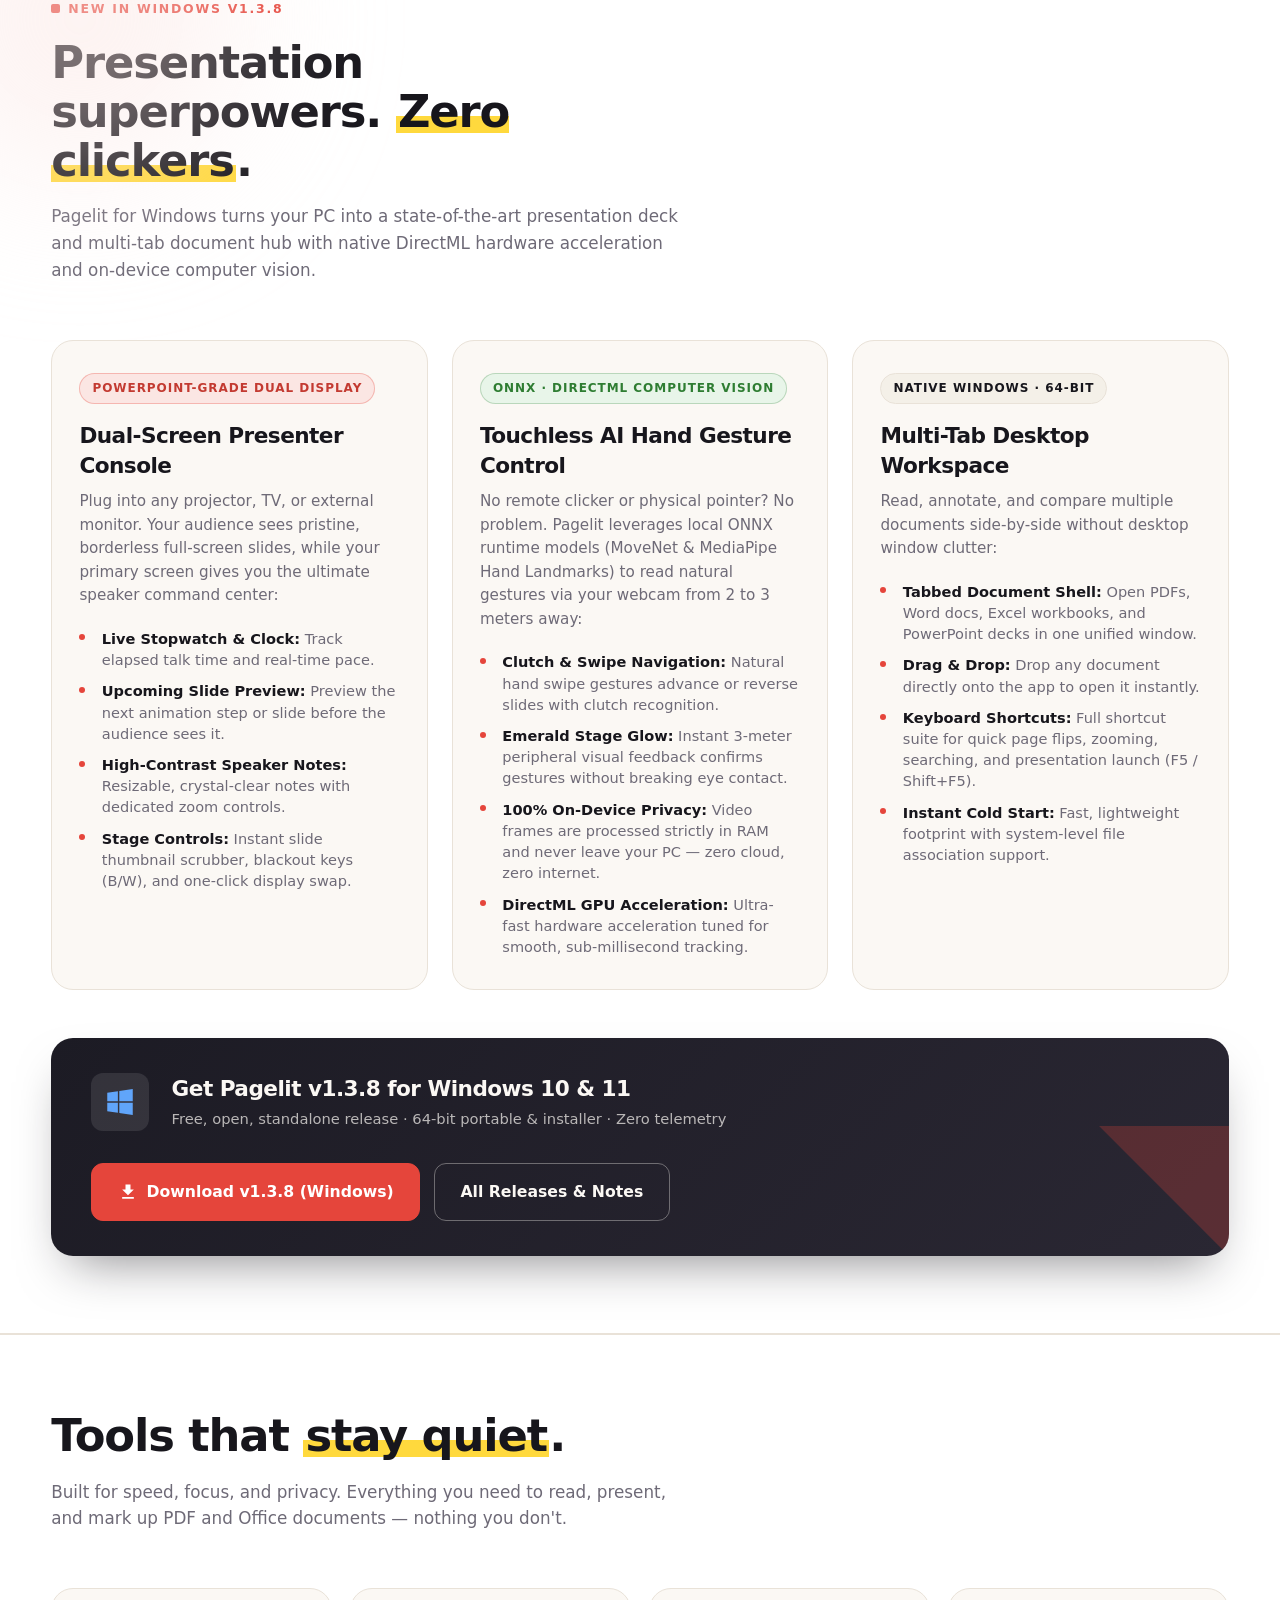
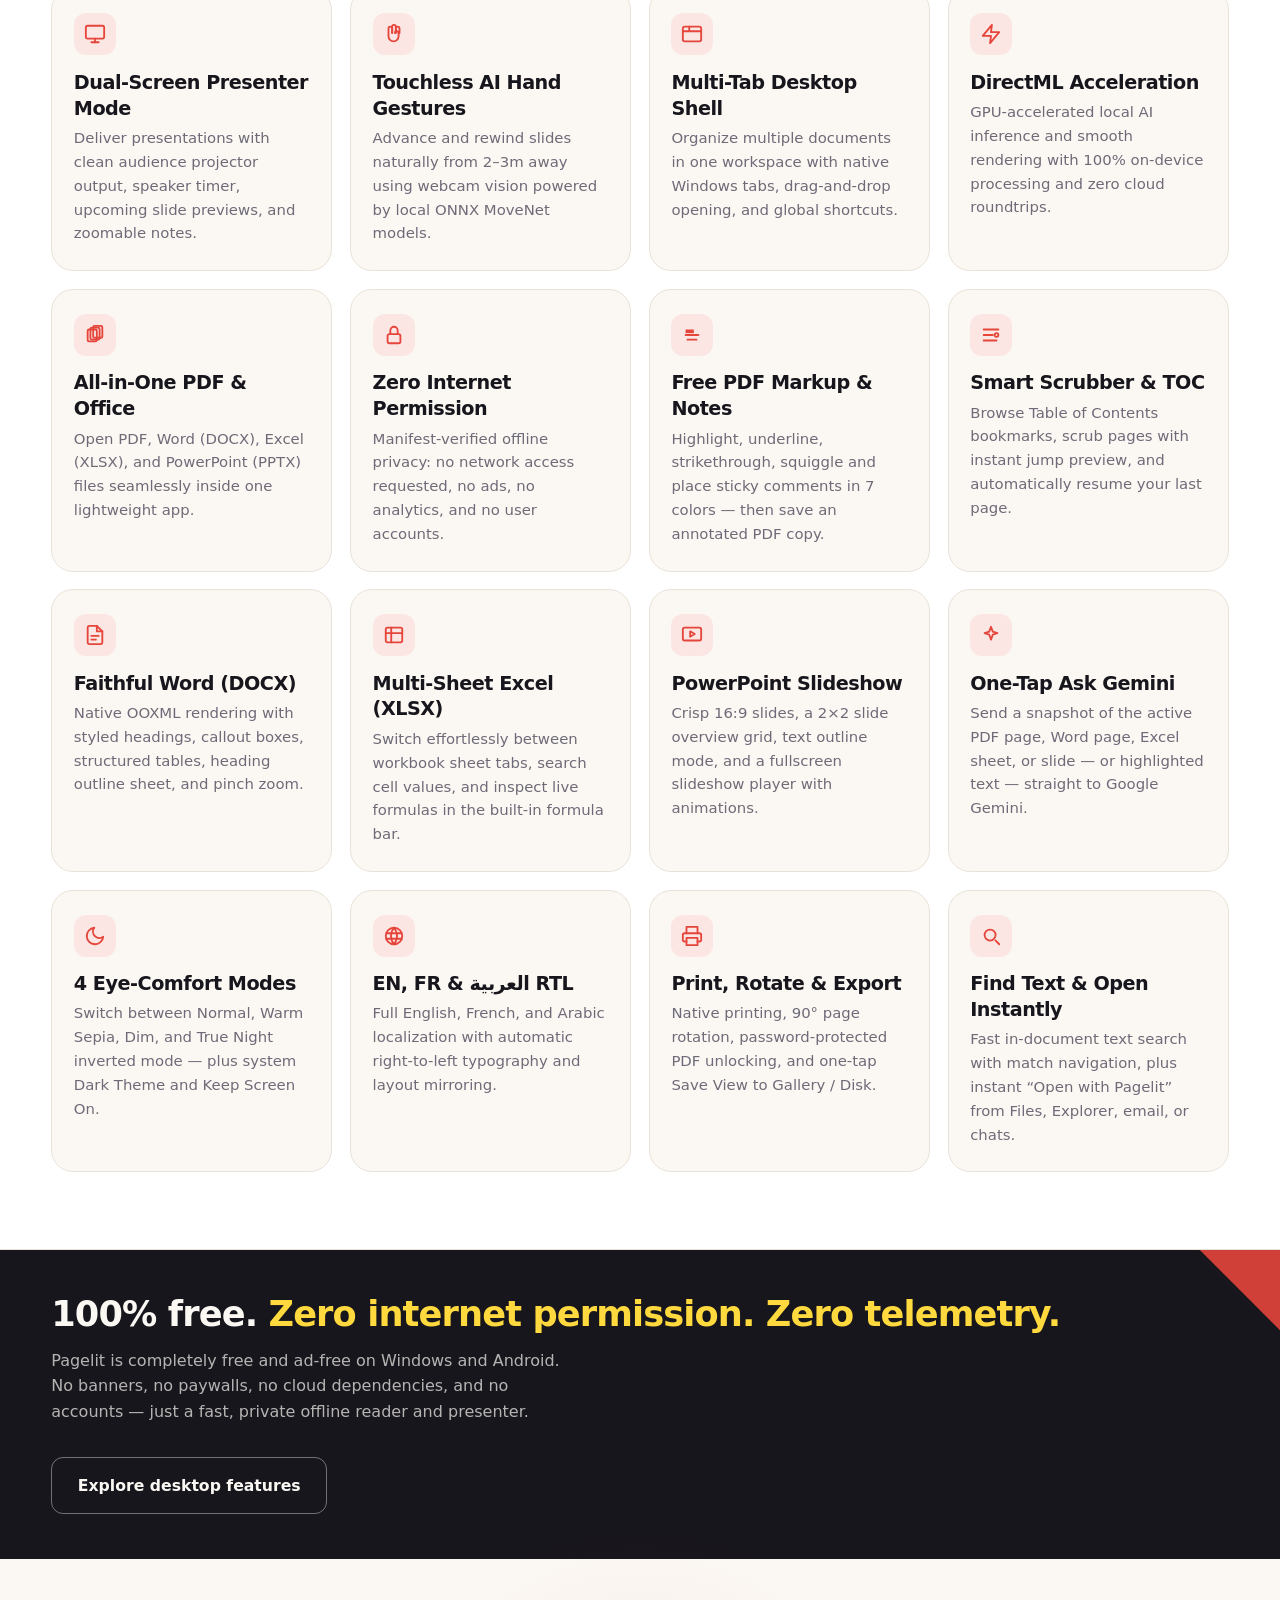
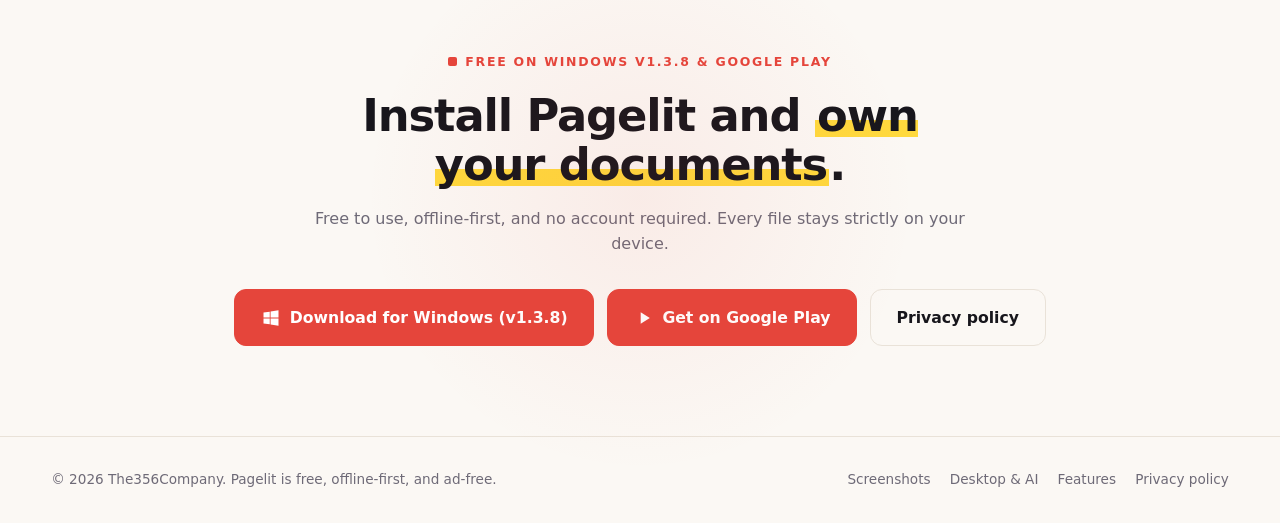
==== commit aced77ee: "feat: add LAN Wi-Fi phone remote controller, bump to 1.3.8+15, update website" ====
--- a/docs/index.html
+++ b/docs/index.html
@@ -28,8 +28,8 @@
         <a href="#desktop">Desktop &amp; AI</a>
         <a href="#features">Features</a>
         <a href="privacy.html">Privacy</a>
-        <a href="https://github.com/The356Developer/pagelit/releases/tag/v1.3.6"
-           class="btn btn-soft" style="padding:0.5rem 1.1rem;font-size:0.88rem;">Download Windows v1.3.6</a>
+        <a href="https://github.com/The356Developer/pagelit/releases/tag/v1.3.8"
+           class="btn btn-soft" style="padding:0.5rem 1.1rem;font-size:0.88rem;">Download Windows v1.3.8</a>
         <a href="https://play.google.com/store/apps/details?id=com.the356company.pagelit"
            class="btn btn-soft" style="padding:0.5rem 1.1rem;font-size:0.88rem;">Get on Google Play</a>
       </nav>
@@ -39,7 +39,7 @@
   <section class="hero">
     <div class="wrap">
       <div>
-        <div class="eyebrow"><span class="dot"></span> Windows v1.3.6 &middot; Android &middot; Free &middot; Offline-First &middot; No Ads</div>
+        <div class="eyebrow"><span class="dot"></span> Windows v1.3.8 &middot; Android &middot; Free &middot; Offline-First &middot; No Ads</div>
         <h1>Every document, <span class="hl">lit up</span>.</h1>
         <p class="lead">
           A fast, clean document reader and presentation stage for Windows and Android. Open <strong>PDF, Word, Excel &amp; PowerPoint</strong>
@@ -56,11 +56,11 @@
           <span class="format-pill accent">Zero Internet Permission</span>
         </div>
         <div class="cta-row">
-          <a class="btn btn-primary" href="https://github.com/The356Developer/pagelit/releases/tag/v1.3.6">
+          <a class="btn btn-primary" href="https://github.com/The356Developer/pagelit/releases/tag/v1.3.8">
             <svg viewBox="0 0 24 24" fill="currentColor" aria-hidden="true">
               <path d="M3 5.5L10.5 4.4V11.5H3V5.5ZM11.5 4.2L21 2.8V11.5H11.5V4.2ZM3 12.5H10.5V19.6L3 18.5V12.5ZM11.5 12.5H21V21.2L11.5 19.8V12.5Z"/>
             </svg>
-            Download for Windows (v1.3.6)
+            Download for Windows (v1.3.8)
           </a>
           <a class="btn btn-primary" href="https://play.google.com/store/apps/details?id=com.the356company.pagelit">
             <svg viewBox="0 0 24 24" fill="currentColor" aria-hidden="true">
@@ -123,7 +123,7 @@
   <section id="desktop" class="desktop-showcase">
     <div class="wrap">
       <div class="features-head">
-        <div class="eyebrow"><span class="dot"></span> New in Windows v1.3.6</div>
+        <div class="eyebrow"><span class="dot"></span> New in Windows v1.3.8</div>
         <h2>Presentation superpowers. <span class="hl">Zero clickers</span>.</h2>
         <p>Pagelit for Windows turns your PC into a state-of-the-art presentation deck and multi-tab document hub with native DirectML hardware acceleration and on-device computer vision.</p>
       </div>
@@ -178,16 +178,16 @@
             </svg>
           </div>
           <div>
-            <h3>Get Pagelit v1.3.6 for Windows 10 &amp; 11</h3>
+            <h3>Get Pagelit v1.3.8 for Windows 10 &amp; 11</h3>
             <p>Free, open, standalone release &middot; 64-bit portable &amp; installer &middot; Zero telemetry</p>
           </div>
         </div>
         <div class="desktop-download-actions">
-          <a class="btn btn-primary" href="https://github.com/The356Developer/pagelit/releases/tag/v1.3.6">
+          <a class="btn btn-primary" href="https://github.com/The356Developer/pagelit/releases/tag/v1.3.8">
             <svg viewBox="0 0 24 24" fill="currentColor" aria-hidden="true">
               <path d="M19 9h-4V3H9v6H5l7 7 7-7zM5 18v2h14v-2H5z"/>
             </svg>
-            Download v1.3.6 (Windows)
+            Download v1.3.8 (Windows)
           </a>
           <a class="btn btn-ghost" href="https://github.com/The356Developer/pagelit/releases">
             All Releases &amp; Notes
@@ -384,15 +384,15 @@
 
   <section class="cta">
     <div class="wrap">
-      <div class="eyebrow"><span class="dot"></span> Free on Windows v1.3.6 &amp; Google Play</div>
+      <div class="eyebrow"><span class="dot"></span> Free on Windows v1.3.8 &amp; Google Play</div>
       <h2>Install Pagelit and <span class="hl">own your documents</span>.</h2>
       <p>Free to use, offline-first, and no account required. Every file stays strictly on your device.</p>
       <div class="cta-row" style="justify-content:center;">
-        <a class="btn btn-primary" href="https://github.com/The356Developer/pagelit/releases/tag/v1.3.6">
+        <a class="btn btn-primary" href="https://github.com/The356Developer/pagelit/releases/tag/v1.3.8">
           <svg viewBox="0 0 24 24" fill="currentColor" aria-hidden="true">
             <path d="M3 5.5L10.5 4.4V11.5H3V5.5ZM11.5 4.2L21 2.8V11.5H11.5V4.2ZM3 12.5H10.5V19.6L3 18.5V12.5ZM11.5 12.5H21V21.2L11.5 19.8V12.5Z"/>
           </svg>
-          Download for Windows (v1.3.6)
+          Download for Windows (v1.3.8)
         </a>
         <a class="btn btn-primary" href="https://play.google.com/store/apps/details?id=com.the356company.pagelit">
           <svg viewBox="0 0 24 24" fill="currentColor" aria-hidden="true">
